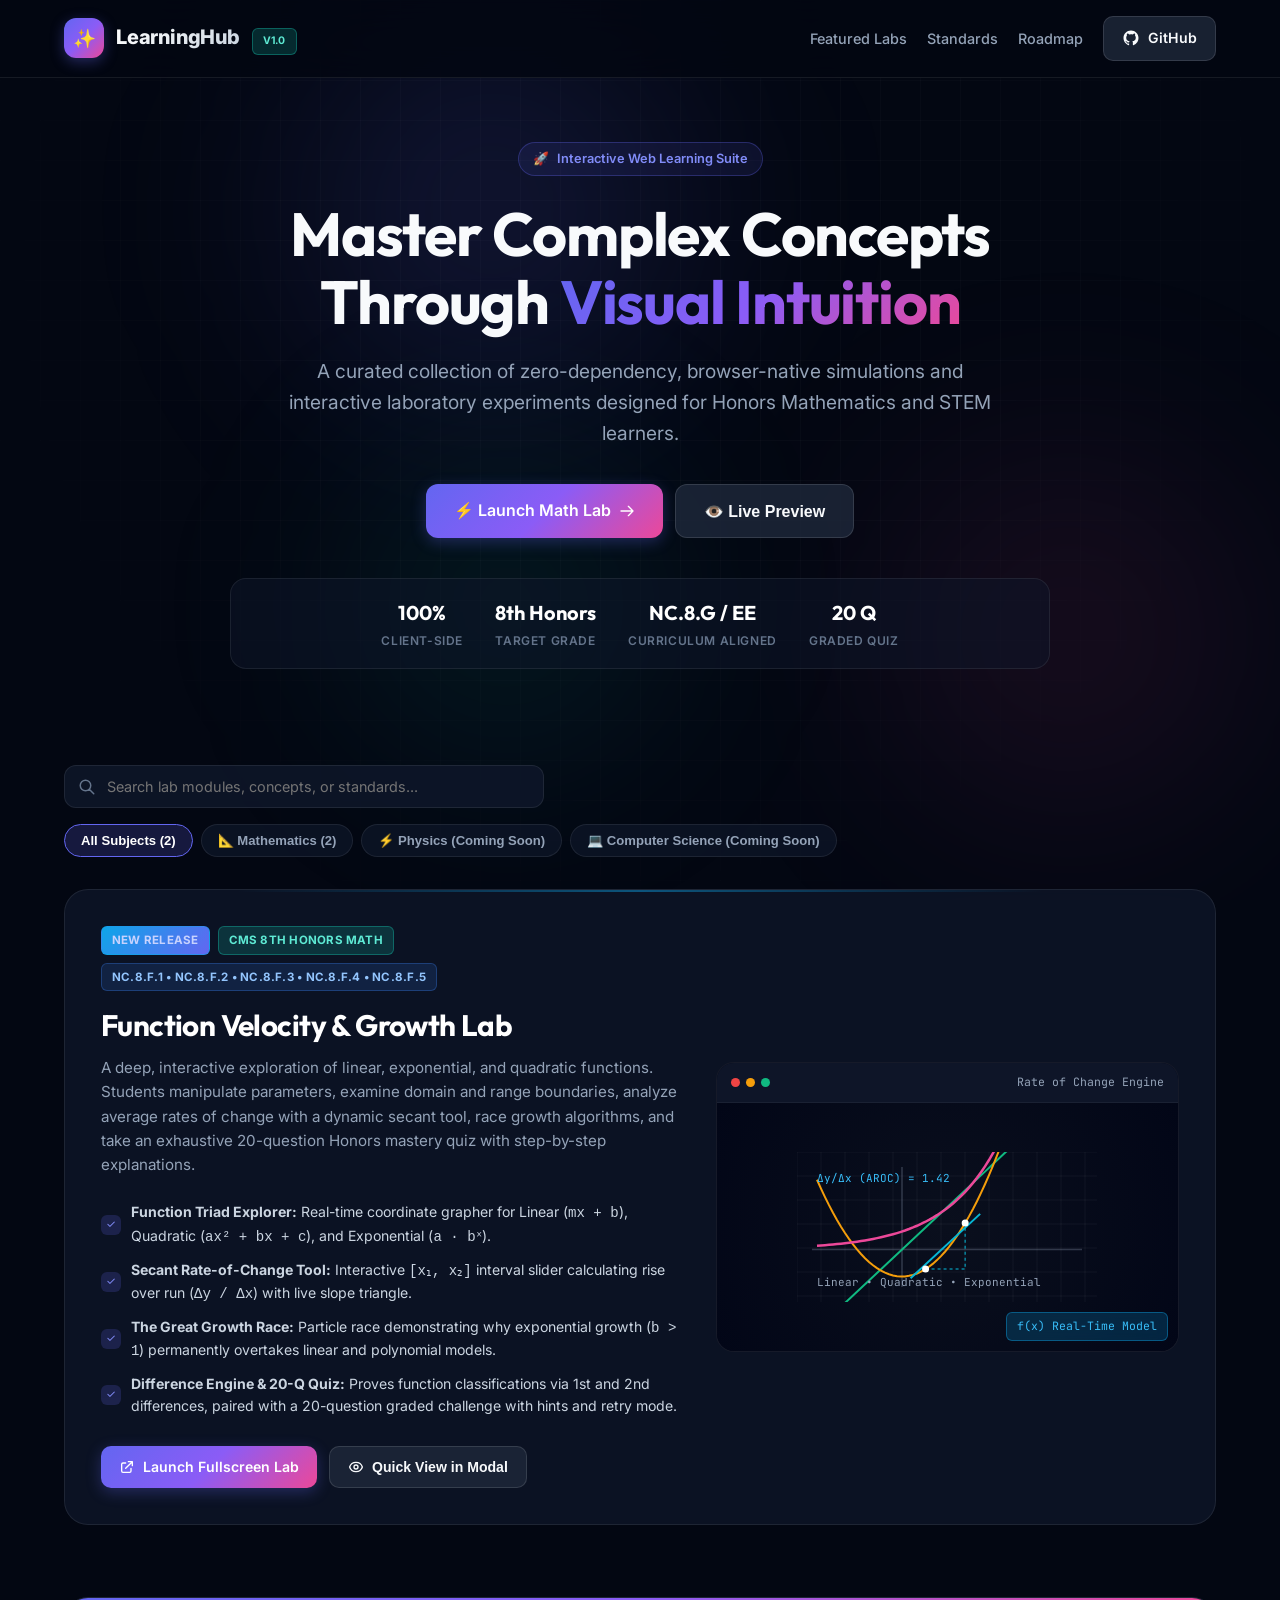
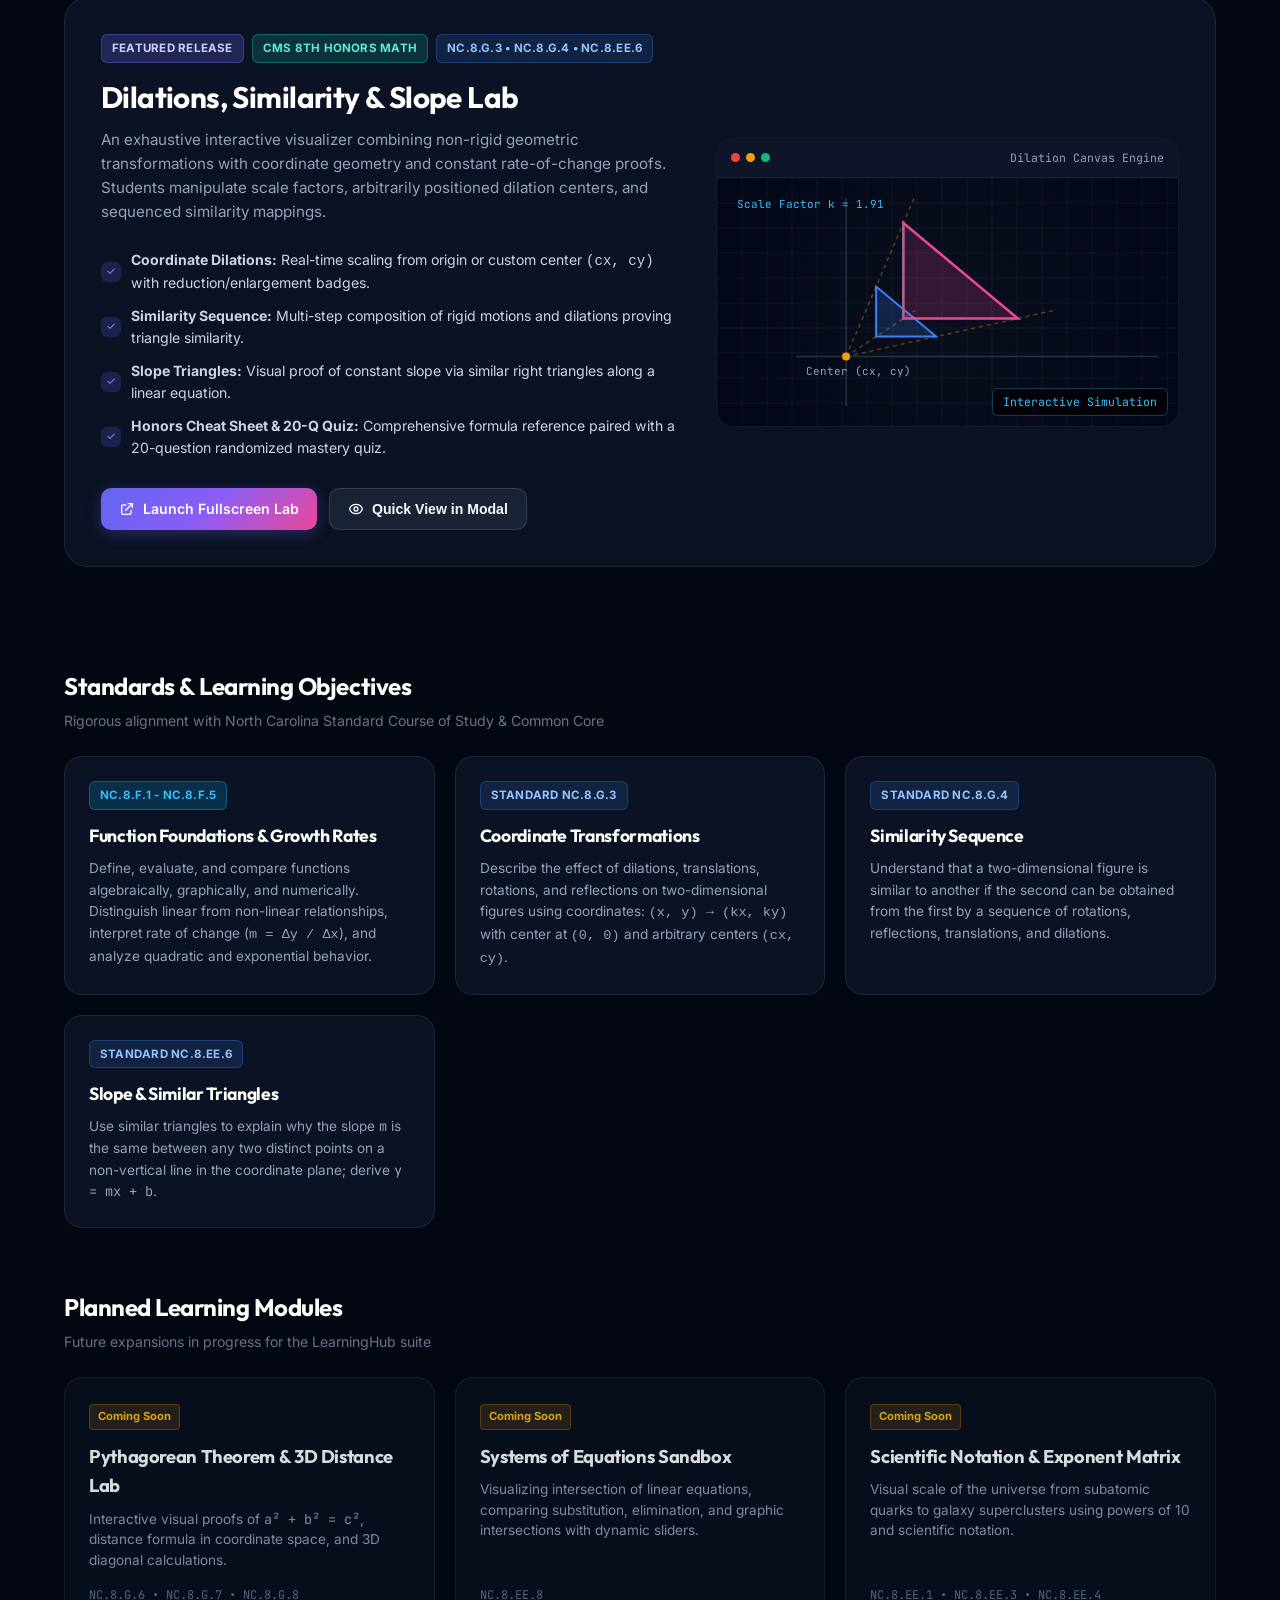
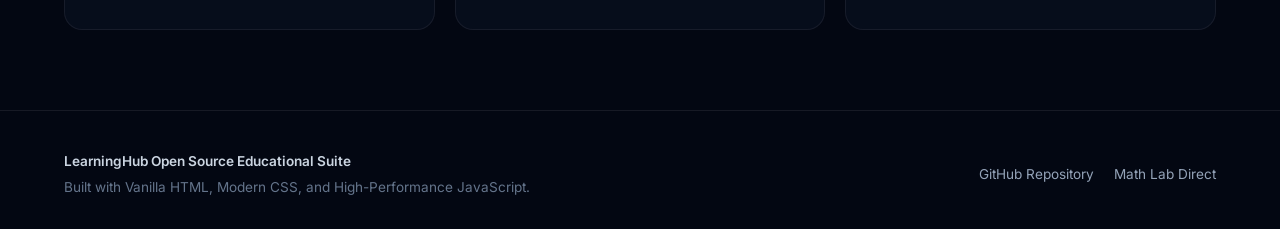
==== index.html @ 646b7a22 "fix: clean math expression formatting using native HTML and Unicode typography" ====
<!DOCTYPE html>
<html lang="en">
<head>
  <meta charset="UTF-8" />
  <meta name="viewport" content="width=device-width, initial-scale=1.0" />
  <title>Interactive Learning Hub | Visual Labs & Educational Explorations</title>
  <meta name="description" content="Explore interactive mathematical visualizers, lab simulations, and mastery challenges for Honors and STEM students. Aligned with NC Standards and Common Core." />
  
  <!-- Modern Typography from Google Fonts -->
  <link rel="preconnect" href="https://fonts.googleapis.com">
  <link rel="preconnect" href="https://fonts.gstatic.com" crossorigin>
  <link href="https://fonts.googleapis.com/css2?family=Inter:wght@400;500;600;700&family=JetBrains+Mono:wght@500;700&family=Outfit:wght@600;700;800&display=swap" rel="stylesheet">
  
  <!-- Stylesheet -->
  <link rel="stylesheet" href="assets/css/portal.css" />
</head>
<body>

  <!-- Ambient Glow Effects -->
  <div class="bg-mesh-glow" aria-hidden="true">
    <div class="glow-orb-1"></div>
    <div class="glow-orb-2"></div>
    <div class="glow-orb-3"></div>
    <div class="grid-overlay"></div>
  </div>

  <!-- Navigation Bar -->
  <header class="navbar glass-nav">
    <div class="container nav-content">
      <a href="index.html" class="logo-group" id="navLogo">
        <div class="logo-icon">✨</div>
        <div>
          <span class="logo-text">LearningHub</span>
          <span class="badge badge-grade" style="margin-left: 8px; font-size: 0.65rem;">v1.0</span>
        </div>
      </a>

      <nav class="nav-links">
        <a href="#featured-section" class="nav-link" id="navFeaturedLink">Featured Labs</a>
        <a href="#standards-section" class="nav-link" id="navStandardsLink">Standards</a>
        <a href="#roadmap-section" class="nav-link" id="navRoadmapLink">Roadmap</a>
        <a href="https://github.com/jimmymj/learning" target="_blank" rel="noopener noreferrer" class="btn btn-secondary" id="githubRepoBtn">
          <svg width="18" height="18" fill="currentColor" viewBox="0 0 24 24" aria-hidden="true">
            <path fill-rule="evenodd" clip-rule="evenodd" d="M12 2C6.477 2 2 6.484 2 12.017c0 4.425 2.865 8.18 6.839 9.504.5.092.682-.217.682-.483 0-.237-.008-.868-.013-1.703-2.782.605-3.369-1.343-3.369-1.343-.454-1.158-1.11-1.466-1.11-1.466-.908-.62.069-.608.069-.608 1.003.07 1.53 1.032 1.53 1.032.892 1.53 2.341 1.088 2.91.832.092-.647.35-1.088.636-1.338-2.22-.253-4.555-1.113-4.555-4.951 0-1.093.39-1.988 1.029-2.688-.103-.253-.446-1.272.098-2.65 0 0 .84-.27 2.75 1.026A9.564 9.564 0 0112 6.844c.85.004 1.705.115 2.504.337 1.909-1.296 2.747-1.027 2.747-1.027.546 1.379.202 2.398.1 2.651.64.7 1.028 1.595 1.028 2.688 0 3.848-2.339 4.695-4.566 4.943.359.309.678.92.678 1.855 0 1.338-.012 2.419-.012 2.747 0 .268.18.58.688.482A10.019 10.019 0 0022 12.017C22 6.484 17.522 2 12 2z"></path>
          </svg>
          <span>GitHub</span>
        </a>
      </nav>
    </div>
  </header>

  <!-- Main Content -->
  <main class="container">

    <!-- Hero Section -->
    <section class="hero-section" id="hero-section">
      <div class="hero-pill">
        <span>🚀</span>
        <span>Interactive Web Learning Suite</span>
      </div>
      <h1 class="hero-title">
        Master Complex Concepts Through <span class="gradient-text">Visual Intuition</span>
      </h1>
      <p class="hero-subtitle">
        A curated collection of zero-dependency, browser-native simulations and interactive laboratory experiments designed for Honors Mathematics and STEM learners.
      </p>

      <div class="card-actions" style="justify-content: center; margin-bottom: 24px;">
        <a href="apps/math/8th_grade_honors_math_visualizer_dilations_similarity_slope.html" class="btn btn-primary btn-lg" id="heroLaunchFeaturedBtn">
          <span>⚡ Launch Math Lab</span>
          <svg width="16" height="16" fill="none" stroke="currentColor" viewBox="0 0 24 24"><path stroke-linecap="round" stroke-linejoin="round" stroke-width="2" d="M14 5l7 7m0 0l-7 7m7-7H3"></path></svg>
        </a>
        <button type="button" class="btn btn-secondary btn-lg open-modal-btn" data-url="apps/math/8th_grade_honors_math_visualizer_dilations_similarity_slope.html" data-title="CMS 8th Honors Math: Dilations, Similarity & Slope Lab" id="heroPreviewBtn">
          <span>👁️ Live Preview</span>
        </button>
      </div>

      <!-- Quick Metrics Bar -->
      <div class="stats-bar">
        <div class="stat-item">
          <span class="stat-num mono">100%</span>
          <span class="stat-label">Client-Side</span>
        </div>
        <div class="stat-item">
          <span class="stat-num">8th Honors</span>
          <span class="stat-label">Target Grade</span>
        </div>
        <div class="stat-item">
          <span class="stat-num">NC.8.G / EE</span>
          <span class="stat-label">Curriculum Aligned</span>
        </div>
        <div class="stat-item">
          <span class="stat-num">20 Q</span>
          <span class="stat-label">Graded Quiz</span>
        </div>
      </div>
    </section>

    <!-- Filter and Search -->
    <section class="filter-container" id="filter-section">
      <div class="search-box-wrapper">
        <svg class="search-icon" fill="none" stroke="currentColor" viewBox="0 0 24 24">
          <path stroke-linecap="round" stroke-linejoin="round" stroke-width="2" d="M21 21l-6-6m2-5a7 7 0 11-14 0 7 7 0 0114 0z"></path>
        </svg>
        <input type="text" id="appSearchInput" class="search-input" placeholder="Search lab modules, concepts, or standards..." aria-label="Search apps" />
      </div>

      <div class="filter-pills" role="tablist">
        <button class="filter-pill active" data-category="all" id="pillAll">All Subjects (2)</button>
        <button class="filter-pill" data-category="math" id="pillMath">📐 Mathematics (2)</button>
        <button class="filter-pill" data-category="physics" id="pillPhysics">⚡ Physics (Coming Soon)</button>
        <button class="filter-pill" data-category="cs" id="pillCS">💻 Computer Science (Coming Soon)</button>
      </div>
    </section>

    <!-- Featured App Showcase Cards -->
    <section id="featured-section" style="display: flex; flex-direction: column; gap: 32px;">
      
      <!-- App Card 1: Functions Lab -->
      <article class="featured-card glass-panel app-item-card" data-category="math" id="cardFunctionsVisualizer">
        <div class="card-top-glow" style="background: radial-gradient(circle, rgba(14, 165, 233, 0.45) 0%, transparent 70%);"></div>
        <div class="featured-grid">
          
          <!-- Content Left -->
          <div>
            <div class="featured-badge-group">
              <span class="badge badge-featured" style="background: linear-gradient(135deg, #0ea5e9, #6366f1); border-color: rgba(14, 165, 233, 0.5);">New Release</span>
              <span class="badge badge-grade">CMS 8th Honors Math</span>
              <span class="badge badge-standard">NC.8.F.1 • NC.8.F.2 • NC.8.F.3 • NC.8.F.4 • NC.8.F.5</span>
            </div>

            <h2 class="card-heading searchable-title">Function Velocity & Growth Lab</h2>
            <p class="card-desc searchable-desc">
              A deep, interactive exploration of linear, exponential, and quadratic functions. Students manipulate parameters, examine domain and range boundaries, analyze average rates of change with a dynamic secant tool, race growth algorithms, and take an exhaustive 20-question Honors mastery quiz with step-by-step explanations.
            </p>

            <ul class="feature-list">
              <li class="feature-item">
                <span class="feature-bullet">✓</span>
                <span><strong>Function Triad Explorer:</strong> Real-time coordinate grapher for Linear (<code>mx + b</code>), Quadratic (<code>ax² + bx + c</code>), and Exponential (<code>a · bˣ</code>).</span>
              </li>
              <li class="feature-item">
                <span class="feature-bullet">✓</span>
                <span><strong>Secant Rate-of-Change Tool:</strong> Interactive <code>[x₁, x₂]</code> interval slider calculating rise over run (<code>Δy / Δx</code>) with live slope triangle.</span>
              </li>
              <li class="feature-item">
                <span class="feature-bullet">✓</span>
                <span><strong>The Great Growth Race:</strong> Particle race demonstrating why exponential growth (<code>b &gt; 1</code>) permanently overtakes linear and polynomial models.</span>
              </li>
              <li class="feature-item">
                <span class="feature-bullet">✓</span>
                <span><strong>Difference Engine & 20-Q Quiz:</strong> Proves function classifications via 1st and 2nd differences, paired with a 20-question graded challenge with hints and retry mode.</span>
              </li>
            </ul>

            <div class="card-actions">
              <a href="apps/math/8th_grade_honors_math_functions_linear_quadratic_exponential.html" class="btn btn-primary" id="launchFunctionsLabBtn">
                <svg width="16" height="16" fill="none" stroke="currentColor" viewBox="0 0 24 24"><path stroke-linecap="round" stroke-linejoin="round" stroke-width="2" d="M10 6H6a2 2 0 00-2 2v10a2 2 0 002 2h10a2 2 0 002-2v-4M14 4h6m0 0v6m0-6L10 14"></path></svg>
                <span>Launch Fullscreen Lab</span>
              </a>
              <button type="button" class="btn btn-secondary open-modal-btn" data-url="apps/math/8th_grade_honors_math_functions_linear_quadratic_exponential.html" data-title="Function Velocity & Growth Lab" id="previewFunctionsLabBtn">
                <svg width="16" height="16" fill="none" stroke="currentColor" viewBox="0 0 24 24"><path stroke-linecap="round" stroke-linejoin="round" stroke-width="2" d="M15 12a3 3 0 11-6 0 3 3 0 016 0z"></path><path stroke-linecap="round" stroke-linejoin="round" stroke-width="2" d="M2.458 12C3.732 7.943 7.523 5 12 5c4.478 0 8.268 2.943 9.542 7-1.274 4.057-5.064 7-9.542 7-4.477 0-8.268-2.943-9.542-7z"></path></svg>
                <span>Quick View in Modal</span>
              </button>
            </div>
          </div>

          <!-- Dynamic Mini-Visualizer Canvas Right -->
          <div class="visual-preview-box">
            <div class="preview-header">
              <div class="window-dots">
                <div class="dot dot-red"></div>
                <div class="dot dot-yellow"></div>
                <div class="dot dot-green"></div>
              </div>
              <span class="mono" style="font-size: 0.72rem; color: #94a3b8;">Rate of Change Engine</span>
            </div>
            <div class="preview-canvas-container">
              <canvas id="previewCanvasFunctions"></canvas>
              <span class="canvas-overlay-tag mono" style="background: rgba(14, 165, 233, 0.2); color: #38bdf8; border-color: rgba(14, 165, 233, 0.4);">f(x) Real-Time Model</span>
            </div>
          </div>

        </div>
      </article>

      <!-- App Card 2: Dilations, Similarity & Slope Lab -->
      <article class="featured-card glass-panel app-item-card" data-category="math" id="cardMathVisualizer">
        <div class="card-top-glow"></div>
        <div class="featured-grid">
          
          <!-- Content Left -->
          <div>
            <div class="featured-badge-group">
              <span class="badge badge-featured">Featured Release</span>
              <span class="badge badge-grade">CMS 8th Honors Math</span>
              <span class="badge badge-standard">NC.8.G.3 • NC.8.G.4 • NC.8.EE.6</span>
            </div>

            <h2 class="card-heading searchable-title">Dilations, Similarity & Slope Lab</h2>
            <p class="card-desc searchable-desc">
              An exhaustive interactive visualizer combining non-rigid geometric transformations with coordinate geometry and constant rate-of-change proofs. Students manipulate scale factors, arbitrarily positioned dilation centers, and sequenced similarity mappings.
            </p>

            <ul class="feature-list">
              <li class="feature-item">
                <span class="feature-bullet">✓</span>
                <span><strong>Coordinate Dilations:</strong> Real-time scaling from origin or custom center <code>(cx, cy)</code> with reduction/enlargement badges.</span>
              </li>
              <li class="feature-item">
                <span class="feature-bullet">✓</span>
                <span><strong>Similarity Sequence:</strong> Multi-step composition of rigid motions and dilations proving triangle similarity.</span>
              </li>
              <li class="feature-item">
                <span class="feature-bullet">✓</span>
                <span><strong>Slope Triangles:</strong> Visual proof of constant slope via similar right triangles along a linear equation.</span>
              </li>
              <li class="feature-item">
                <span class="feature-bullet">✓</span>
                <span><strong>Honors Cheat Sheet & 20-Q Quiz:</strong> Comprehensive formula reference paired with a 20-question randomized mastery quiz.</span>
              </li>
            </ul>

            <div class="card-actions">
              <a href="apps/math/8th_grade_honors_math_visualizer_dilations_similarity_slope.html" class="btn btn-primary" id="launchLabBtn">
                <svg width="16" height="16" fill="none" stroke="currentColor" viewBox="0 0 24 24"><path stroke-linecap="round" stroke-linejoin="round" stroke-width="2" d="M10 6H6a2 2 0 00-2 2v10a2 2 0 002 2h10a2 2 0 002-2v-4M14 4h6m0 0v6m0-6L10 14"></path></svg>
                <span>Launch Fullscreen Lab</span>
              </a>
              <button type="button" class="btn btn-secondary open-modal-btn" data-url="apps/math/8th_grade_honors_math_visualizer_dilations_similarity_slope.html" data-title="Dilations, Similarity & Slope Lab" id="previewLabBtn">
                <svg width="16" height="16" fill="none" stroke="currentColor" viewBox="0 0 24 24"><path stroke-linecap="round" stroke-linejoin="round" stroke-width="2" d="M15 12a3 3 0 11-6 0 3 3 0 016 0z"></path><path stroke-linecap="round" stroke-linejoin="round" stroke-width="2" d="M2.458 12C3.732 7.943 7.523 5 12 5c4.478 0 8.268 2.943 9.542 7-1.274 4.057-5.064 7-9.542 7-4.477 0-8.268-2.943-9.542-7z"></path></svg>
                <span>Quick View in Modal</span>
              </button>
            </div>
          </div>

          <!-- Dynamic Mini-Visualizer Canvas Right -->
          <div class="visual-preview-box">
            <div class="preview-header">
              <div class="window-dots">
                <div class="dot dot-red"></div>
                <div class="dot dot-yellow"></div>
                <div class="dot dot-green"></div>
              </div>
              <span class="mono" style="font-size: 0.72rem; color: #94a3b8;">Dilation Canvas Engine</span>
            </div>
            <div class="preview-canvas-container">
              <canvas id="previewCanvas"></canvas>
              <span class="canvas-overlay-tag mono">Interactive Simulation</span>
            </div>
          </div>

        </div>
      </article>

    </section>

    <!-- Standards & Curriculum Alignment Section -->
    <section id="standards-section" style="margin-top: 40px;">
      <div class="section-header">
        <div>
          <h2 class="section-title">Standards & Learning Objectives</h2>
          <p class="section-subtitle">Rigorous alignment with North Carolina Standard Course of Study & Common Core</p>
        </div>
      </div>

      <div class="roadmap-grid">
        <div class="glass-panel" style="padding: 24px; border-radius: var(--radius-lg);">
          <span class="badge badge-standard" style="margin-bottom: 12px; background: rgba(14, 165, 233, 0.2); color: #38bdf8; border-color: rgba(14, 165, 233, 0.4);">NC.8.F.1 - NC.8.F.5</span>
          <h3 style="font-size: 1.1rem; color: #fff; margin-bottom: 8px;">Function Foundations & Growth Rates</h3>
          <p style="font-size: 0.85rem; color: var(--text-secondary); line-height: 1.6;">
            Define, evaluate, and compare functions algebraically, graphically, and numerically. Distinguish linear from non-linear relationships, interpret rate of change (<code>m = Δy / Δx</code>), and analyze quadratic and exponential behavior.
          </p>
        </div>
        <div class="glass-panel" style="padding: 24px; border-radius: var(--radius-lg);">
          <span class="badge badge-standard" style="margin-bottom: 12px;">Standard NC.8.G.3</span>
          <h3 style="font-size: 1.1rem; color: #fff; margin-bottom: 8px;">Coordinate Transformations</h3>
          <p style="font-size: 0.85rem; color: var(--text-secondary); line-height: 1.6;">
            Describe the effect of dilations, translations, rotations, and reflections on two-dimensional figures using coordinates: <code>(x, y) → (kx, ky)</code> with center at <code>(0, 0)</code> and arbitrary centers <code>(cx, cy)</code>.
          </p>
        </div>

        <div class="glass-panel" style="padding: 24px; border-radius: var(--radius-lg);">
          <span class="badge badge-standard" style="margin-bottom: 12px;">Standard NC.8.G.4</span>
          <h3 style="font-size: 1.1rem; color: #fff; margin-bottom: 8px;">Similarity Sequence</h3>
          <p style="font-size: 0.85rem; color: var(--text-secondary); line-height: 1.6;">
            Understand that a two-dimensional figure is similar to another if the second can be obtained from the first by a sequence of rotations, reflections, translations, and dilations.
          </p>
        </div>

        <div class="glass-panel" style="padding: 24px; border-radius: var(--radius-lg);">
          <span class="badge badge-standard" style="margin-bottom: 12px;">Standard NC.8.EE.6</span>
          <h3 style="font-size: 1.1rem; color: #fff; margin-bottom: 8px;">Slope & Similar Triangles</h3>
          <p style="font-size: 0.85rem; color: var(--text-secondary); line-height: 1.6;">
            Use similar triangles to explain why the slope <span class="mono">m</span> is the same between any two distinct points on a non-vertical line in the coordinate plane; derive <span class="mono">y = mx + b</span>.
          </p>
        </div>
      </div>
    </section>

    <!-- Upcoming Roadmap Section -->
    <section id="roadmap-section">
      <div class="section-header">
        <div>
          <h2 class="section-title">Planned Learning Modules</h2>
          <p class="section-subtitle">Future expansions in progress for the LearningHub suite</p>
        </div>
      </div>

      <div class="roadmap-grid">
        <div class="roadmap-card">
          <div class="roadmap-top">
            <span class="roadmap-status">Coming Soon</span>
            <h3 class="roadmap-title">Pythagorean Theorem & 3D Distance Lab</h3>
            <p class="roadmap-desc">Interactive visual proofs of <span class="mono">a² + b² = c²</span>, distance formula in coordinate space, and 3D diagonal calculations.</p>
          </div>
          <span class="mono" style="font-size: 0.75rem; color: var(--text-muted);">NC.8.G.6 • NC.8.G.7 • NC.8.G.8</span>
        </div>

        <div class="roadmap-card">
          <div class="roadmap-top">
            <span class="roadmap-status">Coming Soon</span>
            <h3 class="roadmap-title">Systems of Equations Sandbox</h3>
            <p class="roadmap-desc">Visualizing intersection of linear equations, comparing substitution, elimination, and graphic intersections with dynamic sliders.</p>
          </div>
          <span class="mono" style="font-size: 0.75rem; color: var(--text-muted);">NC.8.EE.8</span>
        </div>

        <div class="roadmap-card">
          <div class="roadmap-top">
            <span class="roadmap-status">Coming Soon</span>
            <h3 class="roadmap-title">Scientific Notation & Exponent Matrix</h3>
            <p class="roadmap-desc">Visual scale of the universe from subatomic quarks to galaxy superclusters using powers of 10 and scientific notation.</p>
          </div>
          <span class="mono" style="font-size: 0.75rem; color: var(--text-muted);">NC.8.EE.1 • NC.8.EE.3 • NC.8.EE.4</span>
        </div>
      </div>
    </section>

  </main>

  <!-- Embedded Modal Runner -->
  <div class="modal-overlay" id="labModal" role="dialog" aria-modal="true" aria-labelledby="modalLabTitle">
    <div class="modal-window">
      <div class="modal-bar">
        <div class="modal-actions">
          <span class="badge badge-featured">Embedded Runner</span>
          <span id="modalLabTitle" style="font-weight: 700; color: #fff; font-size: 0.95rem;">Lab Title</span>
        </div>
        <div class="modal-actions">
          <button id="reloadModalBtn" class="btn btn-outline" style="padding: 6px 12px; font-size: 0.8rem;" title="Reload Lab">↻ Reload</button>
          <a id="newTabModalBtn" href="#" target="_blank" rel="noopener noreferrer" class="btn btn-secondary" style="padding: 6px 12px; font-size: 0.8rem;">↗ Open in Tab</a>
          <button id="closeModalBtn" class="btn btn-outline" style="padding: 6px 12px; font-size: 0.8rem;" title="Close Modal">✕ Close</button>
        </div>
      </div>
      <iframe id="labIframe" class="modal-iframe" title="Interactive Lab Preview" src="about:blank"></iframe>
    </div>
  </div>

  <!-- Footer -->
  <footer class="footer">
    <div class="container footer-content">
      <div>
        <p style="color: #cbd5e1; font-weight: 600; margin-bottom: 4px;">LearningHub Open Source Educational Suite</p>
        <p>Built with Vanilla HTML, Modern CSS, and High-Performance JavaScript.</p>
      </div>
      <div class="footer-links">
        <a href="https://github.com/jimmymj/learning" target="_blank" rel="noopener noreferrer" class="footer-link">GitHub Repository</a>
        <a href="apps/math/8th_grade_honors_math_visualizer_dilations_similarity_slope.html" class="footer-link">Math Lab Direct</a>
      </div>
    </div>
  </footer>

  <!-- Scripts -->
  <script src="assets/js/portal.js"></script>
</body>
</html>
---- assets/css/portal.css ----
:root {
  --bg-dark: #030712;
  --bg-card: rgba(15, 23, 42, 0.75);
  --bg-card-hover: rgba(30, 41, 59, 0.85);
  --border-glass: rgba(255, 255, 255, 0.08);
  --border-highlight: rgba(99, 102, 241, 0.4);
  --text-primary: #f8fafc;
  --text-secondary: #94a3b8;
  --text-muted: #64748b;
  --indigo-500: #6366f1;
  --indigo-400: #818cf8;
  --teal-400: #2dd4bf;
  --cyan-400: #22d3ee;
  --emerald-400: #34d399;
  --gradient-brand: linear-gradient(135deg, #6366f1 0%, #8b5cf6 50%, #ec4899 100%);
  --gradient-cyan: linear-gradient(135deg, #06b6d4 0%, #3b82f6 100%);
  --shadow-glow: 0 0 35px -5px rgba(99, 102, 241, 0.25);
  --radius-lg: 18px;
  --radius-xl: 24px;
}

* {
  margin: 0;
  padding: 0;
  box-sizing: border-box;
}

body {
  background-color: var(--bg-dark);
  color: var(--text-primary);
  font-family: 'Inter', -apple-system, BlinkMacSystemFont, 'Segoe UI', Roboto, sans-serif;
  line-height: 1.6;
  min-height: 100vh;
  position: relative;
  overflow-x: hidden;
}

h1, h2, h3, h4, .brand-title {
  font-family: 'Outfit', sans-serif;
  font-weight: 700;
  letter-spacing: -0.02em;
}

.mono {
  font-family: 'JetBrains Mono', monospace;
}

/* Background Ambient Lighting Effects */
.bg-mesh-glow {
  position: fixed;
  inset: 0;
  pointer-events: none;
  z-index: 0;
  overflow: hidden;
}

.glow-orb-1 {
  position: absolute;
  top: -10%;
  left: 15%;
  width: 600px;
  height: 600px;
  border-radius: 50%;
  background: radial-gradient(circle, rgba(99, 102, 241, 0.18) 0%, rgba(99, 102, 241, 0) 70%);
  filter: blur(80px);
}

.glow-orb-2 {
  position: absolute;
  top: 40%;
  right: -5%;
  width: 550px;
  height: 550px;
  border-radius: 50%;
  background: radial-gradient(circle, rgba(236, 72, 153, 0.12) 0%, rgba(236, 72, 153, 0) 70%);
  filter: blur(90px);
}

.glow-orb-3 {
  position: absolute;
  bottom: 5%;
  left: 20%;
  width: 500px;
  height: 500px;
  border-radius: 50%;
  background: radial-gradient(circle, rgba(20, 184, 166, 0.12) 0%, rgba(20, 184, 166, 0) 70%);
  filter: blur(80px);
}

.grid-overlay {
  position: absolute;
  inset: 0;
  background-image: 
    linear-gradient(rgba(255, 255, 255, 0.02) 1px, transparent 1px),
    linear-gradient(90deg, rgba(255, 255, 255, 0.02) 1px, transparent 1px);
  background-size: 40px 40px;
  mask-image: radial-gradient(ellipse at 50% 30%, black 40%, transparent 80%);
}

/* Glassmorphism Styles */
.glass-panel {
  background: var(--bg-card);
  backdrop-filter: blur(16px);
  -webkit-backdrop-filter: blur(16px);
  border: 1px solid var(--border-glass);
}

.glass-nav {
  background: rgba(3, 7, 18, 0.82);
  backdrop-filter: blur(20px);
  -webkit-backdrop-filter: blur(20px);
  border-bottom: 1px solid var(--border-glass);
}

/* Layout Containers */
.container {
  max-width: 1200px;
  margin: 0 auto;
  padding: 0 24px;
  position: relative;
  z-index: 10;
}

/* Navigation */
.navbar {
  position: sticky;
  top: 0;
  z-index: 100;
  padding: 16px 0;
}

.nav-content {
  display: flex;
  justify-content: space-between;
  align-items: center;
}

.logo-group {
  display: flex;
  align-items: center;
  gap: 12px;
  text-decoration: none;
  color: var(--text-primary);
}

.logo-icon {
  width: 40px;
  height: 40px;
  background: var(--gradient-brand);
  border-radius: 12px;
  display: flex;
  align-items: center;
  justify-content: center;
  font-weight: 800;
  font-size: 1.15rem;
  box-shadow: 0 4px 14px rgba(99, 102, 241, 0.35);
}

.logo-text {
  font-size: 1.25rem;
  font-weight: 800;
  letter-spacing: -0.01em;
  background: linear-gradient(135deg, #ffffff 0%, #cbd5e1 100%);
  -webkit-background-clip: text;
  -webkit-text-fill-color: transparent;
}

.nav-links {
  display: flex;
  align-items: center;
  gap: 20px;
}

.nav-link {
  color: var(--text-secondary);
  text-decoration: none;
  font-size: 0.9rem;
  font-weight: 500;
  transition: color 0.2s ease;
}

.nav-link:hover {
  color: #fff;
}

/* Buttons */
.btn {
  display: inline-flex;
  align-items: center;
  justify-content: center;
  gap: 8px;
  font-weight: 600;
  font-size: 0.88rem;
  padding: 10px 18px;
  border-radius: 10px;
  text-decoration: none;
  transition: all 0.25s cubic-bezier(0.16, 1, 0.3, 1);
  cursor: pointer;
  border: none;
}

.btn-primary {
  background: var(--gradient-brand);
  color: #fff;
  box-shadow: 0 4px 15px rgba(99, 102, 241, 0.3);
}

.btn-primary:hover {
  transform: translateY(-2px);
  box-shadow: 0 8px 25px rgba(99, 102, 241, 0.45);
}

.btn-secondary {
  background: rgba(30, 41, 59, 0.8);
  color: var(--text-primary);
  border: 1px solid rgba(255, 255, 255, 0.12);
}

.btn-secondary:hover {
  background: rgba(51, 65, 85, 0.9);
  border-color: rgba(255, 255, 255, 0.25);
  transform: translateY(-2px);
}

.btn-outline {
  background: transparent;
  color: var(--text-secondary);
  border: 1px solid var(--border-glass);
}

.btn-outline:hover {
  background: rgba(255, 255, 255, 0.05);
  color: #fff;
}

.btn-lg {
  padding: 14px 28px;
  font-size: 1rem;
  border-radius: 12px;
}

/* Hero Section */
.hero-section {
  padding: 64px 0 48px;
  text-align: center;
}

.hero-pill {
  display: inline-flex;
  align-items: center;
  gap: 8px;
  padding: 6px 14px;
  border-radius: 100px;
  background: rgba(99, 102, 241, 0.1);
  border: 1px solid rgba(99, 102, 241, 0.3);
  color: var(--indigo-400);
  font-size: 0.8rem;
  font-weight: 600;
  margin-bottom: 24px;
}

.hero-title {
  font-size: clamp(2.2rem, 5vw, 3.8rem);
  line-height: 1.12;
  margin-bottom: 20px;
  max-width: 900px;
  margin-left: auto;
  margin-right: auto;
}

.gradient-text {
  background: var(--gradient-brand);
  -webkit-background-clip: text;
  -webkit-text-fill-color: transparent;
}

.hero-subtitle {
  color: var(--text-secondary);
  font-size: clamp(1rem, 2vw, 1.2rem);
  max-width: 720px;
  margin: 0 auto 36px;
  line-height: 1.6;
}

.stats-bar {
  display: flex;
  justify-content: center;
  gap: 32px;
  flex-wrap: wrap;
  margin-top: 40px;
  padding: 18px 24px;
  background: rgba(15, 23, 42, 0.5);
  border: 1px solid var(--border-glass);
  border-radius: 16px;
  max-width: 820px;
  margin-left: auto;
  margin-right: auto;
}

.stat-item {
  display: flex;
  flex-direction: column;
  align-items: center;
  gap: 2px;
}

.stat-num {
  font-size: 1.25rem;
  font-weight: 700;
  color: #fff;
  font-family: 'Outfit', sans-serif;
}

.stat-label {
  font-size: 0.75rem;
  color: var(--text-muted);
  text-transform: uppercase;
  letter-spacing: 0.05em;
  font-weight: 600;
}

/* Filter and Search Bar */
.filter-container {
  margin: 48px 0 32px;
  display: flex;
  flex-direction: column;
  gap: 16px;
}

.search-box-wrapper {
  position: relative;
  max-width: 480px;
  width: 100%;
}

.search-icon {
  position: absolute;
  left: 14px;
  top: 50%;
  transform: translateY(-50%);
  color: var(--text-muted);
  width: 18px;
  height: 18px;
  pointer-events: none;
}

.search-input {
  width: 100%;
  padding: 12px 14px 12px 42px;
  background: rgba(15, 23, 42, 0.85);
  border: 1px solid var(--border-glass);
  border-radius: 12px;
  color: #fff;
  font-size: 0.9rem;
  transition: all 0.2s ease;
  font-family: inherit;
}

.search-input:focus {
  outline: none;
  border-color: var(--indigo-500);
  box-shadow: 0 0 0 3px rgba(99, 102, 241, 0.2);
}

.filter-pills {
  display: flex;
  flex-wrap: wrap;
  gap: 8px;
}

.filter-pill {
  padding: 8px 16px;
  border-radius: 100px;
  font-size: 0.82rem;
  font-weight: 600;
  background: rgba(15, 23, 42, 0.7);
  border: 1px solid var(--border-glass);
  color: var(--text-secondary);
  cursor: pointer;
  transition: all 0.2s ease;
}

.filter-pill:hover {
  background: rgba(30, 41, 59, 0.8);
  color: #fff;
}

.filter-pill.active {
  background: rgba(99, 102, 241, 0.2);
  border-color: var(--indigo-500);
  color: #fff;
}

/* App Showcase Card */
.featured-card {
  border-radius: var(--radius-xl);
  padding: 36px;
  position: relative;
  overflow: hidden;
  transition: transform 0.3s ease, border-color 0.3s ease, box-shadow 0.3s ease;
  margin-bottom: 40px;
}

.featured-card:hover {
  border-color: var(--border-highlight);
  box-shadow: var(--shadow-glow);
}

.card-top-glow {
  position: absolute;
  top: 0;
  left: 0;
  right: 0;
  height: 2px;
  background: var(--gradient-brand);
}

.featured-grid {
  display: grid;
  grid-template-columns: 1.25fr 1fr;
  gap: 36px;
  align-items: center;
}

.featured-badge-group {
  display: flex;
  flex-wrap: wrap;
  gap: 8px;
  margin-bottom: 16px;
}

.badge {
  display: inline-flex;
  align-items: center;
  gap: 6px;
  padding: 4px 10px;
  border-radius: 6px;
  font-size: 0.72rem;
  font-weight: 700;
  letter-spacing: 0.02em;
  text-transform: uppercase;
}

.badge-featured {
  background: rgba(99, 102, 241, 0.25);
  color: #c7d2fe;
  border: 1px solid rgba(99, 102, 241, 0.4);
}

.badge-grade {
  background: rgba(20, 184, 166, 0.2);
  color: #5eead4;
  border: 1px solid rgba(20, 184, 166, 0.4);
}

.badge-standard {
  background: rgba(59, 130, 246, 0.15);
  color: #93c5fd;
  border: 1px solid rgba(59, 130, 246, 0.3);
}

.card-heading {
  font-size: 1.85rem;
  color: #fff;
  margin-bottom: 12px;
  line-height: 1.25;
}

.card-desc {
  color: var(--text-secondary);
  font-size: 0.95rem;
  line-height: 1.6;
  margin-bottom: 24px;
}

.feature-list {
  list-style: none;
  display: grid;
  grid-template-columns: 1fr;
  gap: 10px;
  margin-bottom: 28px;
}

.feature-item {
  display: flex;
  align-items: center;
  gap: 10px;
  font-size: 0.88rem;
  color: #cbd5e1;
}

.feature-bullet {
  width: 20px;
  height: 20px;
  border-radius: 6px;
  background: rgba(99, 102, 241, 0.2);
  color: var(--indigo-400);
  display: flex;
  align-items: center;
  justify-content: center;
  font-size: 0.7rem;
  flex-shrink: 0;
}

.card-actions {
  display: flex;
  flex-wrap: wrap;
  gap: 12px;
}

/* Interactive Visualizer Preview Canvas/Graphic */
.visual-preview-box {
  background: #020617;
  border: 1px solid rgba(255, 255, 255, 0.08);
  border-radius: var(--radius-lg);
  overflow: hidden;
  position: relative;
  aspect-ratio: 16 / 10;
  display: flex;
  flex-direction: column;
}

.preview-header {
  padding: 10px 14px;
  background: rgba(15, 23, 42, 0.95);
  border-bottom: 1px solid rgba(255, 255, 255, 0.05);
  display: flex;
  justify-content: space-between;
  align-items: center;
}

.window-dots {
  display: flex;
  gap: 6px;
}

.dot {
  width: 9px;
  height: 9px;
  border-radius: 50%;
}
.dot-red { background: #ef4444; }
.dot-yellow { background: #f59e0b; }
.dot-green { background: #10b981; }

.preview-canvas-container {
  flex: 1;
  position: relative;
  display: flex;
  align-items: center;
  justify-content: center;
  background: radial-gradient(circle at center, #0a0f1d 0%, #020617 100%);
}

#previewCanvas {
  width: 100%;
  height: 100%;
}

.canvas-overlay-tag {
  position: absolute;
  bottom: 10px;
  right: 10px;
  background: rgba(0, 0, 0, 0.65);
  backdrop-filter: blur(8px);
  padding: 4px 10px;
  border-radius: 6px;
  font-size: 0.72rem;
  color: #38bdf8;
  border: 1px solid rgba(56, 189, 248, 0.3);
}

/* Section Titles */
.section-header {
  margin: 60px 0 24px;
  display: flex;
  justify-content: space-between;
  align-items: flex-end;
}

.section-title {
  font-size: 1.5rem;
  color: #fff;
}

.section-subtitle {
  color: var(--text-muted);
  font-size: 0.88rem;
  margin-top: 4px;
}

/* Upcoming Cards Grid */
.roadmap-grid {
  display: grid;
  grid-template-columns: repeat(auto-fill, minmax(320px, 1fr));
  gap: 20px;
  margin-bottom: 60px;
}

.roadmap-card {
  border-radius: var(--radius-lg);
  padding: 24px;
  display: flex;
  flex-direction: column;
  justify-content: space-between;
  background: rgba(15, 23, 42, 0.5);
  border: 1px solid var(--border-glass);
  opacity: 0.85;
  transition: all 0.25s ease;
}

.roadmap-card:hover {
  opacity: 1;
  border-color: rgba(255, 255, 255, 0.15);
  transform: translateY(-2px);
}

.roadmap-top {
  margin-bottom: 16px;
}

.roadmap-status {
  display: inline-block;
  padding: 3px 8px;
  border-radius: 4px;
  font-size: 0.7rem;
  font-weight: 700;
  background: rgba(245, 158, 11, 0.15);
  color: #fbbf24;
  border: 1px solid rgba(245, 158, 11, 0.3);
  margin-bottom: 12px;
}

.roadmap-title {
  font-size: 1.15rem;
  color: #fff;
  margin-bottom: 8px;
}

.roadmap-desc {
  font-size: 0.85rem;
  color: var(--text-secondary);
  line-height: 1.5;
}

/* Modal Runner */
.modal-overlay {
  position: fixed;
  inset: 0;
  background: rgba(3, 7, 18, 0.85);
  backdrop-filter: blur(16px);
  -webkit-backdrop-filter: blur(16px);
  z-index: 1000;
  display: none;
  align-items: center;
  justify-content: center;
  padding: 24px;
  animation: fadeIn 0.2s ease;
}

.modal-overlay.active {
  display: flex;
}

.modal-window {
  background: #0f172a;
  border: 1px solid var(--border-highlight);
  border-radius: 20px;
  width: 100%;
  max-width: 1280px;
  height: 90vh;
  display: flex;
  flex-direction: column;
  overflow: hidden;
  box-shadow: 0 25px 60px -15px rgba(0, 0, 0, 0.8);
}

.modal-bar {
  padding: 12px 20px;
  background: #090d16;
  border-bottom: 1px solid rgba(255, 255, 255, 0.08);
  display: flex;
  justify-content: space-between;
  align-items: center;
}

.modal-actions {
  display: flex;
  align-items: center;
  gap: 10px;
}

.modal-iframe {
  width: 100%;
  height: 100%;
  border: none;
  background: #020617;
}

/* Footer */
.footer {
  margin-top: 80px;
  border-top: 1px solid var(--border-glass);
  padding: 40px 0;
  color: var(--text-muted);
  font-size: 0.85rem;
}

.footer-content {
  display: flex;
  justify-content: space-between;
  align-items: center;
  flex-wrap: wrap;
  gap: 20px;
}

.footer-links {
  display: flex;
  gap: 20px;
}

.footer-link {
  color: var(--text-secondary);
  text-decoration: none;
  transition: color 0.2s;
}

.footer-link:hover {
  color: #fff;
}

/* Responsive */
@media (max-width: 900px) {
  .featured-grid {
    grid-template-columns: 1fr;
  }
  .modal-window {
    height: 95vh;
    padding: 0;
  }
}

@keyframes fadeIn {
  from { opacity: 0; }
  to { opacity: 1; }
}
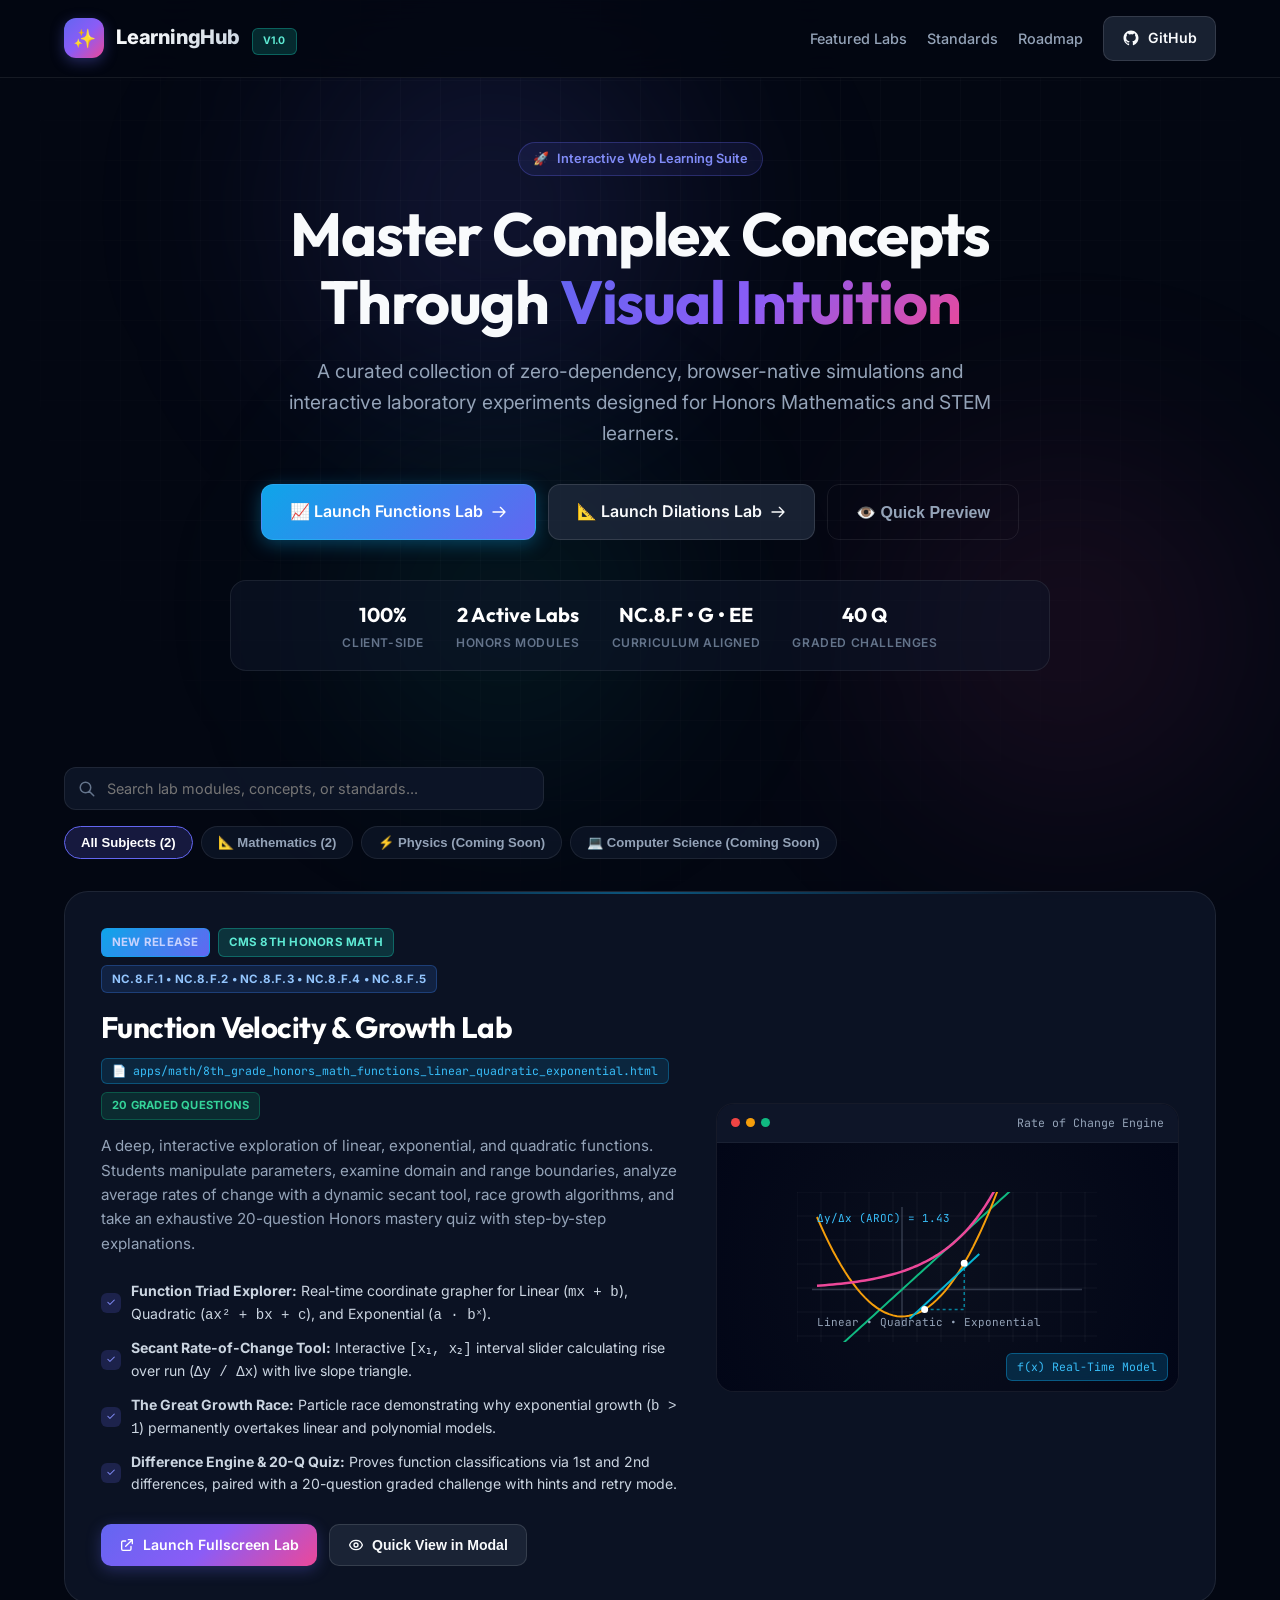
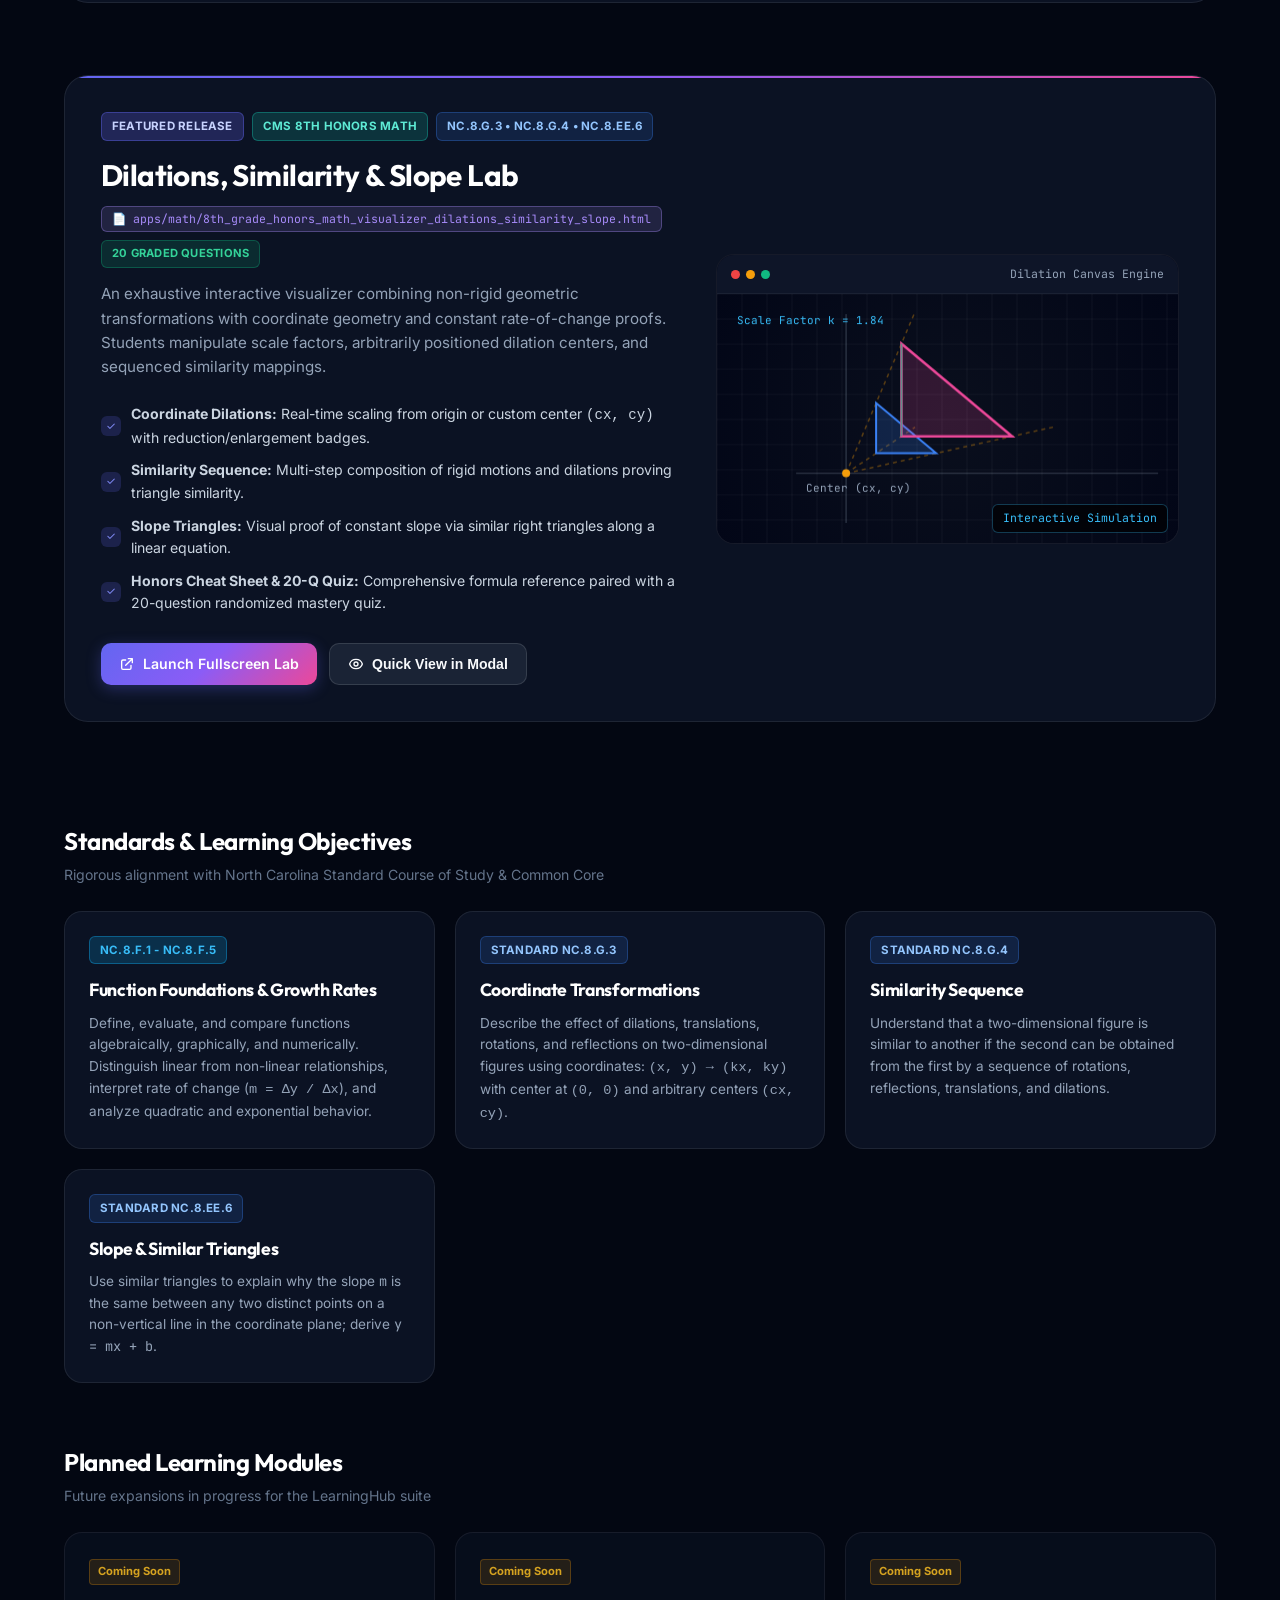
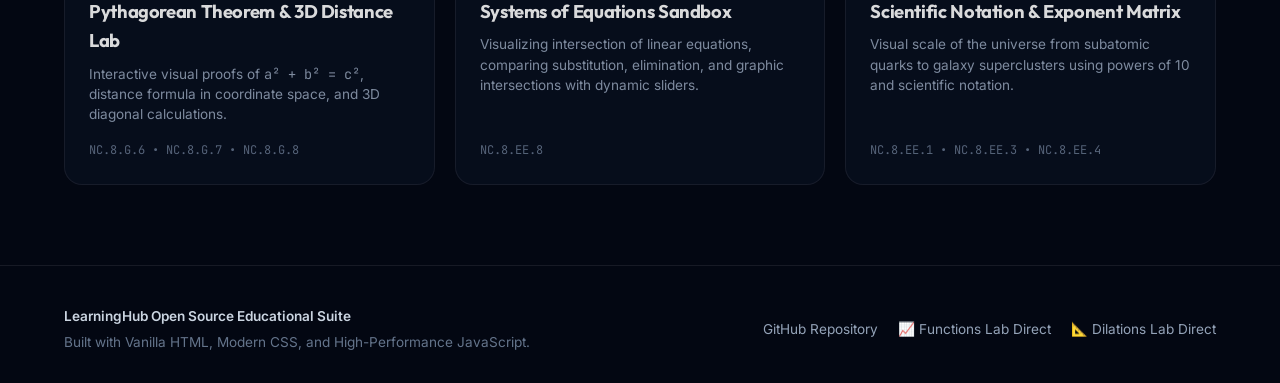
==== commit 945acb66: "feat: add direct Hero launchers, filename badges, and enhanced search indexing for Functions Lab on " ====
--- a/index.html
+++ b/index.html
@@ -65,13 +65,17 @@
         A curated collection of zero-dependency, browser-native simulations and interactive laboratory experiments designed for Honors Mathematics and STEM learners.
       </p>
 
-      <div class="card-actions" style="justify-content: center; margin-bottom: 24px;">
-        <a href="apps/math/8th_grade_honors_math_visualizer_dilations_similarity_slope.html" class="btn btn-primary btn-lg" id="heroLaunchFeaturedBtn">
-          <span>⚡ Launch Math Lab</span>
+      <div class="card-actions" style="justify-content: center; margin-bottom: 24px; flex-wrap: wrap; gap: 12px;">
+        <a href="apps/math/8th_grade_honors_math_functions_linear_quadratic_exponential.html" class="btn btn-primary btn-lg" id="heroLaunchFunctionsBtn" style="background: linear-gradient(135deg, #0ea5e9, #6366f1); border: 1px solid rgba(56, 189, 248, 0.4); box-shadow: 0 4px 18px rgba(14, 165, 233, 0.35);">
+          <span>📈 Launch Functions Lab</span>
           <svg width="16" height="16" fill="none" stroke="currentColor" viewBox="0 0 24 24"><path stroke-linecap="round" stroke-linejoin="round" stroke-width="2" d="M14 5l7 7m0 0l-7 7m7-7H3"></path></svg>
         </a>
-        <button type="button" class="btn btn-secondary btn-lg open-modal-btn" data-url="apps/math/8th_grade_honors_math_visualizer_dilations_similarity_slope.html" data-title="CMS 8th Honors Math: Dilations, Similarity & Slope Lab" id="heroPreviewBtn">
-          <span>👁️ Live Preview</span>
+        <a href="apps/math/8th_grade_honors_math_visualizer_dilations_similarity_slope.html" class="btn btn-secondary btn-lg" id="heroLaunchDilationsBtn">
+          <span>📐 Launch Dilations Lab</span>
+          <svg width="16" height="16" fill="none" stroke="currentColor" viewBox="0 0 24 24"><path stroke-linecap="round" stroke-linejoin="round" stroke-width="2" d="M14 5l7 7m0 0l-7 7m7-7H3"></path></svg>
+        </a>
+        <button type="button" class="btn btn-outline btn-lg open-modal-btn" data-url="apps/math/8th_grade_honors_math_functions_linear_quadratic_exponential.html" data-title="CMS 8th Honors Math: Function Velocity & Growth Lab" id="heroPreviewFunctionsBtn">
+          <span>👁️ Quick Preview</span>
         </button>
       </div>
 
@@ -82,16 +86,16 @@
           <span class="stat-label">Client-Side</span>
         </div>
         <div class="stat-item">
-          <span class="stat-num">8th Honors</span>
-          <span class="stat-label">Target Grade</span>
+          <span class="stat-num">2 Active Labs</span>
+          <span class="stat-label">Honors Modules</span>
         </div>
         <div class="stat-item">
-          <span class="stat-num">NC.8.G / EE</span>
+          <span class="stat-num">NC.8.F • G • EE</span>
           <span class="stat-label">Curriculum Aligned</span>
         </div>
         <div class="stat-item">
-          <span class="stat-num">20 Q</span>
-          <span class="stat-label">Graded Quiz</span>
+          <span class="stat-num">40 Q</span>
+          <span class="stat-label">Graded Challenges</span>
         </div>
       </div>
     </section>
@@ -117,7 +121,7 @@
     <section id="featured-section" style="display: flex; flex-direction: column; gap: 32px;">
       
       <!-- App Card 1: Functions Lab -->
-      <article class="featured-card glass-panel app-item-card" data-category="math" id="cardFunctionsVisualizer">
+      <article class="featured-card glass-panel app-item-card" data-category="math" data-filename="8th_grade_honors_math_functions_linear_quadratic_exponential.html" data-keywords="8th_grade_honors_math_functions_linear_quadratic_exponential functions linear quadratic exponential rate of change secant domain range nc.8.f" id="cardFunctionsVisualizer">
         <div class="card-top-glow" style="background: radial-gradient(circle, rgba(14, 165, 233, 0.45) 0%, transparent 70%);"></div>
         <div class="featured-grid">
           
@@ -130,6 +134,10 @@
             </div>
 
             <h2 class="card-heading searchable-title">Function Velocity & Growth Lab</h2>
+            <div style="margin: 8px 0 14px; display: flex; align-items: center; gap: 8px; flex-wrap: wrap;">
+              <span class="mono" style="font-size: 0.72rem; color: #38bdf8; background: rgba(14, 165, 233, 0.14); padding: 3px 10px; border-radius: 6px; border: 1px solid rgba(14, 165, 233, 0.35);">📄 apps/math/8th_grade_honors_math_functions_linear_quadratic_exponential.html</span>
+              <span class="badge" style="font-size: 0.7rem; background: rgba(16, 185, 129, 0.15); color: #34d399; border: 1px solid rgba(16, 185, 129, 0.3);">20 Graded Questions</span>
+            </div>
             <p class="card-desc searchable-desc">
               A deep, interactive exploration of linear, exponential, and quadratic functions. Students manipulate parameters, examine domain and range boundaries, analyze average rates of change with a dynamic secant tool, race growth algorithms, and take an exhaustive 20-question Honors mastery quiz with step-by-step explanations.
             </p>
@@ -185,7 +193,7 @@
       </article>
 
       <!-- App Card 2: Dilations, Similarity & Slope Lab -->
-      <article class="featured-card glass-panel app-item-card" data-category="math" id="cardMathVisualizer">
+      <article class="featured-card glass-panel app-item-card" data-category="math" data-filename="8th_grade_honors_math_visualizer_dilations_similarity_slope.html" data-keywords="8th_grade_honors_math_visualizer_dilations_similarity_slope dilations similarity slope coordinate transformations triangles nc.8.g nc.8.ee" id="cardMathVisualizer">
         <div class="card-top-glow"></div>
         <div class="featured-grid">
           
@@ -198,6 +206,10 @@
             </div>
 
             <h2 class="card-heading searchable-title">Dilations, Similarity & Slope Lab</h2>
+            <div style="margin: 8px 0 14px; display: flex; align-items: center; gap: 8px; flex-wrap: wrap;">
+              <span class="mono" style="font-size: 0.72rem; color: #a78bfa; background: rgba(167, 139, 250, 0.14); padding: 3px 10px; border-radius: 6px; border: 1px solid rgba(167, 139, 250, 0.35);">📄 apps/math/8th_grade_honors_math_visualizer_dilations_similarity_slope.html</span>
+              <span class="badge" style="font-size: 0.7rem; background: rgba(16, 185, 129, 0.15); color: #34d399; border: 1px solid rgba(16, 185, 129, 0.3);">20 Graded Questions</span>
+            </div>
             <p class="card-desc searchable-desc">
               An exhaustive interactive visualizer combining non-rigid geometric transformations with coordinate geometry and constant rate-of-change proofs. Students manipulate scale factors, arbitrarily positioned dilation centers, and sequenced similarity mappings.
             </p>
@@ -365,7 +377,8 @@
       </div>
       <div class="footer-links">
         <a href="https://github.com/jimmymj/learning" target="_blank" rel="noopener noreferrer" class="footer-link">GitHub Repository</a>
-        <a href="apps/math/8th_grade_honors_math_visualizer_dilations_similarity_slope.html" class="footer-link">Math Lab Direct</a>
+        <a href="apps/math/8th_grade_honors_math_functions_linear_quadratic_exponential.html" class="footer-link">📈 Functions Lab Direct</a>
+        <a href="apps/math/8th_grade_honors_math_visualizer_dilations_similarity_slope.html" class="footer-link">📐 Dilations Lab Direct</a>
       </div>
     </div>
   </footer>
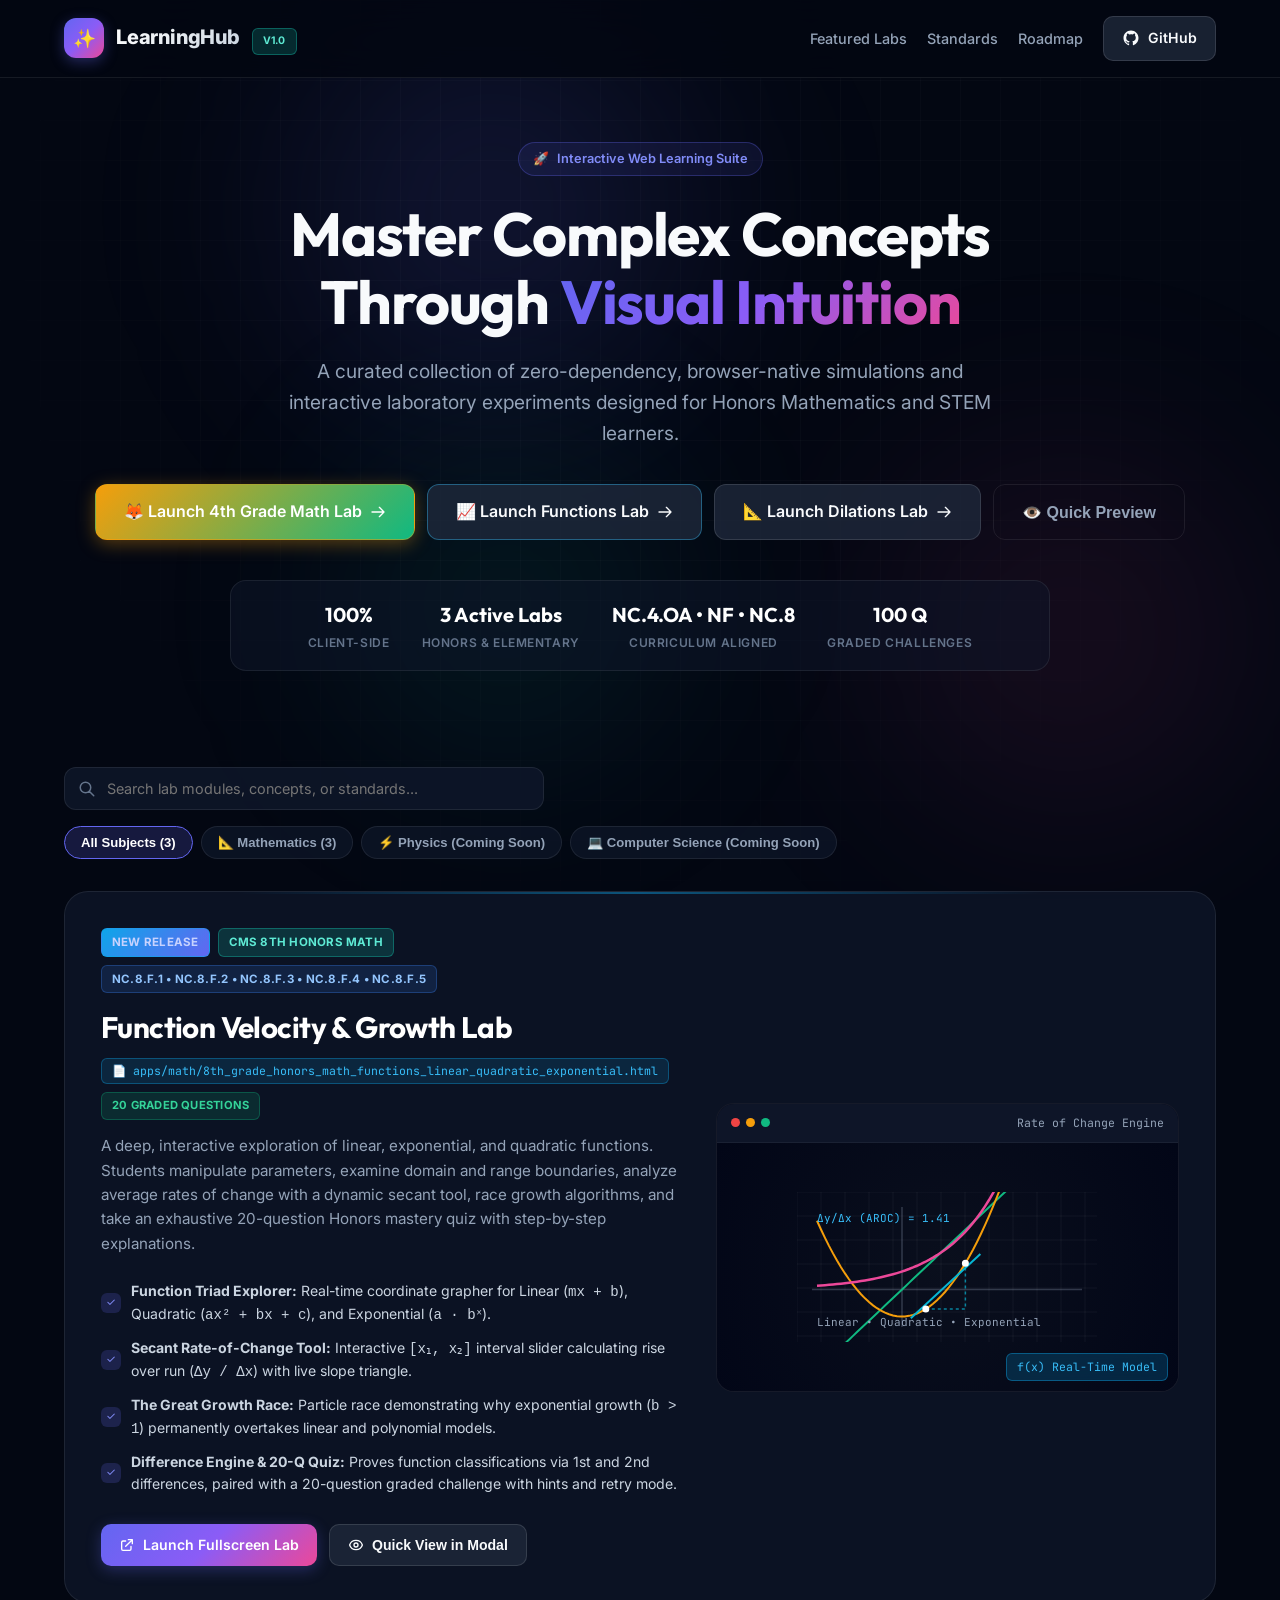
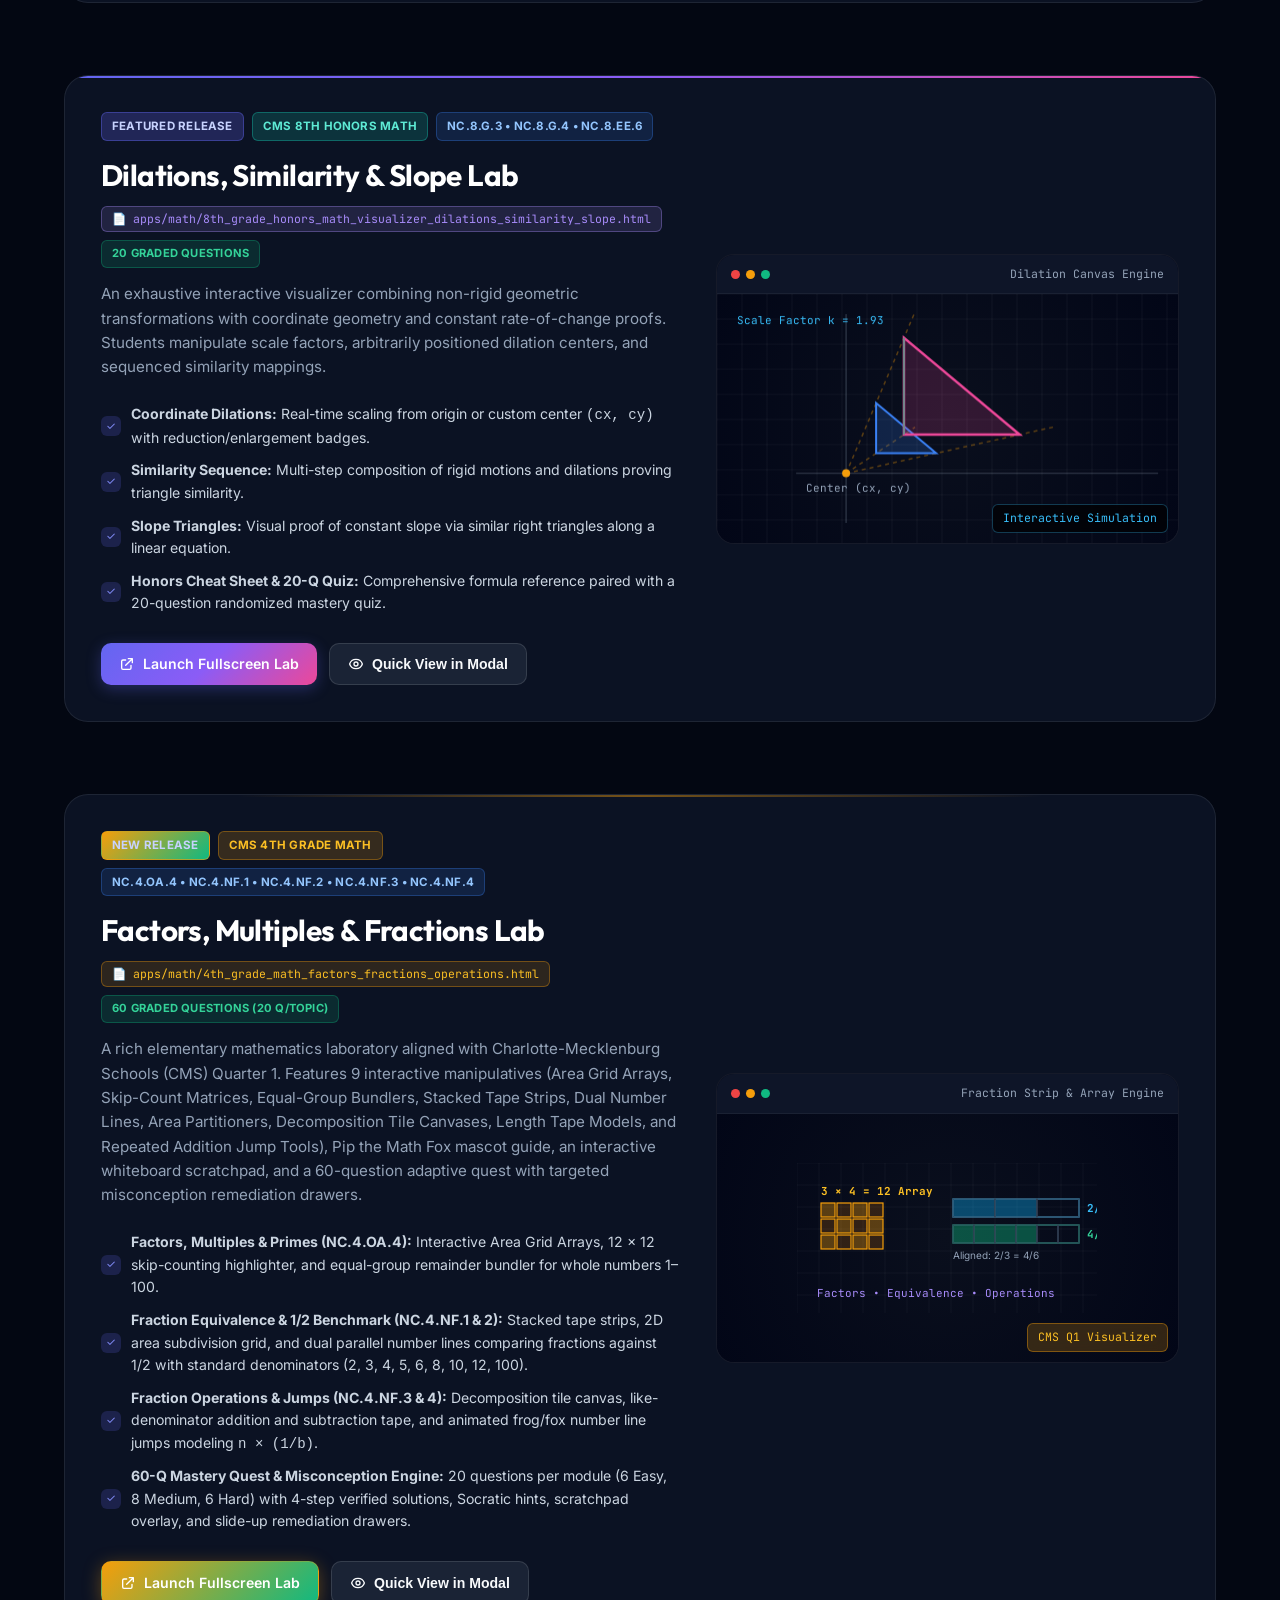
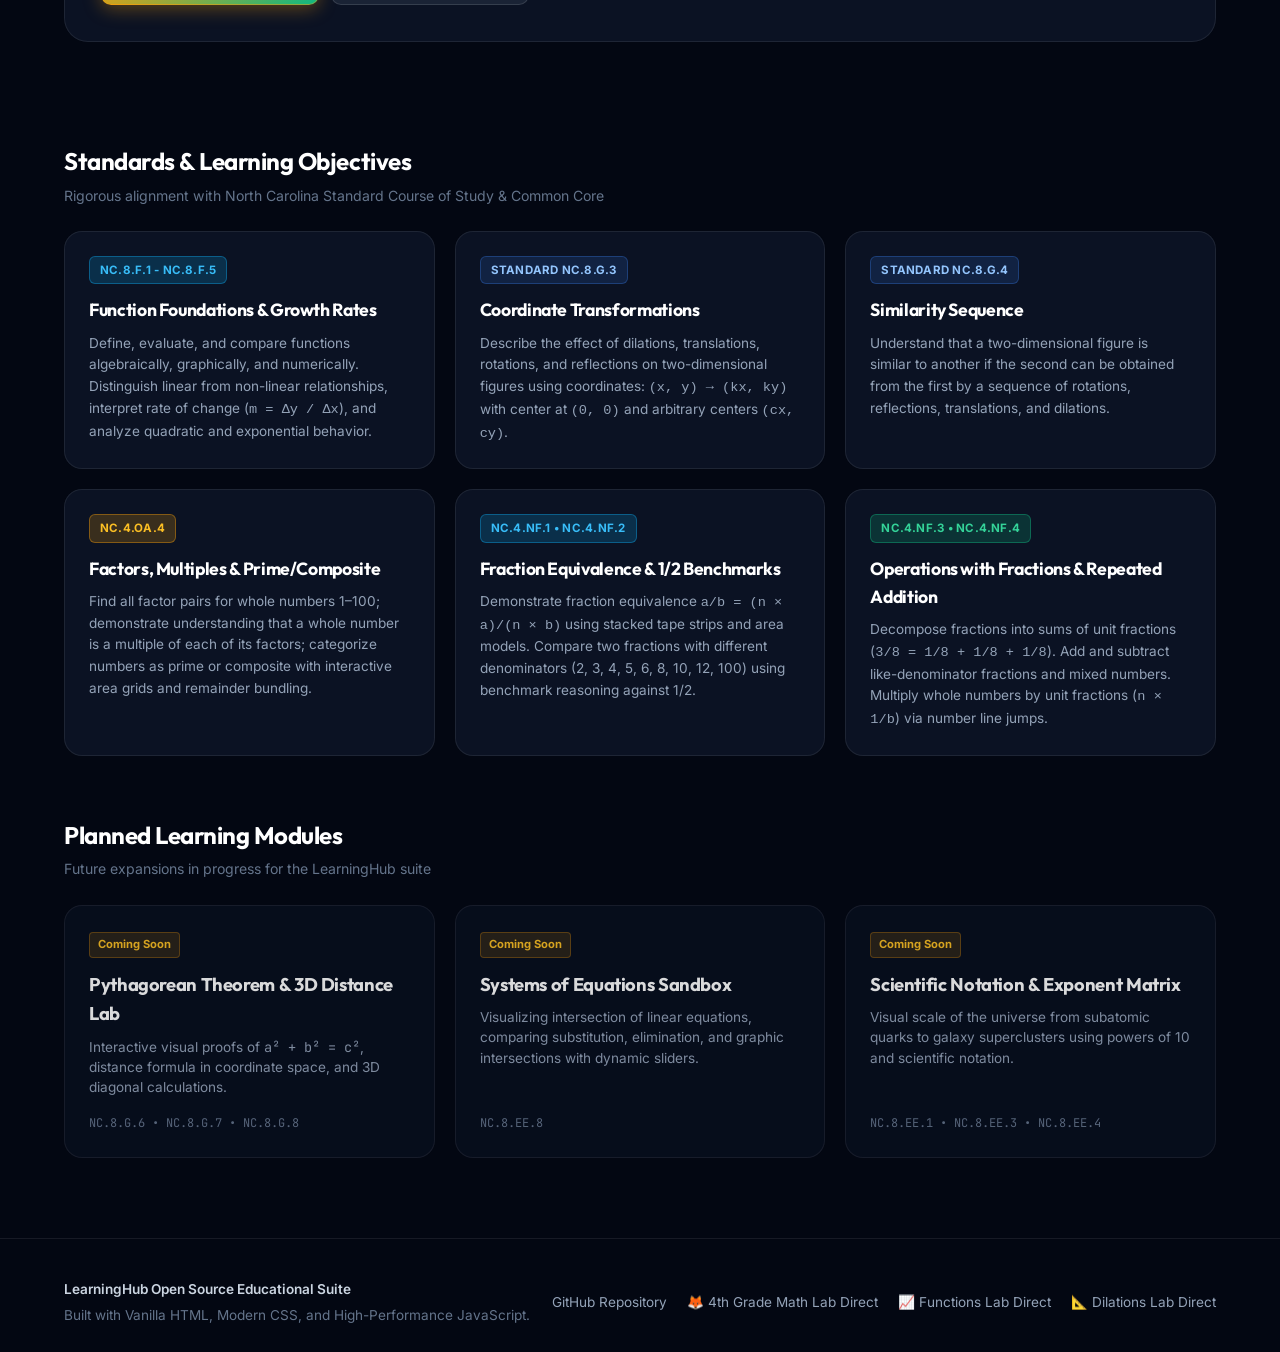
==== commit ddd30359: "feat: add CMS 4th Grade Math Factors, Multiples & Fractions Lab with interactive manipulatives and 6" ====
--- a/index.html
+++ b/index.html
@@ -66,7 +66,11 @@
       </p>
 
       <div class="card-actions" style="justify-content: center; margin-bottom: 24px; flex-wrap: wrap; gap: 12px;">
-        <a href="apps/math/8th_grade_honors_math_functions_linear_quadratic_exponential.html" class="btn btn-primary btn-lg" id="heroLaunchFunctionsBtn" style="background: linear-gradient(135deg, #0ea5e9, #6366f1); border: 1px solid rgba(56, 189, 248, 0.4); box-shadow: 0 4px 18px rgba(14, 165, 233, 0.35);">
+        <a href="apps/math/4th_grade_math_factors_fractions_operations.html" class="btn btn-primary btn-lg" id="heroLaunchGrade4Btn" style="background: linear-gradient(135deg, #f59e0b, #10b981); border: 1px solid rgba(245, 158, 11, 0.4); box-shadow: 0 4px 18px rgba(245, 158, 11, 0.35);">
+          <span>🦊 Launch 4th Grade Math Lab</span>
+          <svg width="16" height="16" fill="none" stroke="currentColor" viewBox="0 0 24 24"><path stroke-linecap="round" stroke-linejoin="round" stroke-width="2" d="M14 5l7 7m0 0l-7 7m7-7H3"></path></svg>
+        </a>
+        <a href="apps/math/8th_grade_honors_math_functions_linear_quadratic_exponential.html" class="btn btn-secondary btn-lg" id="heroLaunchFunctionsBtn" style="border: 1px solid rgba(56, 189, 248, 0.4);">
           <span>📈 Launch Functions Lab</span>
           <svg width="16" height="16" fill="none" stroke="currentColor" viewBox="0 0 24 24"><path stroke-linecap="round" stroke-linejoin="round" stroke-width="2" d="M14 5l7 7m0 0l-7 7m7-7H3"></path></svg>
         </a>
@@ -74,7 +78,7 @@
           <span>📐 Launch Dilations Lab</span>
           <svg width="16" height="16" fill="none" stroke="currentColor" viewBox="0 0 24 24"><path stroke-linecap="round" stroke-linejoin="round" stroke-width="2" d="M14 5l7 7m0 0l-7 7m7-7H3"></path></svg>
         </a>
-        <button type="button" class="btn btn-outline btn-lg open-modal-btn" data-url="apps/math/8th_grade_honors_math_functions_linear_quadratic_exponential.html" data-title="CMS 8th Honors Math: Function Velocity & Growth Lab" id="heroPreviewFunctionsBtn">
+        <button type="button" class="btn btn-outline btn-lg open-modal-btn" data-url="apps/math/4th_grade_math_factors_fractions_operations.html" data-title="CMS 4th Grade Math: Factors, Multiples & Fractions Lab" id="heroPreviewGrade4Btn">
           <span>👁️ Quick Preview</span>
         </button>
       </div>
@@ -86,15 +90,15 @@
           <span class="stat-label">Client-Side</span>
         </div>
         <div class="stat-item">
-          <span class="stat-num">2 Active Labs</span>
-          <span class="stat-label">Honors Modules</span>
+          <span class="stat-num">3 Active Labs</span>
+          <span class="stat-label">Honors & Elementary</span>
         </div>
         <div class="stat-item">
-          <span class="stat-num">NC.8.F • G • EE</span>
+          <span class="stat-num">NC.4.OA • NF • NC.8</span>
           <span class="stat-label">Curriculum Aligned</span>
         </div>
         <div class="stat-item">
-          <span class="stat-num">40 Q</span>
+          <span class="stat-num">100 Q</span>
           <span class="stat-label">Graded Challenges</span>
         </div>
       </div>
@@ -110,8 +114,8 @@
       </div>
 
       <div class="filter-pills" role="tablist">
-        <button class="filter-pill active" data-category="all" id="pillAll">All Subjects (2)</button>
-        <button class="filter-pill" data-category="math" id="pillMath">📐 Mathematics (2)</button>
+        <button class="filter-pill active" data-category="all" id="pillAll">All Subjects (3)</button>
+        <button class="filter-pill" data-category="math" id="pillMath">📐 Mathematics (3)</button>
         <button class="filter-pill" data-category="physics" id="pillPhysics">⚡ Physics (Coming Soon)</button>
         <button class="filter-pill" data-category="cs" id="pillCS">💻 Computer Science (Coming Soon)</button>
       </div>
@@ -264,6 +268,78 @@
         </div>
       </article>
 
+      <!-- App Card 3: 4th Grade Math: Factors, Fractions & Operations Lab -->
+      <article class="featured-card glass-panel app-item-card" data-category="math" data-filename="4th_grade_math_factors_fractions_operations.html" data-keywords="4th_grade_math_factors_fractions_operations 4th grade math factors multiples prime composite fraction equivalence benchmark like denominators operations unit fractions repeated addition nc.4.oa nc.4.nf" id="cardGrade4Math">
+        <div class="card-top-glow" style="background: radial-gradient(circle, rgba(245, 158, 11, 0.45) 0%, transparent 70%);"></div>
+        <div class="featured-grid">
+          
+          <!-- Content Left -->
+          <div>
+            <div class="featured-badge-group">
+              <span class="badge badge-featured" style="background: linear-gradient(135deg, #f59e0b, #10b981); border-color: rgba(245, 158, 11, 0.5);">New Release</span>
+              <span class="badge badge-grade" style="background: rgba(245, 158, 11, 0.18); color: #fbbf24; border: 1px solid rgba(245, 158, 11, 0.35);">CMS 4th Grade Math</span>
+              <span class="badge badge-standard">NC.4.OA.4 • NC.4.NF.1 • NC.4.NF.2 • NC.4.NF.3 • NC.4.NF.4</span>
+            </div>
+
+            <h2 class="card-heading searchable-title">Factors, Multiples & Fractions Lab</h2>
+            <div style="margin: 8px 0 14px; display: flex; align-items: center; gap: 8px; flex-wrap: wrap;">
+              <span class="mono" style="font-size: 0.72rem; color: #fbbf24; background: rgba(245, 158, 11, 0.14); padding: 3px 10px; border-radius: 6px; border: 1px solid rgba(245, 158, 11, 0.35);">📄 apps/math/4th_grade_math_factors_fractions_operations.html</span>
+              <span class="badge" style="font-size: 0.7rem; background: rgba(16, 185, 129, 0.15); color: #34d399; border: 1px solid rgba(16, 185, 129, 0.3);">60 Graded Questions (20 Q/Topic)</span>
+            </div>
+            <p class="card-desc searchable-desc">
+              A rich elementary mathematics laboratory aligned with Charlotte-Mecklenburg Schools (CMS) Quarter 1. Features 9 interactive manipulatives (Area Grid Arrays, Skip-Count Matrices, Equal-Group Bundlers, Stacked Tape Strips, Dual Number Lines, Area Partitioners, Decomposition Tile Canvases, Length Tape Models, and Repeated Addition Jump Tools), Pip the Math Fox mascot guide, an interactive whiteboard scratchpad, and a 60-question adaptive quest with targeted misconception remediation drawers.
+            </p>
+
+            <ul class="feature-list">
+              <li class="feature-item">
+                <span class="feature-bullet">✓</span>
+                <span><strong>Factors, Multiples & Primes (NC.4.OA.4):</strong> Interactive Area Grid Arrays, 12 × 12 skip-counting highlighter, and equal-group remainder bundler for whole numbers 1–100.</span>
+              </li>
+              <li class="feature-item">
+                <span class="feature-bullet">✓</span>
+                <span><strong>Fraction Equivalence & 1/2 Benchmark (NC.4.NF.1 & 2):</strong> Stacked tape strips, 2D area subdivision grid, and dual parallel number lines comparing fractions against 1/2 with standard denominators (2, 3, 4, 5, 6, 8, 10, 12, 100).</span>
+              </li>
+              <li class="feature-item">
+                <span class="feature-bullet">✓</span>
+                <span><strong>Fraction Operations & Jumps (NC.4.NF.3 & 4):</strong> Decomposition tile canvas, like-denominator addition and subtraction tape, and animated frog/fox number line jumps modeling <code>n × (1/b)</code>.</span>
+              </li>
+              <li class="feature-item">
+                <span class="feature-bullet">✓</span>
+                <span><strong>60-Q Mastery Quest & Misconception Engine:</strong> 20 questions per module (6 Easy, 8 Medium, 6 Hard) with 4-step verified solutions, Socratic hints, scratchpad overlay, and slide-up remediation drawers.</span>
+              </li>
+            </ul>
+
+            <div class="card-actions">
+              <a href="apps/math/4th_grade_math_factors_fractions_operations.html" class="btn btn-primary" id="launchGrade4LabBtn" style="background: linear-gradient(135deg, #f59e0b, #10b981); border: 1px solid rgba(245, 158, 11, 0.4); box-shadow: 0 4px 18px rgba(245, 158, 11, 0.35);">
+                <svg width="16" height="16" fill="none" stroke="currentColor" viewBox="0 0 24 24"><path stroke-linecap="round" stroke-linejoin="round" stroke-width="2" d="M10 6H6a2 2 0 00-2 2v10a2 2 0 002 2h10a2 2 0 002-2v-4M14 4h6m0 0v6m0-6L10 14"></path></svg>
+                <span>Launch Fullscreen Lab</span>
+              </a>
+              <button type="button" class="btn btn-secondary open-modal-btn" data-url="apps/math/4th_grade_math_factors_fractions_operations.html" data-title="CMS 4th Grade Math: Factors, Multiples & Fractions Lab" id="previewGrade4LabBtn">
+                <svg width="16" height="16" fill="none" stroke="currentColor" viewBox="0 0 24 24"><path stroke-linecap="round" stroke-linejoin="round" stroke-width="2" d="M15 12a3 3 0 11-6 0 3 3 0 016 0z"></path><path stroke-linecap="round" stroke-linejoin="round" stroke-width="2" d="M2.458 12C3.732 7.943 7.523 5 12 5c4.478 0 8.268 2.943 9.542 7-1.274 4.057-5.064 7-9.542 7-4.477 0-8.268-2.943-9.542-7z"></path></svg>
+                <span>Quick View in Modal</span>
+              </button>
+            </div>
+          </div>
+
+          <!-- Dynamic Mini-Visualizer Canvas Right -->
+          <div class="visual-preview-box">
+            <div class="preview-header">
+              <div class="window-dots">
+                <div class="dot dot-red"></div>
+                <div class="dot dot-yellow"></div>
+                <div class="dot dot-green"></div>
+              </div>
+              <span class="mono" style="font-size: 0.72rem; color: #94a3b8;">Fraction Strip & Array Engine</span>
+            </div>
+            <div class="preview-canvas-container">
+              <canvas id="previewCanvasGrade4"></canvas>
+              <span class="canvas-overlay-tag mono" style="background: rgba(245, 158, 11, 0.2); color: #fbbf24; border-color: rgba(245, 158, 11, 0.4);">CMS Q1 Visualizer</span>
+            </div>
+          </div>
+
+        </div>
+      </article>
+
     </section>
 
     <!-- Standards & Curriculum Alignment Section -->
@@ -300,10 +376,26 @@
         </div>
 
         <div class="glass-panel" style="padding: 24px; border-radius: var(--radius-lg);">
-          <span class="badge badge-standard" style="margin-bottom: 12px;">Standard NC.8.EE.6</span>
-          <h3 style="font-size: 1.1rem; color: #fff; margin-bottom: 8px;">Slope & Similar Triangles</h3>
-          <p style="font-size: 0.85rem; color: var(--text-secondary); line-height: 1.6;">
-            Use similar triangles to explain why the slope <span class="mono">m</span> is the same between any two distinct points on a non-vertical line in the coordinate plane; derive <span class="mono">y = mx + b</span>.
+          <span class="badge badge-standard" style="margin-bottom: 12px; background: rgba(245, 158, 11, 0.2); color: #fbbf24; border-color: rgba(245, 158, 11, 0.4);">NC.4.OA.4</span>
+          <h3 style="font-size: 1.1rem; color: #fff; margin-bottom: 8px;">Factors, Multiples & Prime/Composite</h3>
+          <p style="font-size: 0.85rem; color: var(--text-secondary); line-height: 1.6;">
+            Find all factor pairs for whole numbers 1–100; demonstrate understanding that a whole number is a multiple of each of its factors; categorize numbers as prime or composite with interactive area grids and remainder bundling.
+          </p>
+        </div>
+
+        <div class="glass-panel" style="padding: 24px; border-radius: var(--radius-lg);">
+          <span class="badge badge-standard" style="margin-bottom: 12px; background: rgba(14, 165, 233, 0.2); color: #38bdf8; border-color: rgba(14, 165, 233, 0.4);">NC.4.NF.1 • NC.4.NF.2</span>
+          <h3 style="font-size: 1.1rem; color: #fff; margin-bottom: 8px;">Fraction Equivalence & 1/2 Benchmarks</h3>
+          <p style="font-size: 0.85rem; color: var(--text-secondary); line-height: 1.6;">
+            Demonstrate fraction equivalence <code>a/b = (n × a)/(n × b)</code> using stacked tape strips and area models. Compare two fractions with different denominators (2, 3, 4, 5, 6, 8, 10, 12, 100) using benchmark reasoning against 1/2.
+          </p>
+        </div>
+
+        <div class="glass-panel" style="padding: 24px; border-radius: var(--radius-lg);">
+          <span class="badge badge-standard" style="margin-bottom: 12px; background: rgba(16, 185, 129, 0.2); color: #34d399; border-color: rgba(16, 185, 129, 0.4);">NC.4.NF.3 • NC.4.NF.4</span>
+          <h3 style="font-size: 1.1rem; color: #fff; margin-bottom: 8px;">Operations with Fractions & Repeated Addition</h3>
+          <p style="font-size: 0.85rem; color: var(--text-secondary); line-height: 1.6;">
+            Decompose fractions into sums of unit fractions (<code>3/8 = 1/8 + 1/8 + 1/8</code>). Add and subtract like-denominator fractions and mixed numbers. Multiply whole numbers by unit fractions (<code>n × 1/b</code>) via number line jumps.
           </p>
         </div>
       </div>
@@ -377,6 +469,7 @@
       </div>
       <div class="footer-links">
         <a href="https://github.com/jimmymj/learning" target="_blank" rel="noopener noreferrer" class="footer-link">GitHub Repository</a>
+        <a href="apps/math/4th_grade_math_factors_fractions_operations.html" class="footer-link">🦊 4th Grade Math Lab Direct</a>
         <a href="apps/math/8th_grade_honors_math_functions_linear_quadratic_exponential.html" class="footer-link">📈 Functions Lab Direct</a>
         <a href="apps/math/8th_grade_honors_math_visualizer_dilations_similarity_slope.html" class="footer-link">📐 Dilations Lab Direct</a>
       </div>
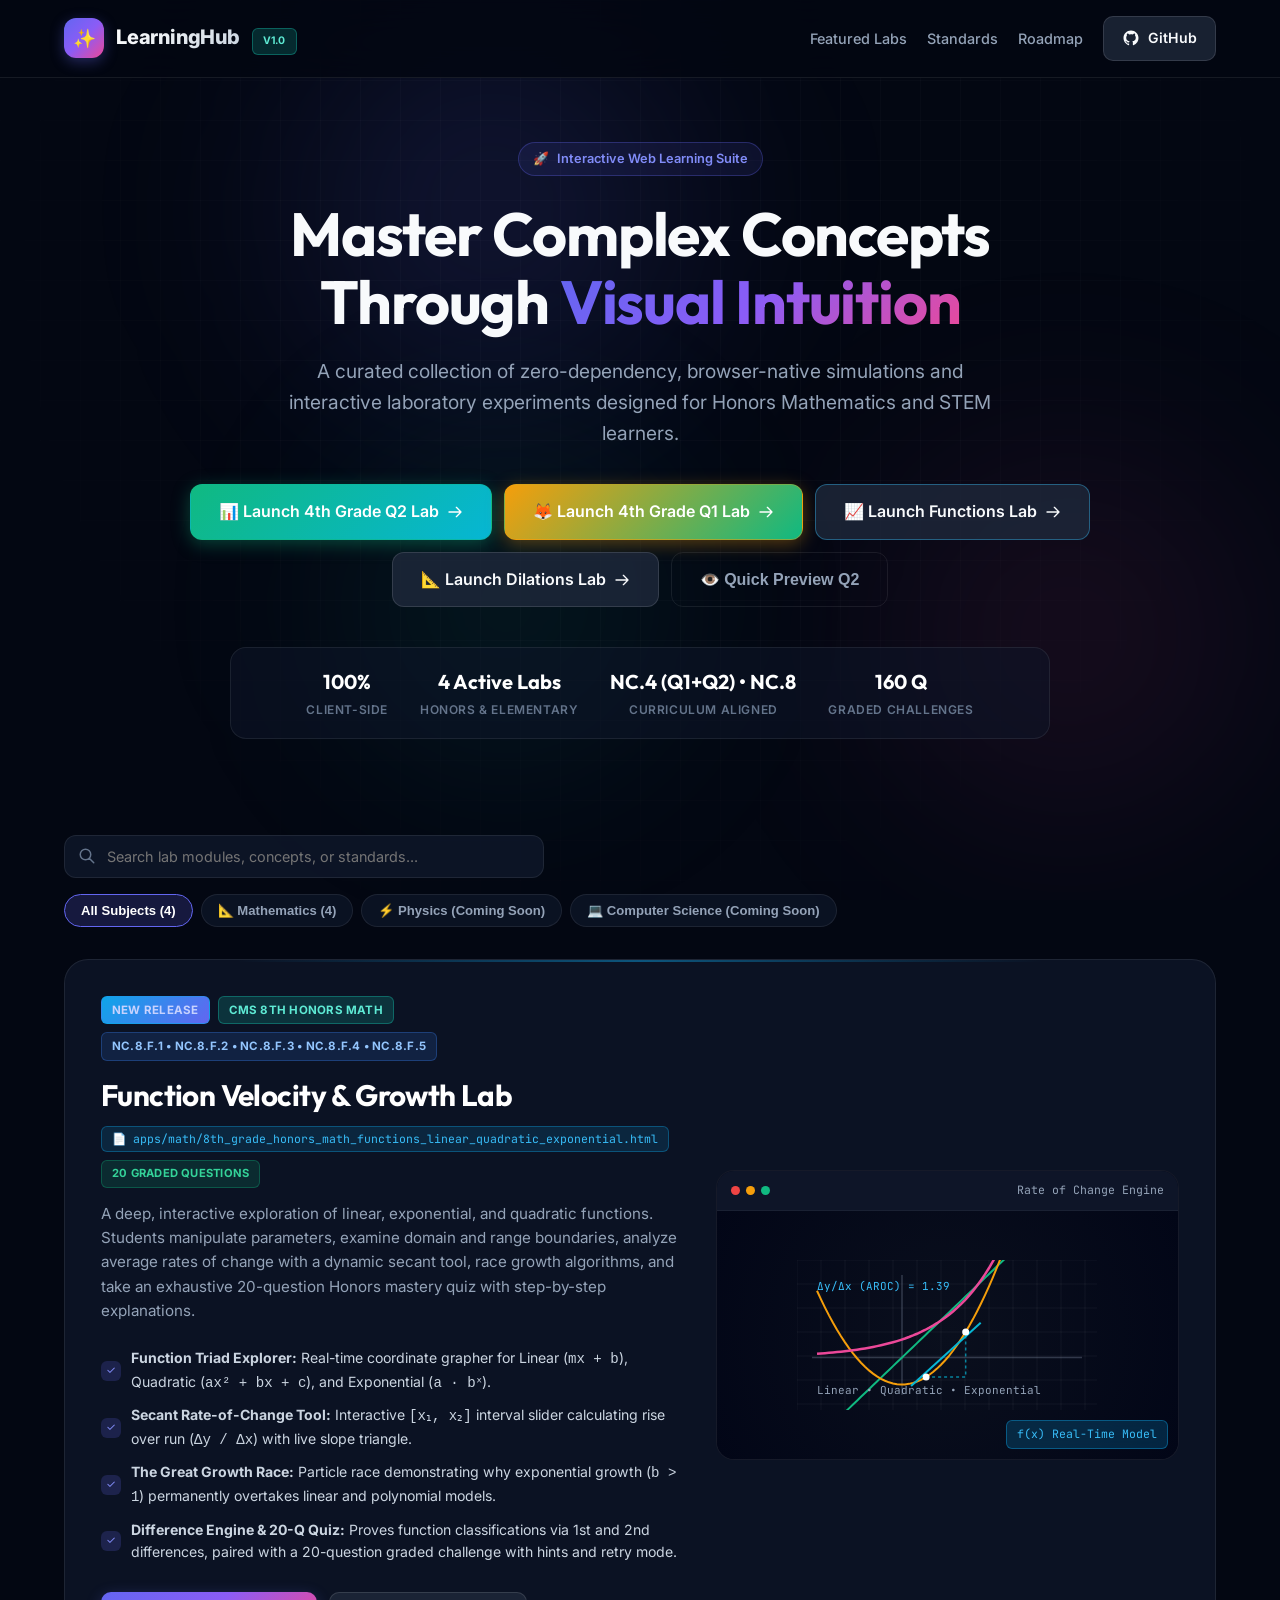
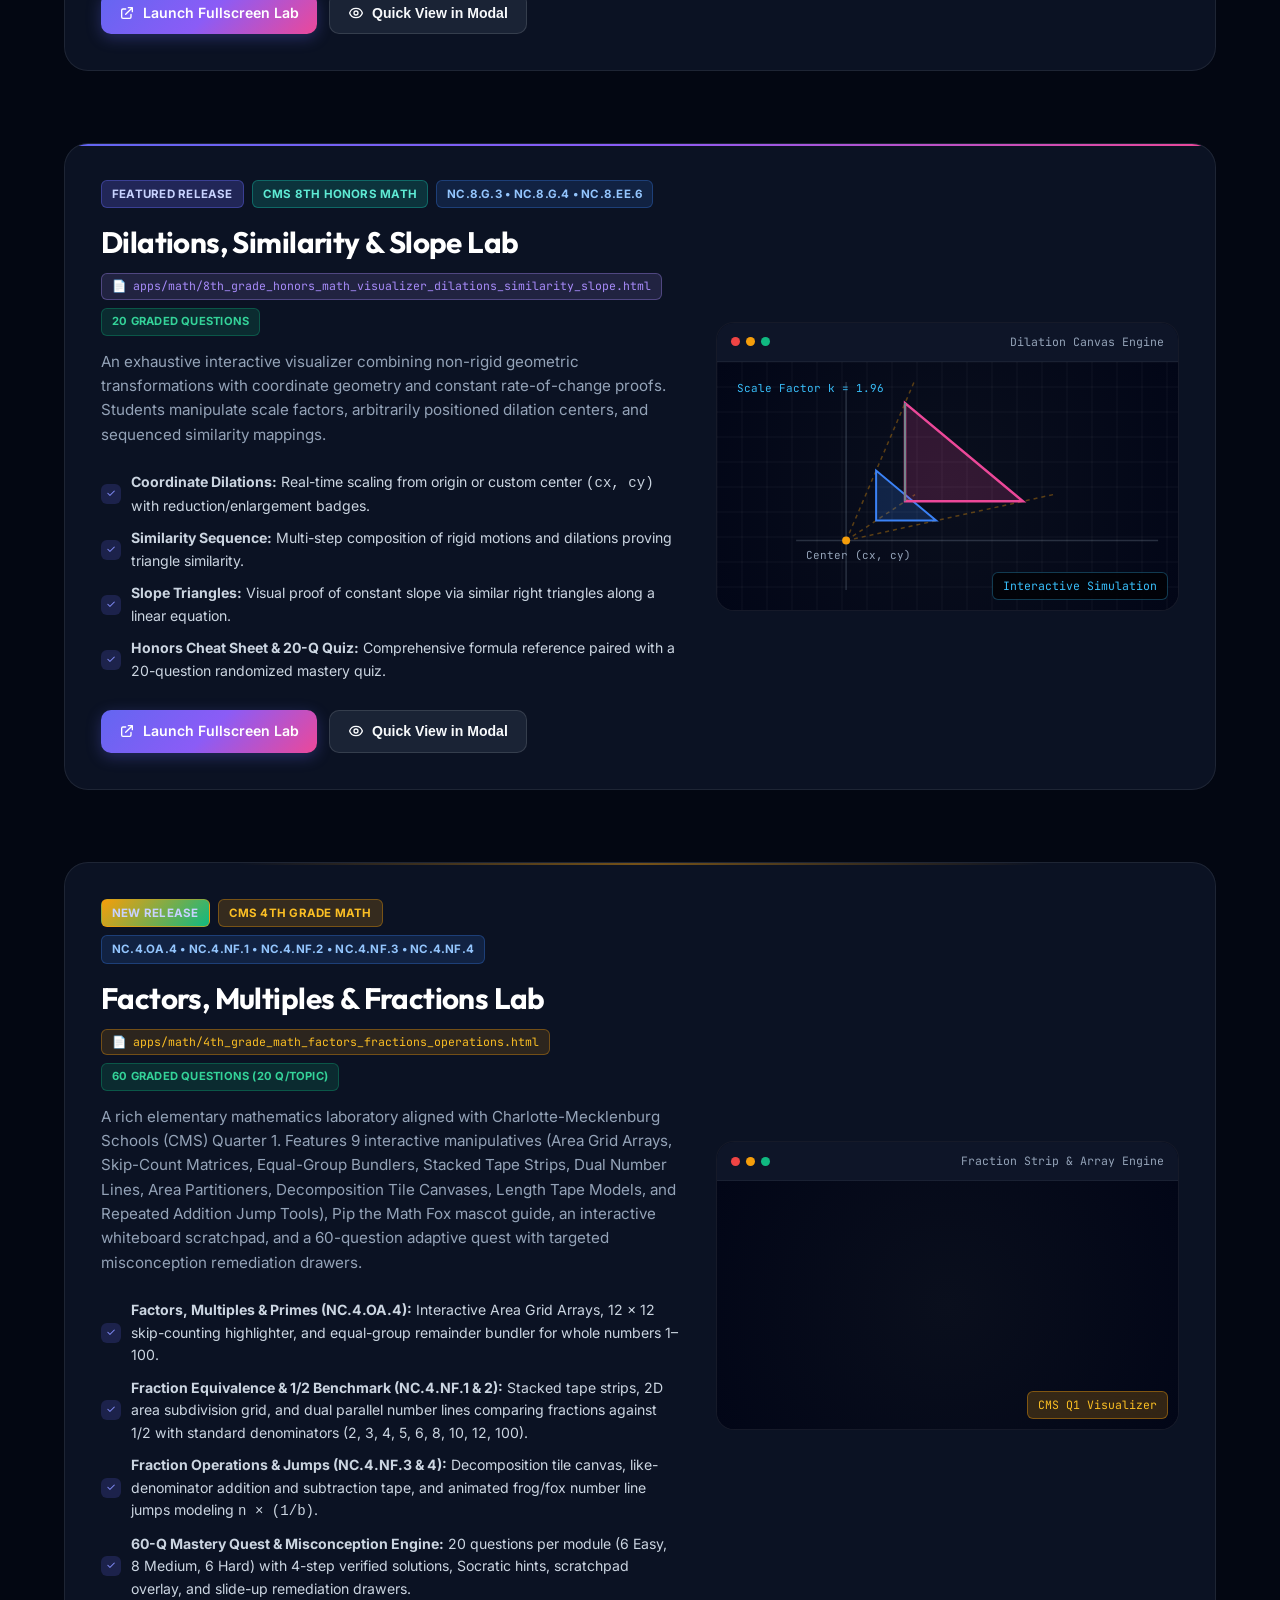
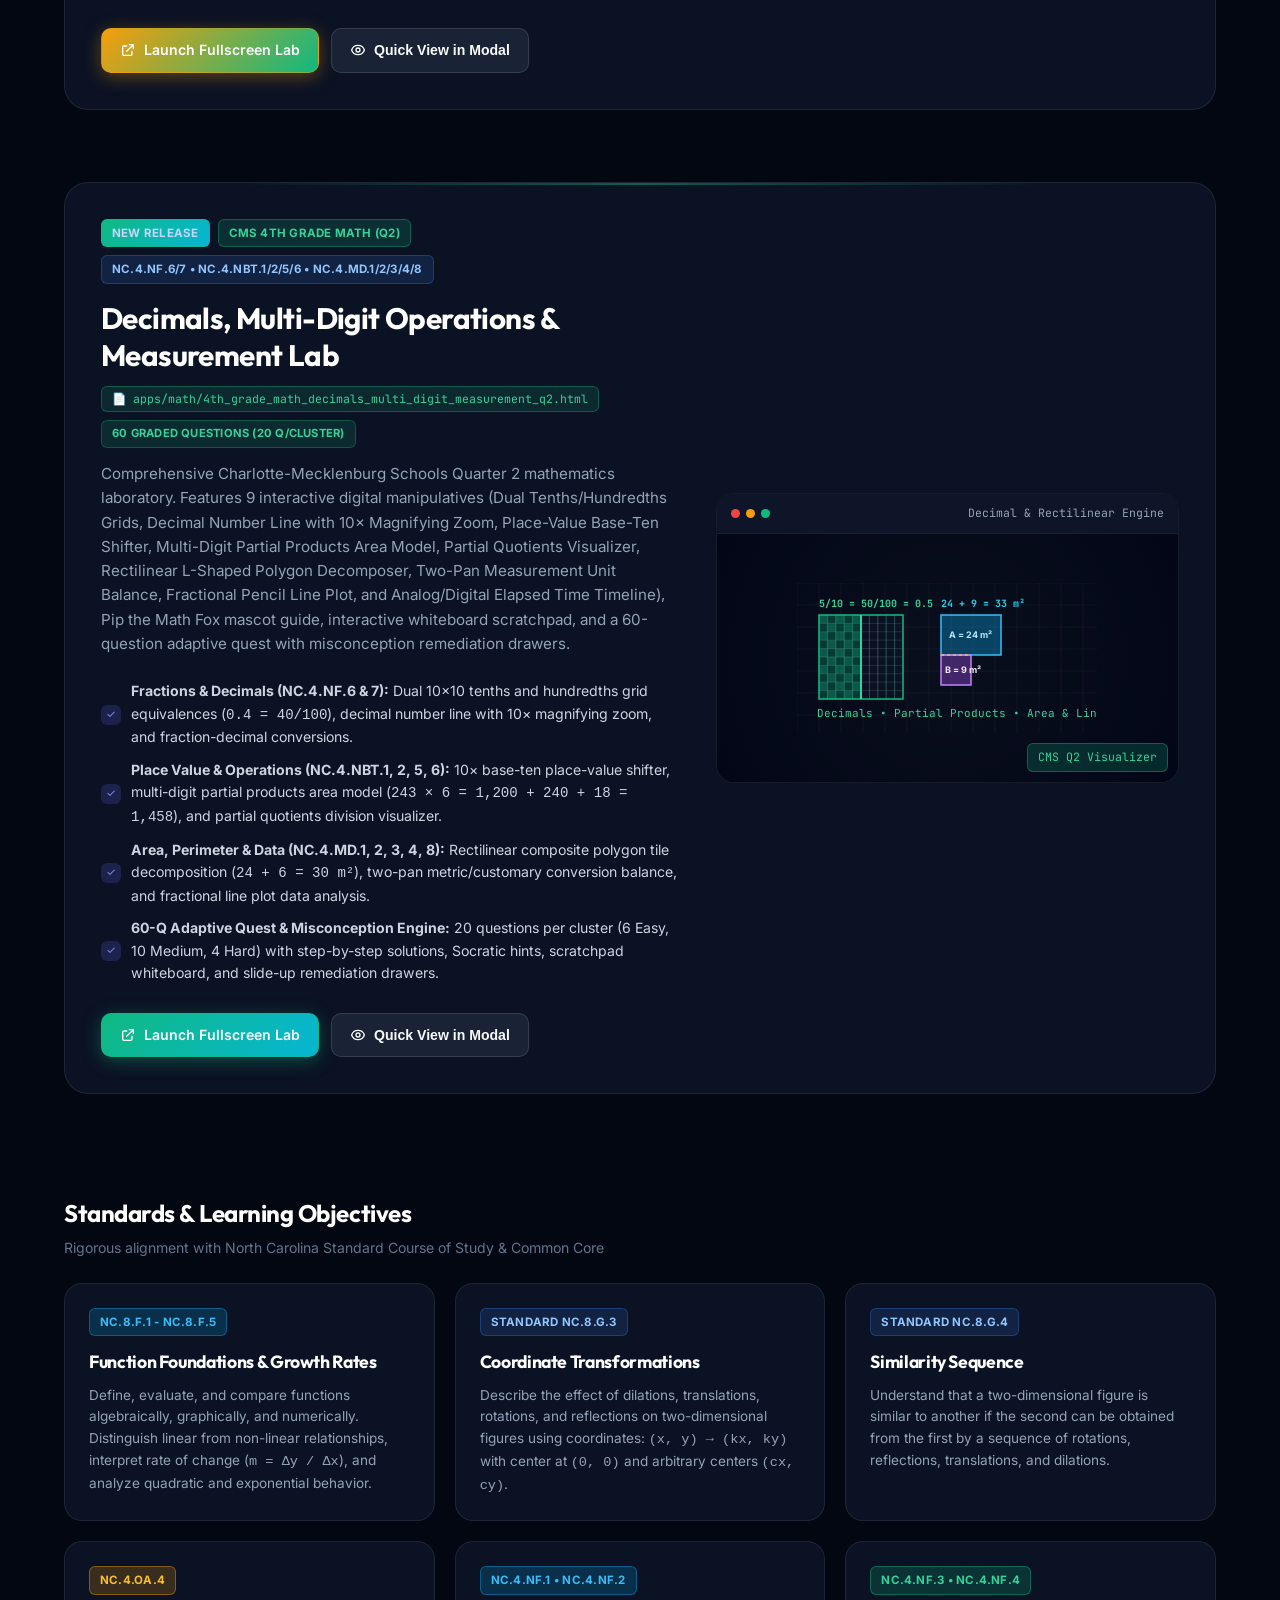
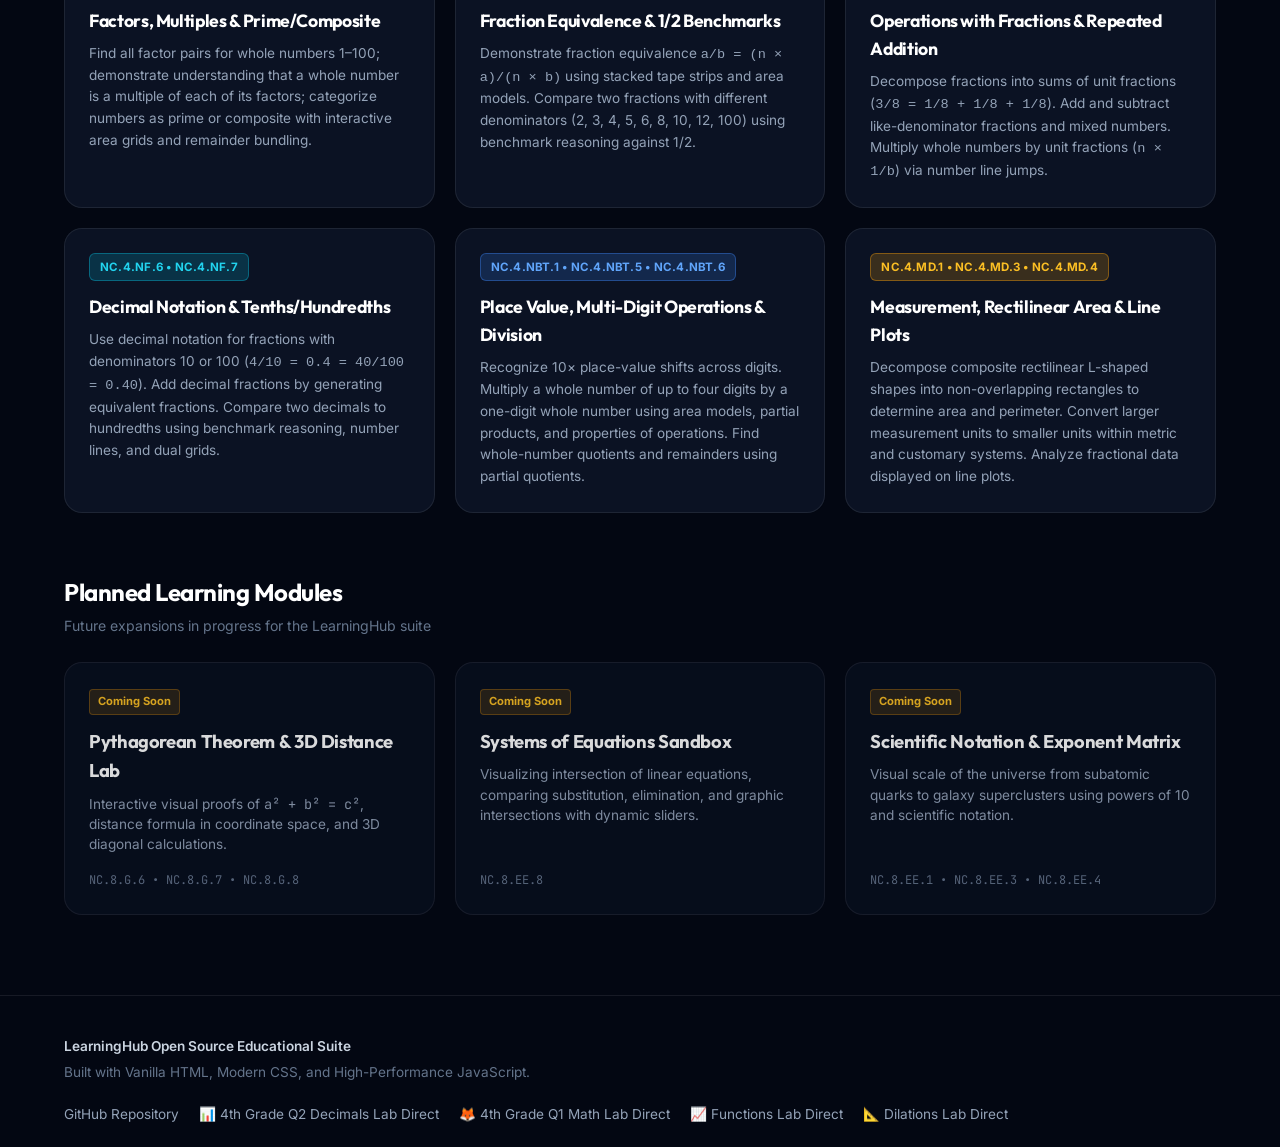
==== commit 2fbcb472: "feat: add CMS 4th Grade Math Q2 Decimals, Operations & Measurement Lab with 9 manipulatives and 60-Q" ====
--- a/index.html
+++ b/index.html
@@ -66,8 +66,12 @@
       </p>
 
       <div class="card-actions" style="justify-content: center; margin-bottom: 24px; flex-wrap: wrap; gap: 12px;">
+        <a href="apps/math/4th_grade_math_decimals_multi_digit_measurement_q2.html" class="btn btn-primary btn-lg" id="heroLaunchGrade4Q2Btn" style="background: linear-gradient(135deg, #10b981, #06b6d4); border: 1px solid rgba(16, 185, 129, 0.4); box-shadow: 0 4px 18px rgba(16, 185, 129, 0.35);">
+          <span>📊 Launch 4th Grade Q2 Lab</span>
+          <svg width="16" height="16" fill="none" stroke="currentColor" viewBox="0 0 24 24"><path stroke-linecap="round" stroke-linejoin="round" stroke-width="2" d="M14 5l7 7m0 0l-7 7m7-7H3"></path></svg>
+        </a>
         <a href="apps/math/4th_grade_math_factors_fractions_operations.html" class="btn btn-primary btn-lg" id="heroLaunchGrade4Btn" style="background: linear-gradient(135deg, #f59e0b, #10b981); border: 1px solid rgba(245, 158, 11, 0.4); box-shadow: 0 4px 18px rgba(245, 158, 11, 0.35);">
-          <span>🦊 Launch 4th Grade Math Lab</span>
+          <span>🦊 Launch 4th Grade Q1 Lab</span>
           <svg width="16" height="16" fill="none" stroke="currentColor" viewBox="0 0 24 24"><path stroke-linecap="round" stroke-linejoin="round" stroke-width="2" d="M14 5l7 7m0 0l-7 7m7-7H3"></path></svg>
         </a>
         <a href="apps/math/8th_grade_honors_math_functions_linear_quadratic_exponential.html" class="btn btn-secondary btn-lg" id="heroLaunchFunctionsBtn" style="border: 1px solid rgba(56, 189, 248, 0.4);">
@@ -78,8 +82,8 @@
           <span>📐 Launch Dilations Lab</span>
           <svg width="16" height="16" fill="none" stroke="currentColor" viewBox="0 0 24 24"><path stroke-linecap="round" stroke-linejoin="round" stroke-width="2" d="M14 5l7 7m0 0l-7 7m7-7H3"></path></svg>
         </a>
-        <button type="button" class="btn btn-outline btn-lg open-modal-btn" data-url="apps/math/4th_grade_math_factors_fractions_operations.html" data-title="CMS 4th Grade Math: Factors, Multiples & Fractions Lab" id="heroPreviewGrade4Btn">
-          <span>👁️ Quick Preview</span>
+        <button type="button" class="btn btn-outline btn-lg open-modal-btn" data-url="apps/math/4th_grade_math_decimals_multi_digit_measurement_q2.html" data-title="CMS 4th Grade Math: Decimals, Operations & Measurement Lab (Q2)" id="heroPreviewGrade4Q2Btn">
+          <span>👁️ Quick Preview Q2</span>
         </button>
       </div>
 
@@ -90,15 +94,15 @@
           <span class="stat-label">Client-Side</span>
         </div>
         <div class="stat-item">
-          <span class="stat-num">3 Active Labs</span>
+          <span class="stat-num">4 Active Labs</span>
           <span class="stat-label">Honors & Elementary</span>
         </div>
         <div class="stat-item">
-          <span class="stat-num">NC.4.OA • NF • NC.8</span>
+          <span class="stat-num">NC.4 (Q1+Q2) • NC.8</span>
           <span class="stat-label">Curriculum Aligned</span>
         </div>
         <div class="stat-item">
-          <span class="stat-num">100 Q</span>
+          <span class="stat-num">160 Q</span>
           <span class="stat-label">Graded Challenges</span>
         </div>
       </div>
@@ -114,8 +118,8 @@
       </div>
 
       <div class="filter-pills" role="tablist">
-        <button class="filter-pill active" data-category="all" id="pillAll">All Subjects (3)</button>
-        <button class="filter-pill" data-category="math" id="pillMath">📐 Mathematics (3)</button>
+        <button class="filter-pill active" data-category="all" id="pillAll">All Subjects (4)</button>
+        <button class="filter-pill" data-category="math" id="pillMath">📐 Mathematics (4)</button>
         <button class="filter-pill" data-category="physics" id="pillPhysics">⚡ Physics (Coming Soon)</button>
         <button class="filter-pill" data-category="cs" id="pillCS">💻 Computer Science (Coming Soon)</button>
       </div>
@@ -340,6 +344,78 @@
         </div>
       </article>
 
+      <!-- App Card 4: 4th Grade Math Q2: Decimals, Operations & Measurement Lab -->
+      <article class="featured-card glass-panel app-item-card" data-category="math" data-filename="4th_grade_math_decimals_multi_digit_measurement_q2.html" data-keywords="4th_grade_math_decimals_multi_digit_measurement_q2 4th grade math decimals tenths hundredths place value multi-digit multiplication partial products division partial quotients rectilinear area perimeter metric customary conversion fractional line plot elapsed time nc.4.nf nc.4.nbt nc.4.md nc.4.oa" id="cardGrade4Q2Math">
+        <div class="card-top-glow" style="background: radial-gradient(circle, rgba(16, 185, 129, 0.45) 0%, transparent 70%);"></div>
+        <div class="featured-grid">
+          
+          <!-- Content Left -->
+          <div>
+            <div class="featured-badge-group">
+              <span class="badge badge-featured" style="background: linear-gradient(135deg, #10b981, #06b6d4); border-color: rgba(16, 185, 129, 0.5);">New Release</span>
+              <span class="badge badge-grade" style="background: rgba(16, 185, 129, 0.18); color: #34d399; border: 1px solid rgba(16, 185, 129, 0.35);">CMS 4th Grade Math (Q2)</span>
+              <span class="badge badge-standard">NC.4.NF.6/7 • NC.4.NBT.1/2/5/6 • NC.4.MD.1/2/3/4/8</span>
+            </div>
+
+            <h2 class="card-heading searchable-title">Decimals, Multi-Digit Operations & Measurement Lab</h2>
+            <div style="margin: 8px 0 14px; display: flex; align-items: center; gap: 8px; flex-wrap: wrap;">
+              <span class="mono" style="font-size: 0.72rem; color: #34d399; background: rgba(16, 185, 129, 0.14); padding: 3px 10px; border-radius: 6px; border: 1px solid rgba(16, 185, 129, 0.35);">📄 apps/math/4th_grade_math_decimals_multi_digit_measurement_q2.html</span>
+              <span class="badge" style="font-size: 0.7rem; background: rgba(16, 185, 129, 0.15); color: #34d399; border: 1px solid rgba(16, 185, 129, 0.3);">60 Graded Questions (20 Q/Cluster)</span>
+            </div>
+            <p class="card-desc searchable-desc">
+              Comprehensive Charlotte-Mecklenburg Schools Quarter 2 mathematics laboratory. Features 9 interactive digital manipulatives (Dual Tenths/Hundredths Grids, Decimal Number Line with 10× Magnifying Zoom, Place-Value Base-Ten Shifter, Multi-Digit Partial Products Area Model, Partial Quotients Visualizer, Rectilinear L-Shaped Polygon Decomposer, Two-Pan Measurement Unit Balance, Fractional Pencil Line Plot, and Analog/Digital Elapsed Time Timeline), Pip the Math Fox mascot guide, interactive whiteboard scratchpad, and a 60-question adaptive quest with misconception remediation drawers.
+            </p>
+
+            <ul class="feature-list">
+              <li class="feature-item">
+                <span class="feature-bullet">✓</span>
+                <span><strong>Fractions & Decimals (NC.4.NF.6 & 7):</strong> Dual 10×10 tenths and hundredths grid equivalences (<code>0.4 = 40/100</code>), decimal number line with 10× magnifying zoom, and fraction-decimal conversions.</span>
+              </li>
+              <li class="feature-item">
+                <span class="feature-bullet">✓</span>
+                <span><strong>Place Value & Operations (NC.4.NBT.1, 2, 5, 6):</strong> 10× base-ten place-value shifter, multi-digit partial products area model (<code>243 × 6 = 1,200 + 240 + 18 = 1,458</code>), and partial quotients division visualizer.</span>
+              </li>
+              <li class="feature-item">
+                <span class="feature-bullet">✓</span>
+                <span><strong>Area, Perimeter & Data (NC.4.MD.1, 2, 3, 4, 8):</strong> Rectilinear composite polygon tile decomposition (<code>24 + 6 = 30 m²</code>), two-pan metric/customary conversion balance, and fractional line plot data analysis.</span>
+              </li>
+              <li class="feature-item">
+                <span class="feature-bullet">✓</span>
+                <span><strong>60-Q Adaptive Quest & Misconception Engine:</strong> 20 questions per cluster (6 Easy, 10 Medium, 4 Hard) with step-by-step solutions, Socratic hints, scratchpad whiteboard, and slide-up remediation drawers.</span>
+              </li>
+            </ul>
+
+            <div class="card-actions">
+              <a href="apps/math/4th_grade_math_decimals_multi_digit_measurement_q2.html" class="btn btn-primary" id="launchGrade4Q2LabBtn" style="background: linear-gradient(135deg, #10b981, #06b6d4); border: 1px solid rgba(16, 185, 129, 0.4); box-shadow: 0 4px 18px rgba(16, 185, 129, 0.35);">
+                <svg width="16" height="16" fill="none" stroke="currentColor" viewBox="0 0 24 24"><path stroke-linecap="round" stroke-linejoin="round" stroke-width="2" d="M10 6H6a2 2 0 00-2 2v10a2 2 0 002 2h10a2 2 0 002-2v-4M14 4h6m0 0v6m0-6L10 14"></path></svg>
+                <span>Launch Fullscreen Lab</span>
+              </a>
+              <button type="button" class="btn btn-secondary open-modal-btn" data-url="apps/math/4th_grade_math_decimals_multi_digit_measurement_q2.html" data-title="CMS 4th Grade Math: Decimals, Operations & Measurement Lab (Q2)" id="previewGrade4Q2LabBtn">
+                <svg width="16" height="16" fill="none" stroke="currentColor" viewBox="0 0 24 24"><path stroke-linecap="round" stroke-linejoin="round" stroke-width="2" d="M15 12a3 3 0 11-6 0 3 3 0 016 0z"></path><path stroke-linecap="round" stroke-linejoin="round" stroke-width="2" d="M2.458 12C3.732 7.943 7.523 5 12 5c4.478 0 8.268 2.943 9.542 7-1.274 4.057-5.064 7-9.542 7-4.477 0-8.268-2.943-9.542-7z"></path></svg>
+                <span>Quick View in Modal</span>
+              </button>
+            </div>
+          </div>
+
+          <!-- Dynamic Mini-Visualizer Canvas Right -->
+          <div class="visual-preview-box">
+            <div class="preview-header">
+              <div class="window-dots">
+                <div class="dot dot-red"></div>
+                <div class="dot dot-yellow"></div>
+                <div class="dot dot-green"></div>
+              </div>
+              <span class="mono" style="font-size: 0.72rem; color: #94a3b8;">Decimal & Rectilinear Engine</span>
+            </div>
+            <div class="preview-canvas-container">
+              <canvas id="previewCanvasGrade4Q2"></canvas>
+              <span class="canvas-overlay-tag mono" style="background: rgba(16, 185, 129, 0.2); color: #34d399; border-color: rgba(16, 185, 129, 0.4);">CMS Q2 Visualizer</span>
+            </div>
+          </div>
+
+        </div>
+      </article>
+
     </section>
 
     <!-- Standards & Curriculum Alignment Section -->
@@ -396,6 +472,30 @@
           <h3 style="font-size: 1.1rem; color: #fff; margin-bottom: 8px;">Operations with Fractions & Repeated Addition</h3>
           <p style="font-size: 0.85rem; color: var(--text-secondary); line-height: 1.6;">
             Decompose fractions into sums of unit fractions (<code>3/8 = 1/8 + 1/8 + 1/8</code>). Add and subtract like-denominator fractions and mixed numbers. Multiply whole numbers by unit fractions (<code>n × 1/b</code>) via number line jumps.
+          </p>
+        </div>
+
+        <div class="glass-panel" style="padding: 24px; border-radius: var(--radius-lg);">
+          <span class="badge badge-standard" style="margin-bottom: 12px; background: rgba(6, 182, 212, 0.2); color: #22d3ee; border-color: rgba(6, 182, 212, 0.4);">NC.4.NF.6 • NC.4.NF.7</span>
+          <h3 style="font-size: 1.1rem; color: #fff; margin-bottom: 8px;">Decimal Notation & Tenths/Hundredths</h3>
+          <p style="font-size: 0.85rem; color: var(--text-secondary); line-height: 1.6;">
+            Use decimal notation for fractions with denominators 10 or 100 (<code>4/10 = 0.4 = 40/100 = 0.40</code>). Add decimal fractions by generating equivalent fractions. Compare two decimals to hundredths using benchmark reasoning, number lines, and dual grids.
+          </p>
+        </div>
+
+        <div class="glass-panel" style="padding: 24px; border-radius: var(--radius-lg);">
+          <span class="badge badge-standard" style="margin-bottom: 12px; background: rgba(59, 130, 246, 0.2); color: #60a5fa; border-color: rgba(59, 130, 246, 0.4);">NC.4.NBT.1 • NC.4.NBT.5 • NC.4.NBT.6</span>
+          <h3 style="font-size: 1.1rem; color: #fff; margin-bottom: 8px;">Place Value, Multi-Digit Operations & Division</h3>
+          <p style="font-size: 0.85rem; color: var(--text-secondary); line-height: 1.6;">
+            Recognize 10× place-value shifts across digits. Multiply a whole number of up to four digits by a one-digit whole number using area models, partial products, and properties of operations. Find whole-number quotients and remainders using partial quotients.
+          </p>
+        </div>
+
+        <div class="glass-panel" style="padding: 24px; border-radius: var(--radius-lg);">
+          <span class="badge badge-standard" style="margin-bottom: 12px; background: rgba(245, 158, 11, 0.2); color: #fbbf24; border-color: rgba(245, 158, 11, 0.4);">NC.4.MD.1 • NC.4.MD.3 • NC.4.MD.4</span>
+          <h3 style="font-size: 1.1rem; color: #fff; margin-bottom: 8px;">Measurement, Rectilinear Area & Line Plots</h3>
+          <p style="font-size: 0.85rem; color: var(--text-secondary); line-height: 1.6;">
+            Decompose composite rectilinear L-shaped shapes into non-overlapping rectangles to determine area and perimeter. Convert larger measurement units to smaller units within metric and customary systems. Analyze fractional data displayed on line plots.
           </p>
         </div>
       </div>
@@ -469,7 +569,8 @@
       </div>
       <div class="footer-links">
         <a href="https://github.com/jimmymj/learning" target="_blank" rel="noopener noreferrer" class="footer-link">GitHub Repository</a>
-        <a href="apps/math/4th_grade_math_factors_fractions_operations.html" class="footer-link">🦊 4th Grade Math Lab Direct</a>
+        <a href="apps/math/4th_grade_math_decimals_multi_digit_measurement_q2.html" class="footer-link">📊 4th Grade Q2 Decimals Lab Direct</a>
+        <a href="apps/math/4th_grade_math_factors_fractions_operations.html" class="footer-link">🦊 4th Grade Q1 Math Lab Direct</a>
         <a href="apps/math/8th_grade_honors_math_functions_linear_quadratic_exponential.html" class="footer-link">📈 Functions Lab Direct</a>
         <a href="apps/math/8th_grade_honors_math_visualizer_dilations_similarity_slope.html" class="footer-link">📐 Dilations Lab Direct</a>
       </div>
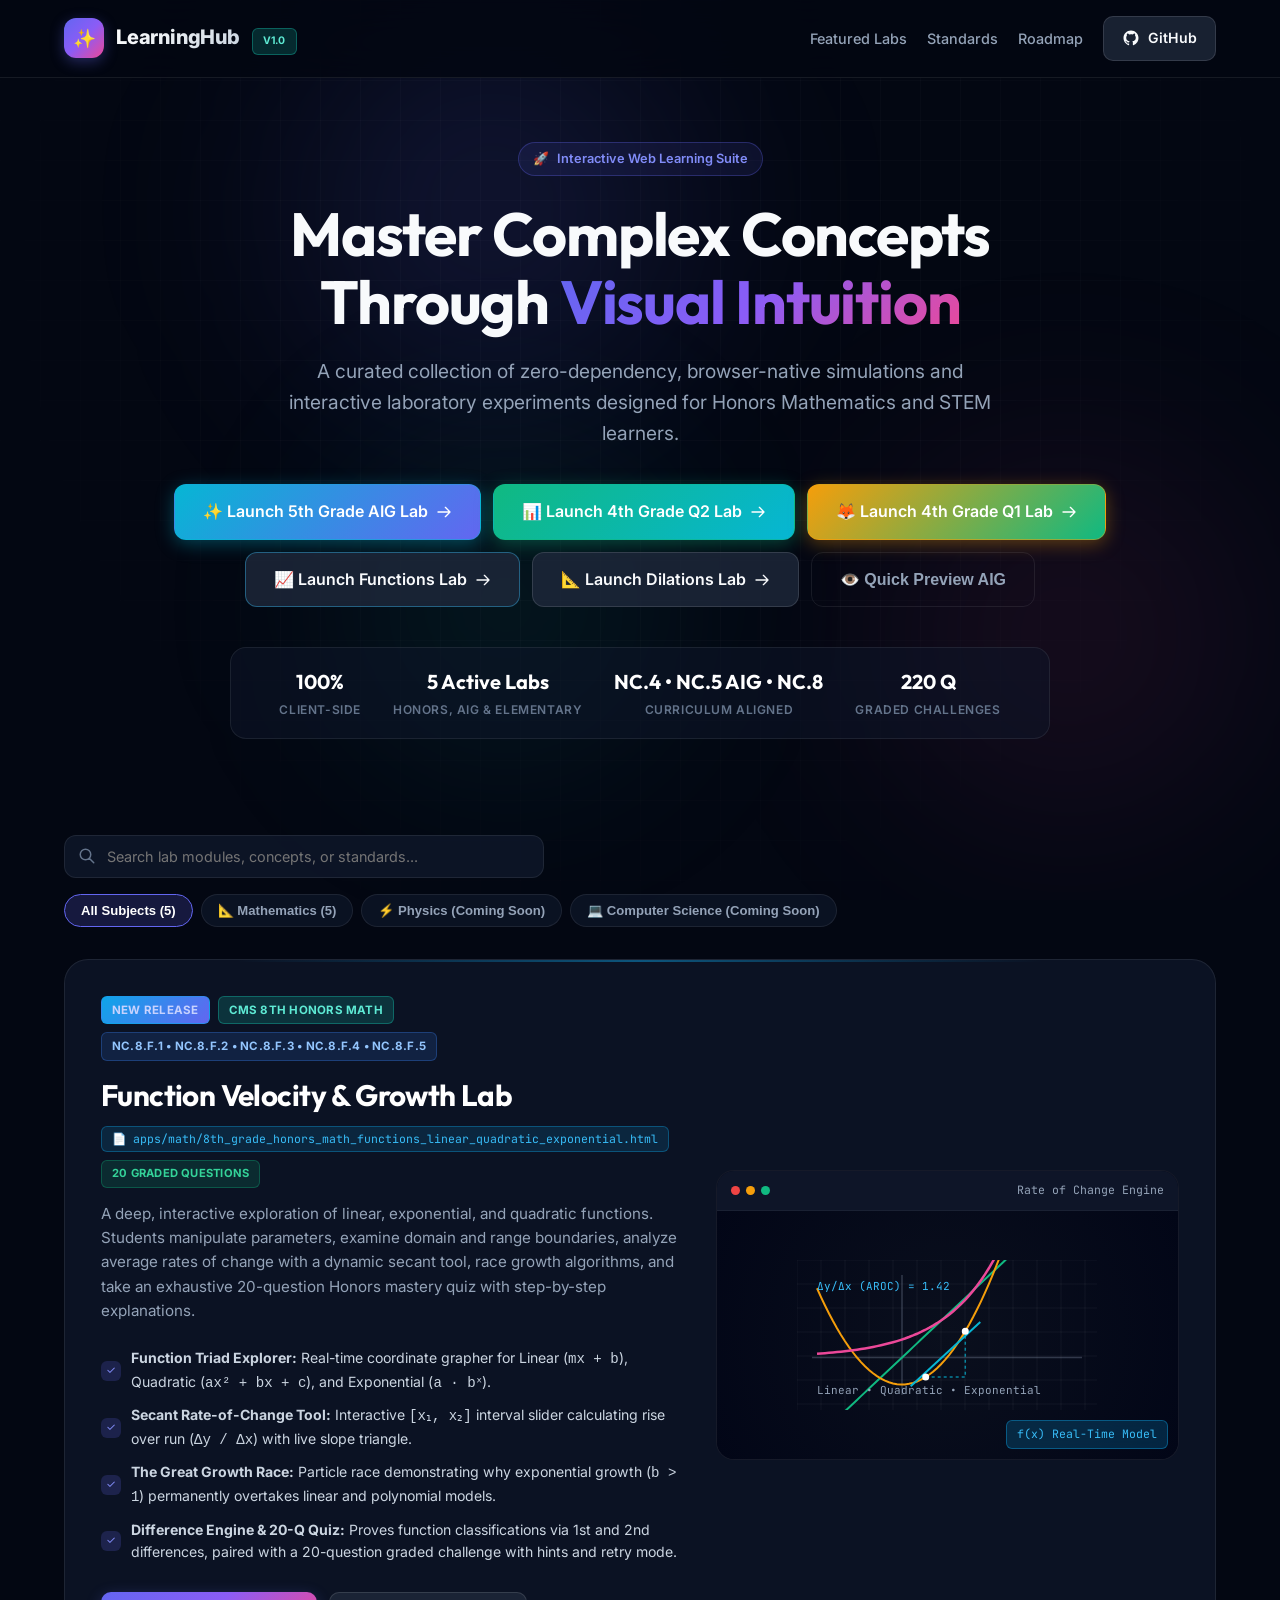
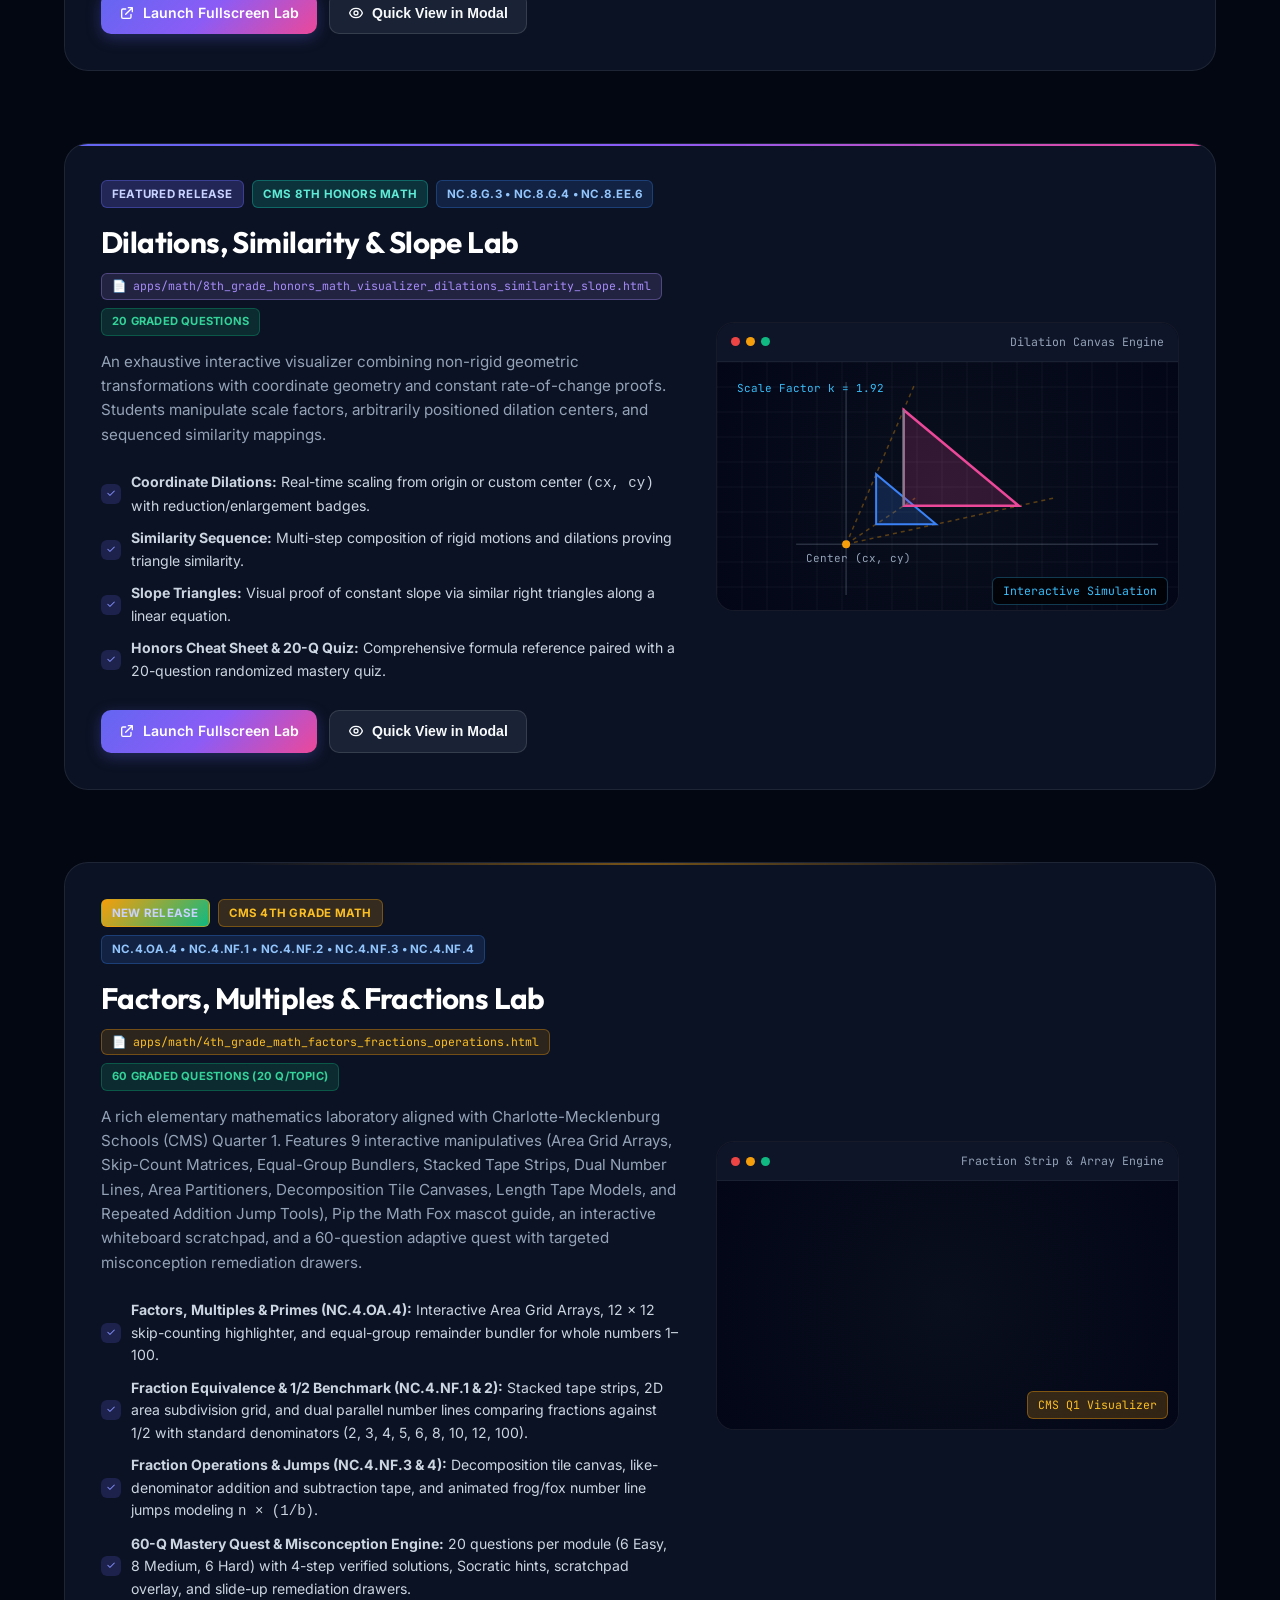
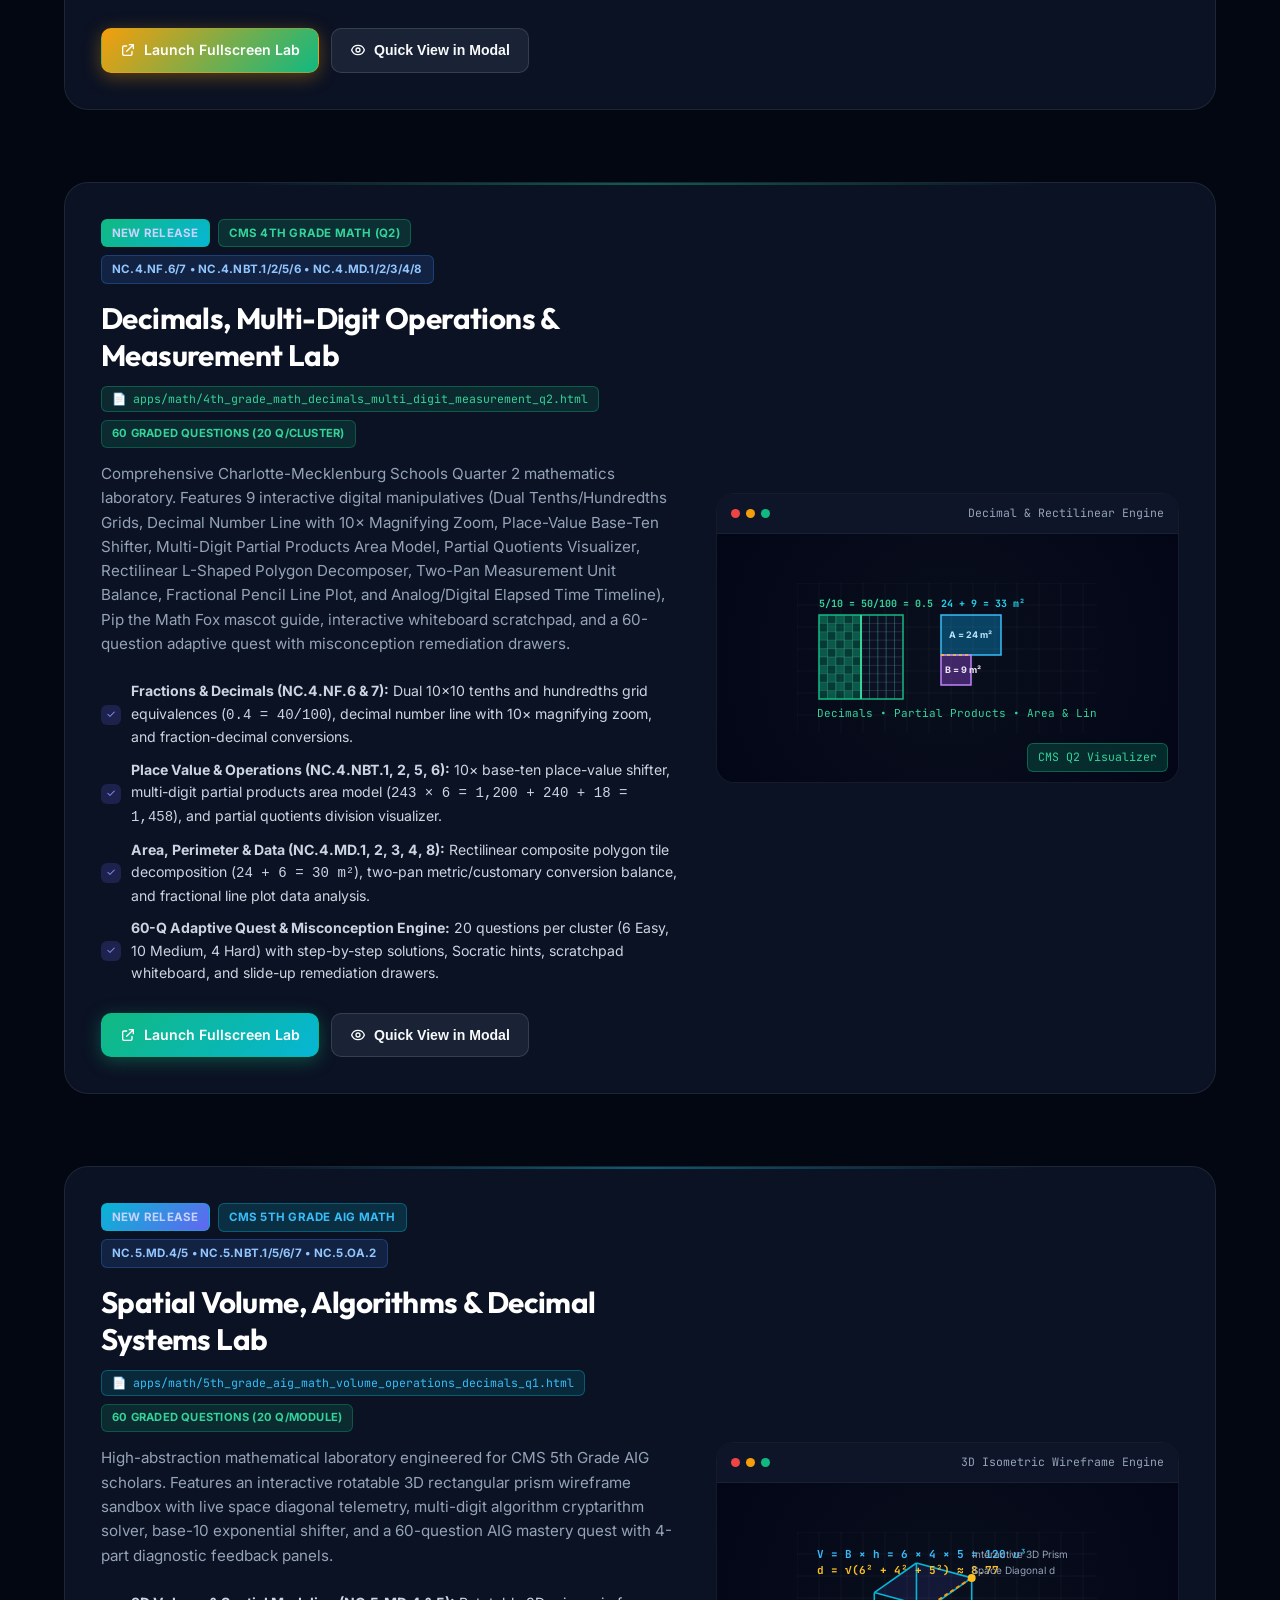
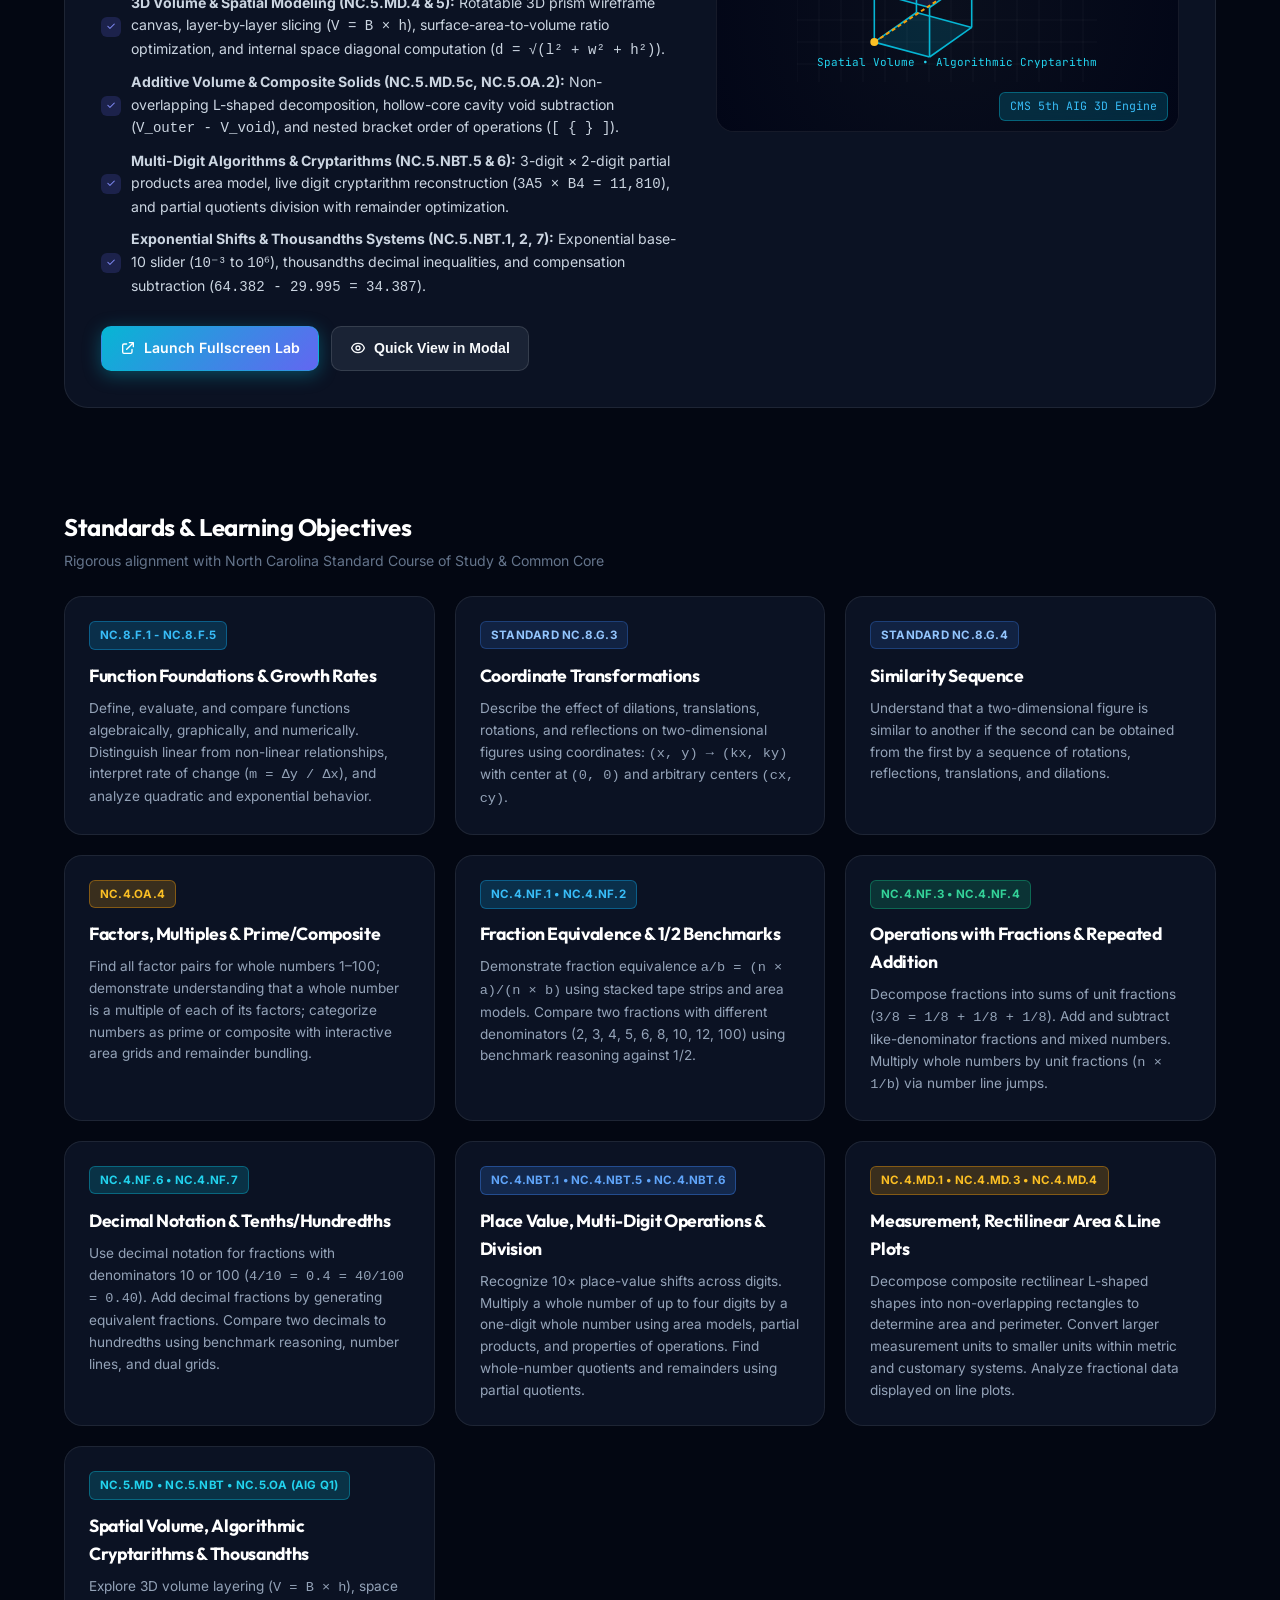
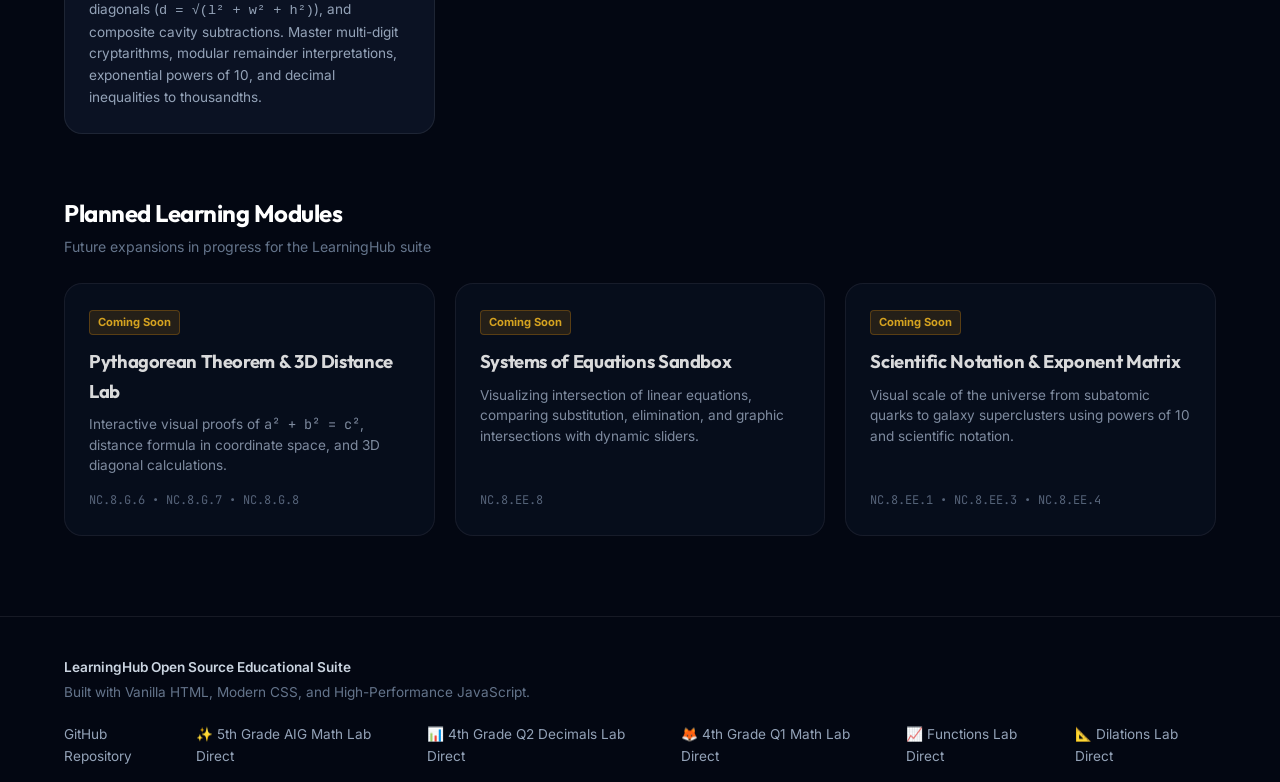
==== commit 94317138: "feat: add CMS 5th Grade AIG Math Q1 Spatial Volume, Algorithms & Decimal Systems Lab" ====
--- a/index.html
+++ b/index.html
@@ -66,6 +66,10 @@
       </p>
 
       <div class="card-actions" style="justify-content: center; margin-bottom: 24px; flex-wrap: wrap; gap: 12px;">
+        <a href="apps/math/5th_grade_aig_math_volume_operations_decimals_q1.html" class="btn btn-primary btn-lg" id="heroLaunchGrade5AigBtn" style="background: linear-gradient(135deg, #06b6d4, #6366f1); border: 1px solid rgba(6, 182, 212, 0.4); box-shadow: 0 4px 18px rgba(6, 182, 212, 0.35);">
+          <span>✨ Launch 5th Grade AIG Lab</span>
+          <svg width="16" height="16" fill="none" stroke="currentColor" viewBox="0 0 24 24"><path stroke-linecap="round" stroke-linejoin="round" stroke-width="2" d="M14 5l7 7m0 0l-7 7m7-7H3"></path></svg>
+        </a>
         <a href="apps/math/4th_grade_math_decimals_multi_digit_measurement_q2.html" class="btn btn-primary btn-lg" id="heroLaunchGrade4Q2Btn" style="background: linear-gradient(135deg, #10b981, #06b6d4); border: 1px solid rgba(16, 185, 129, 0.4); box-shadow: 0 4px 18px rgba(16, 185, 129, 0.35);">
           <span>📊 Launch 4th Grade Q2 Lab</span>
           <svg width="16" height="16" fill="none" stroke="currentColor" viewBox="0 0 24 24"><path stroke-linecap="round" stroke-linejoin="round" stroke-width="2" d="M14 5l7 7m0 0l-7 7m7-7H3"></path></svg>
@@ -82,8 +86,8 @@
           <span>📐 Launch Dilations Lab</span>
           <svg width="16" height="16" fill="none" stroke="currentColor" viewBox="0 0 24 24"><path stroke-linecap="round" stroke-linejoin="round" stroke-width="2" d="M14 5l7 7m0 0l-7 7m7-7H3"></path></svg>
         </a>
-        <button type="button" class="btn btn-outline btn-lg open-modal-btn" data-url="apps/math/4th_grade_math_decimals_multi_digit_measurement_q2.html" data-title="CMS 4th Grade Math: Decimals, Operations & Measurement Lab (Q2)" id="heroPreviewGrade4Q2Btn">
-          <span>👁️ Quick Preview Q2</span>
+        <button type="button" class="btn btn-outline btn-lg open-modal-btn" data-url="apps/math/5th_grade_aig_math_volume_operations_decimals_q1.html" data-title="CMS 5th Grade AIG Math: Spatial Volume, Algorithms & Decimal Systems Lab" id="heroPreviewGrade5AigBtn">
+          <span>👁️ Quick Preview AIG</span>
         </button>
       </div>
 
@@ -94,15 +98,15 @@
           <span class="stat-label">Client-Side</span>
         </div>
         <div class="stat-item">
-          <span class="stat-num">4 Active Labs</span>
-          <span class="stat-label">Honors & Elementary</span>
+          <span class="stat-num">5 Active Labs</span>
+          <span class="stat-label">Honors, AIG & Elementary</span>
         </div>
         <div class="stat-item">
-          <span class="stat-num">NC.4 (Q1+Q2) • NC.8</span>
+          <span class="stat-num">NC.4 • NC.5 AIG • NC.8</span>
           <span class="stat-label">Curriculum Aligned</span>
         </div>
         <div class="stat-item">
-          <span class="stat-num">160 Q</span>
+          <span class="stat-num">220 Q</span>
           <span class="stat-label">Graded Challenges</span>
         </div>
       </div>
@@ -118,8 +122,8 @@
       </div>
 
       <div class="filter-pills" role="tablist">
-        <button class="filter-pill active" data-category="all" id="pillAll">All Subjects (4)</button>
-        <button class="filter-pill" data-category="math" id="pillMath">📐 Mathematics (4)</button>
+        <button class="filter-pill active" data-category="all" id="pillAll">All Subjects (5)</button>
+        <button class="filter-pill" data-category="math" id="pillMath">📐 Mathematics (5)</button>
         <button class="filter-pill" data-category="physics" id="pillPhysics">⚡ Physics (Coming Soon)</button>
         <button class="filter-pill" data-category="cs" id="pillCS">💻 Computer Science (Coming Soon)</button>
       </div>
@@ -416,6 +420,78 @@
         </div>
       </article>
 
+      <!-- App Card 5: 5th Grade AIG Math: Spatial Volume, Algorithms & Decimal Systems Lab -->
+      <article class="featured-card glass-panel app-item-card" data-category="math" data-filename="5th_grade_aig_math_volume_operations_decimals_q1.html" data-keywords="5th_grade_aig_math_volume_operations_decimals_q1 5th grade aig math volume 3d rectangular prism unit cube packing composite solid space diagonal order of operations brackets multi-digit multiplication algorithm cryptarithm partial quotients remainder base ten powers of 10 scientific notation decimal expanded form inequalities thousandths mental math nc.5.md nc.5.nbt nc.5.oa" id="cardGrade5AigMath">
+        <div class="card-top-glow" style="background: radial-gradient(circle, rgba(6, 182, 212, 0.45) 0%, transparent 70%);"></div>
+        <div class="featured-grid">
+          
+          <!-- Content Left -->
+          <div>
+            <div class="featured-badge-group">
+              <span class="badge badge-featured" style="background: linear-gradient(135deg, #06b6d4, #6366f1); border-color: rgba(6, 182, 212, 0.5);">New Release</span>
+              <span class="badge badge-grade" style="background: rgba(6, 182, 212, 0.18); color: #38bdf8; border: 1px solid rgba(6, 182, 212, 0.35);">CMS 5th Grade AIG Math</span>
+              <span class="badge badge-standard">NC.5.MD.4/5 • NC.5.NBT.1/5/6/7 • NC.5.OA.2</span>
+            </div>
+
+            <h2 class="card-heading searchable-title">Spatial Volume, Algorithms & Decimal Systems Lab</h2>
+            <div style="margin: 8px 0 14px; display: flex; align-items: center; gap: 8px; flex-wrap: wrap;">
+              <span class="mono" style="font-size: 0.72rem; color: #38bdf8; background: rgba(6, 182, 212, 0.14); padding: 3px 10px; border-radius: 6px; border: 1px solid rgba(6, 182, 212, 0.35);">📄 apps/math/5th_grade_aig_math_volume_operations_decimals_q1.html</span>
+              <span class="badge" style="font-size: 0.7rem; background: rgba(16, 185, 129, 0.15); color: #34d399; border: 1px solid rgba(16, 185, 129, 0.3);">60 Graded Questions (20 Q/Module)</span>
+            </div>
+            <p class="card-desc searchable-desc">
+              High-abstraction mathematical laboratory engineered for CMS 5th Grade AIG scholars. Features an interactive rotatable 3D rectangular prism wireframe sandbox with live space diagonal telemetry, multi-digit algorithm cryptarithm solver, base-10 exponential shifter, and a 60-question AIG mastery quest with 4-part diagnostic feedback panels.
+            </p>
+
+            <ul class="feature-list">
+              <li class="feature-item">
+                <span class="feature-bullet">✓</span>
+                <span><strong>3D Volume & Spatial Modeling (NC.5.MD.4 & 5):</strong> Rotatable 3D prism wireframe canvas, layer-by-layer slicing (<code>V = B × h</code>), surface-area-to-volume ratio optimization, and internal space diagonal computation (<code>d = √(l² + w² + h²)</code>).</span>
+              </li>
+              <li class="feature-item">
+                <span class="feature-bullet">✓</span>
+                <span><strong>Additive Volume & Composite Solids (NC.5.MD.5c, NC.5.OA.2):</strong> Non-overlapping L-shaped decomposition, hollow-core cavity void subtraction (<code>V_outer - V_void</code>), and nested bracket order of operations (<code>[ { } ]</code>).</span>
+              </li>
+              <li class="feature-item">
+                <span class="feature-bullet">✓</span>
+                <span><strong>Multi-Digit Algorithms & Cryptarithms (NC.5.NBT.5 & 6):</strong> 3-digit × 2-digit partial products area model, live digit cryptarithm reconstruction (<code>3A5 × B4 = 11,810</code>), and partial quotients division with remainder optimization.</span>
+              </li>
+              <li class="feature-item">
+                <span class="feature-bullet">✓</span>
+                <span><strong>Exponential Shifts & Thousandths Systems (NC.5.NBT.1, 2, 7):</strong> Exponential base-10 slider (<code>10⁻³</code> to <code>10⁶</code>), thousandths decimal inequalities, and compensation subtraction (<code>64.382 - 29.995 = 34.387</code>).</span>
+              </li>
+            </ul>
+
+            <div class="card-actions">
+              <a href="apps/math/5th_grade_aig_math_volume_operations_decimals_q1.html" class="btn btn-primary" id="launchGrade5AigLabBtn" style="background: linear-gradient(135deg, #06b6d4, #6366f1); border: 1px solid rgba(6, 182, 212, 0.4); box-shadow: 0 4px 18px rgba(6, 182, 212, 0.35);">
+                <svg width="16" height="16" fill="none" stroke="currentColor" viewBox="0 0 24 24"><path stroke-linecap="round" stroke-linejoin="round" stroke-width="2" d="M10 6H6a2 2 0 00-2 2v10a2 2 0 002 2h10a2 2 0 002-2v-4M14 4h6m0 0v6m0-6L10 14"></path></svg>
+                <span>Launch Fullscreen Lab</span>
+              </a>
+              <button type="button" class="btn btn-secondary open-modal-btn" data-url="apps/math/5th_grade_aig_math_volume_operations_decimals_q1.html" data-title="CMS 5th Grade AIG Math: Spatial Volume, Algorithms & Decimal Systems Lab" id="previewGrade5AigLabBtn">
+                <svg width="16" height="16" fill="none" stroke="currentColor" viewBox="0 0 24 24"><path stroke-linecap="round" stroke-linejoin="round" stroke-width="2" d="M15 12a3 3 0 11-6 0 3 3 0 016 0z"></path><path stroke-linecap="round" stroke-linejoin="round" stroke-width="2" d="M2.458 12C3.732 7.943 7.523 5 12 5c4.478 0 8.268 2.943 9.542 7-1.274 4.057-5.064 7-9.542 7-4.477 0-8.268-2.943-9.542-7z"></path></svg>
+                <span>Quick View in Modal</span>
+              </button>
+            </div>
+          </div>
+
+          <!-- Dynamic Mini-Visualizer Canvas Right -->
+          <div class="visual-preview-box">
+            <div class="preview-header">
+              <div class="window-dots">
+                <div class="dot dot-red"></div>
+                <div class="dot dot-yellow"></div>
+                <div class="dot dot-green"></div>
+              </div>
+              <span class="mono" style="font-size: 0.72rem; color: #94a3b8;">3D Isometric Wireframe Engine</span>
+            </div>
+            <div class="preview-canvas-container">
+              <canvas id="previewCanvasGrade5Aig"></canvas>
+              <span class="canvas-overlay-tag mono" style="background: rgba(6, 182, 212, 0.2); color: #38bdf8; border-color: rgba(6, 182, 212, 0.4);">CMS 5th AIG 3D Engine</span>
+            </div>
+          </div>
+
+        </div>
+      </article>
+
     </section>
 
     <!-- Standards & Curriculum Alignment Section -->
@@ -496,6 +572,14 @@
           <h3 style="font-size: 1.1rem; color: #fff; margin-bottom: 8px;">Measurement, Rectilinear Area & Line Plots</h3>
           <p style="font-size: 0.85rem; color: var(--text-secondary); line-height: 1.6;">
             Decompose composite rectilinear L-shaped shapes into non-overlapping rectangles to determine area and perimeter. Convert larger measurement units to smaller units within metric and customary systems. Analyze fractional data displayed on line plots.
+          </p>
+        </div>
+
+        <div class="glass-panel" style="padding: 24px; border-radius: var(--radius-lg);">
+          <span class="badge badge-standard" style="margin-bottom: 12px; background: rgba(6, 182, 212, 0.2); color: #22d3ee; border-color: rgba(6, 182, 212, 0.4);">NC.5.MD • NC.5.NBT • NC.5.OA (AIG Q1)</span>
+          <h3 style="font-size: 1.1rem; color: #fff; margin-bottom: 8px;">Spatial Volume, Algorithmic Cryptarithms & Thousandths</h3>
+          <p style="font-size: 0.85rem; color: var(--text-secondary); line-height: 1.6;">
+            Explore 3D volume layering (<code>V = B × h</code>), space diagonals (<code>d = √(l² + w² + h²)</code>), and composite cavity subtractions. Master multi-digit cryptarithms, modular remainder interpretations, exponential powers of 10, and decimal inequalities to thousandths.
           </p>
         </div>
       </div>
@@ -569,6 +653,7 @@
       </div>
       <div class="footer-links">
         <a href="https://github.com/jimmymj/learning" target="_blank" rel="noopener noreferrer" class="footer-link">GitHub Repository</a>
+        <a href="apps/math/5th_grade_aig_math_volume_operations_decimals_q1.html" class="footer-link">✨ 5th Grade AIG Math Lab Direct</a>
         <a href="apps/math/4th_grade_math_decimals_multi_digit_measurement_q2.html" class="footer-link">📊 4th Grade Q2 Decimals Lab Direct</a>
         <a href="apps/math/4th_grade_math_factors_fractions_operations.html" class="footer-link">🦊 4th Grade Q1 Math Lab Direct</a>
         <a href="apps/math/8th_grade_honors_math_functions_linear_quadratic_exponential.html" class="footer-link">📈 Functions Lab Direct</a>
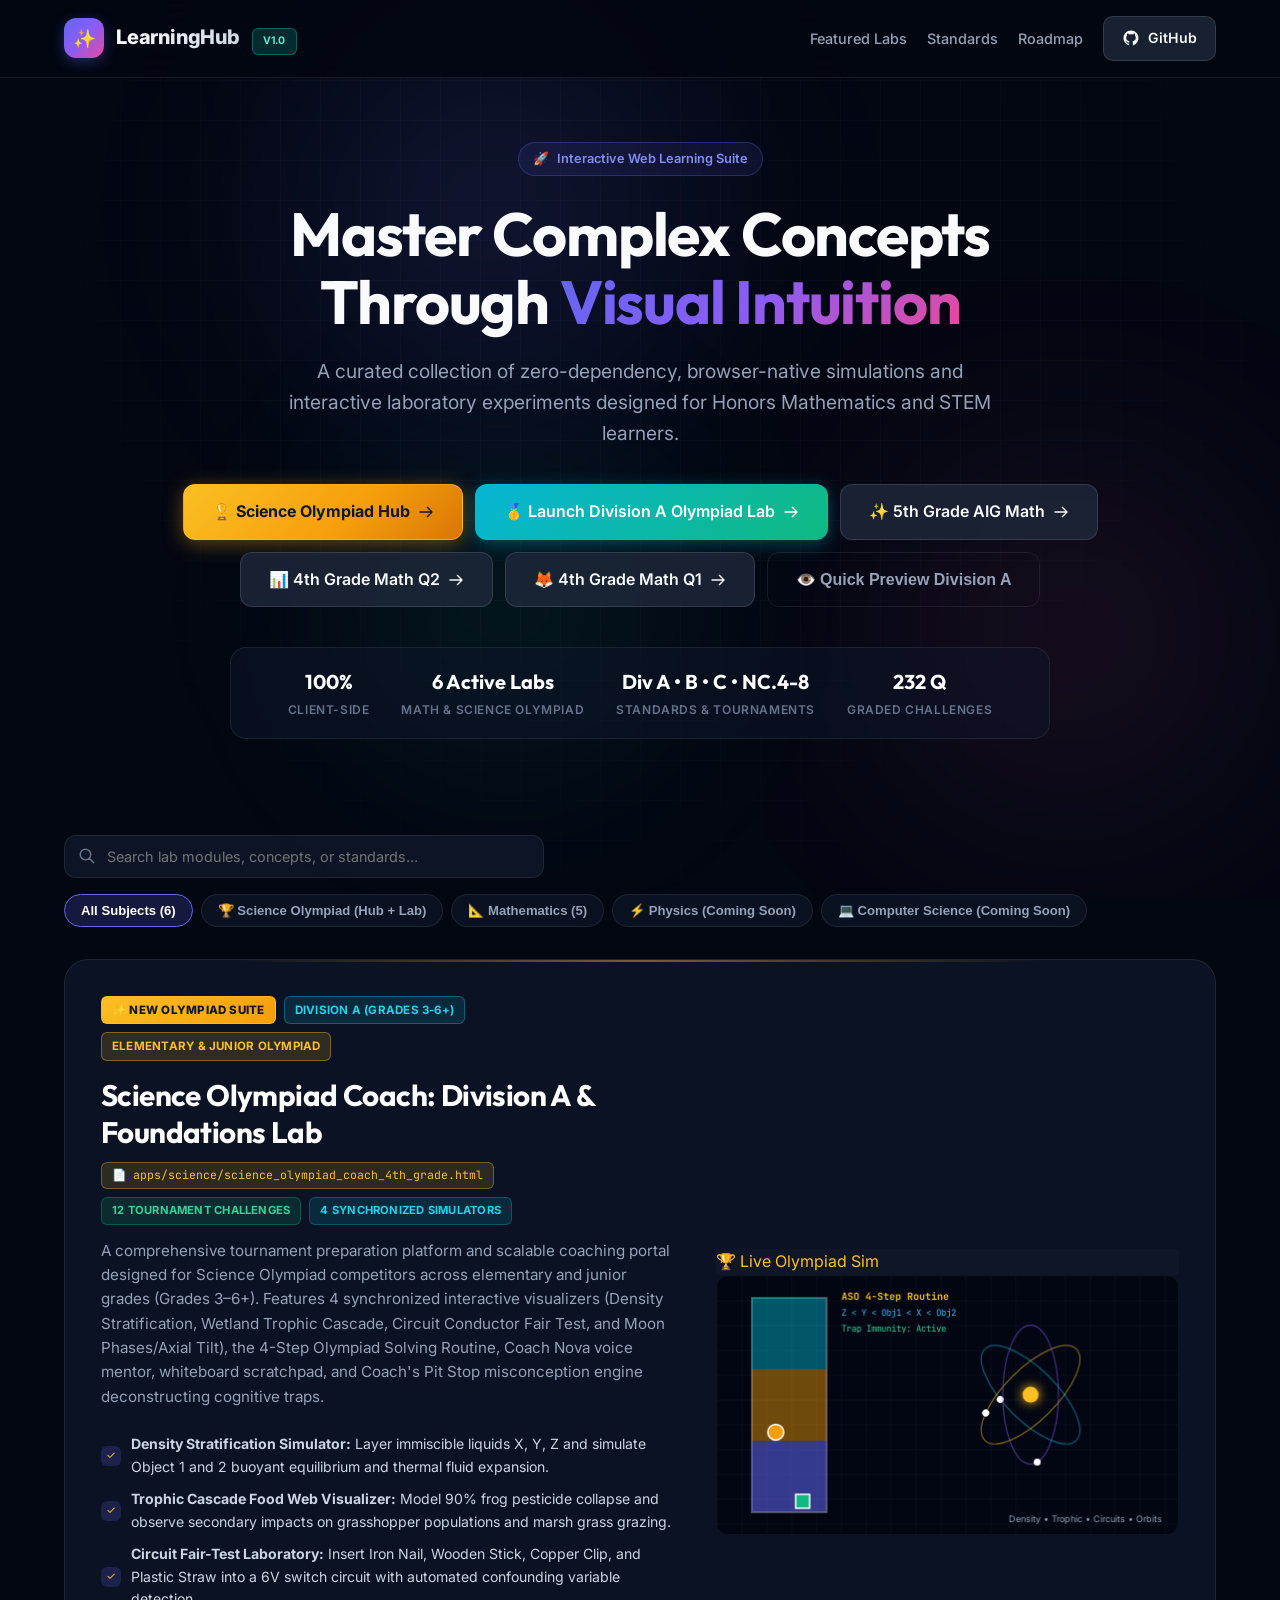
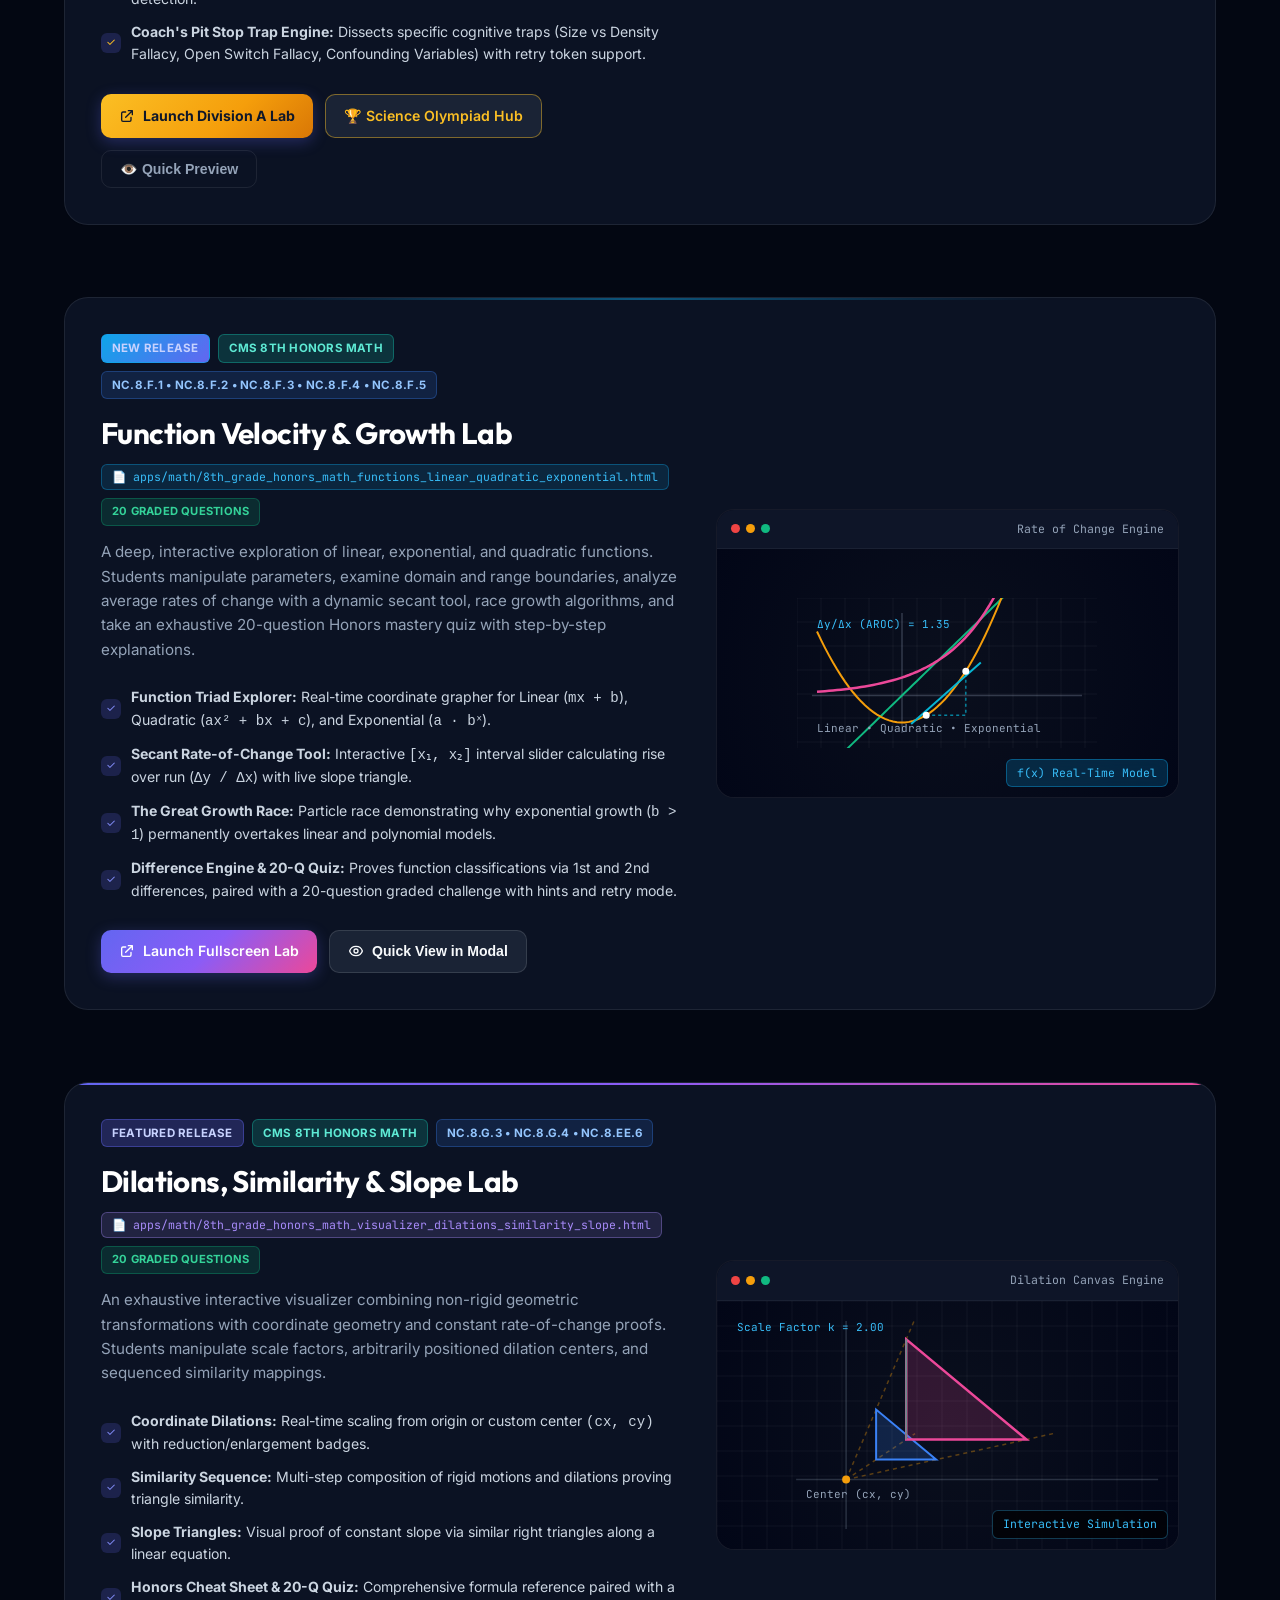
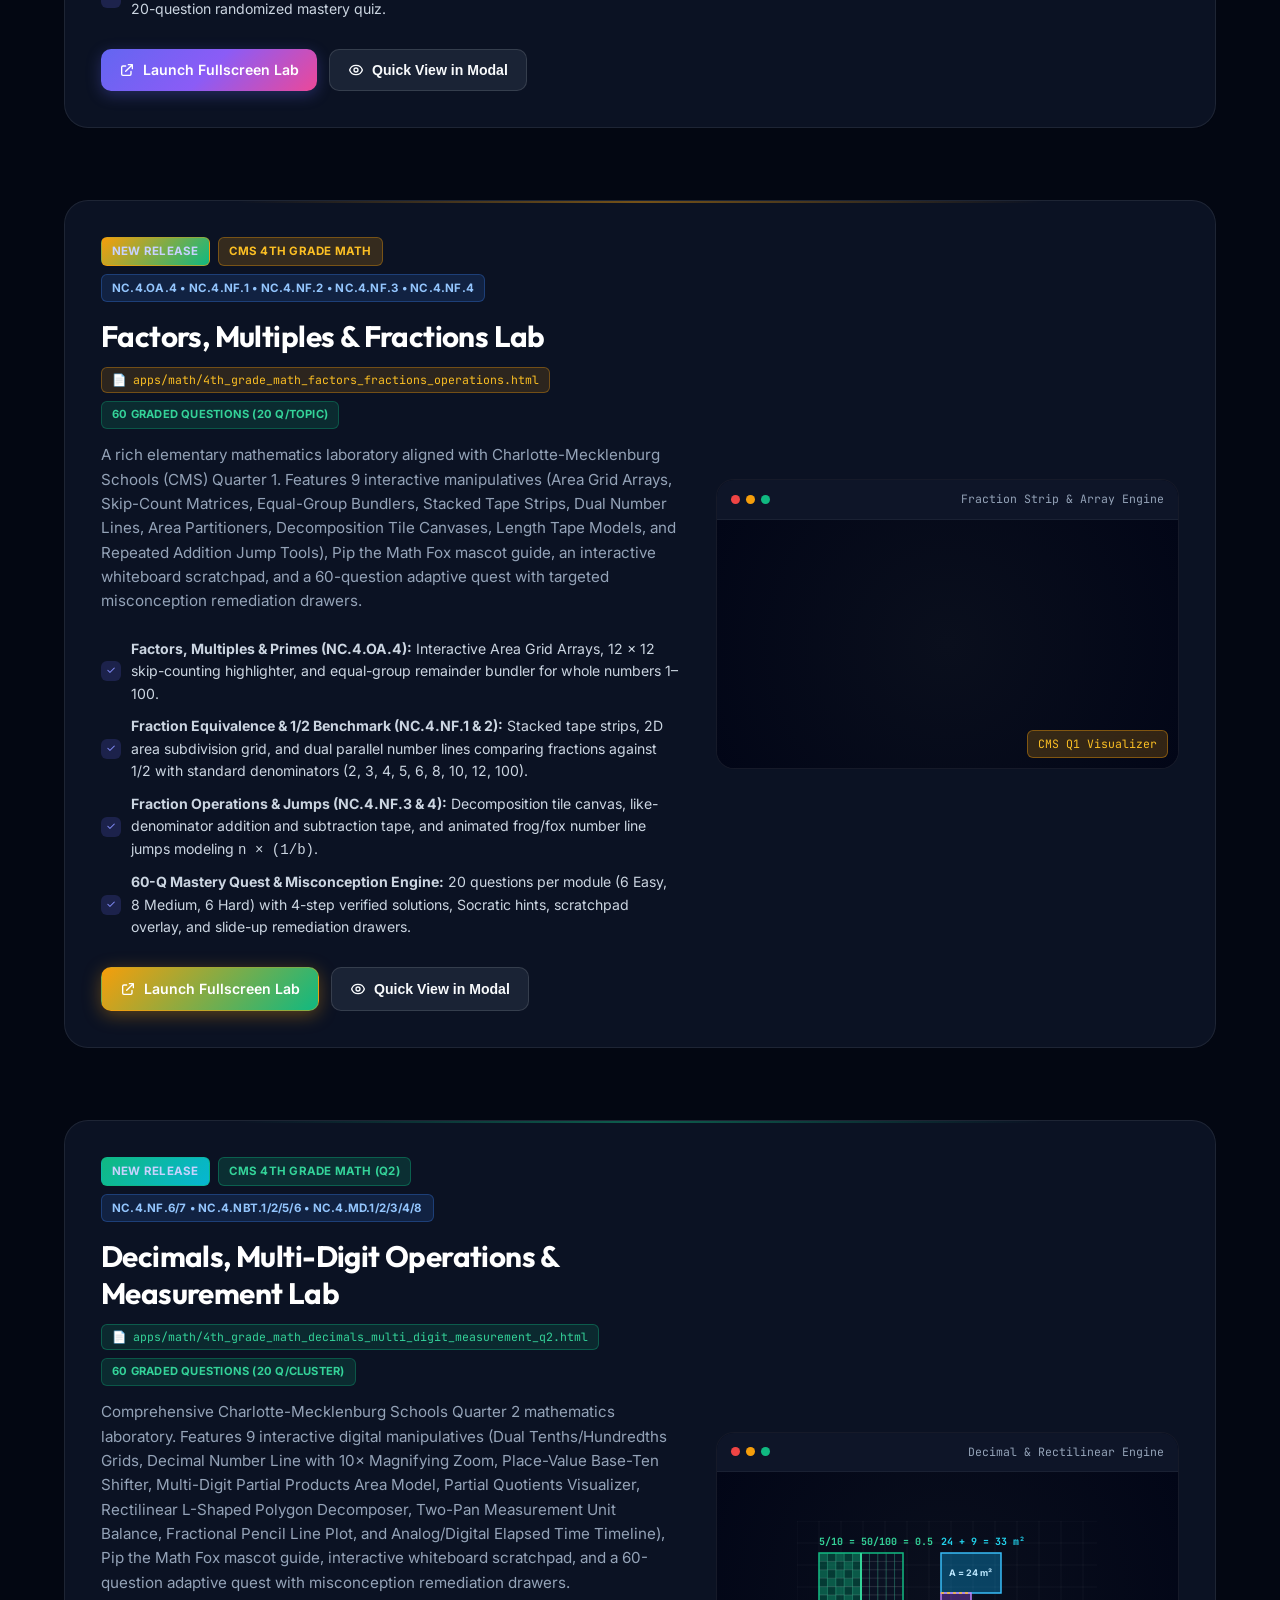
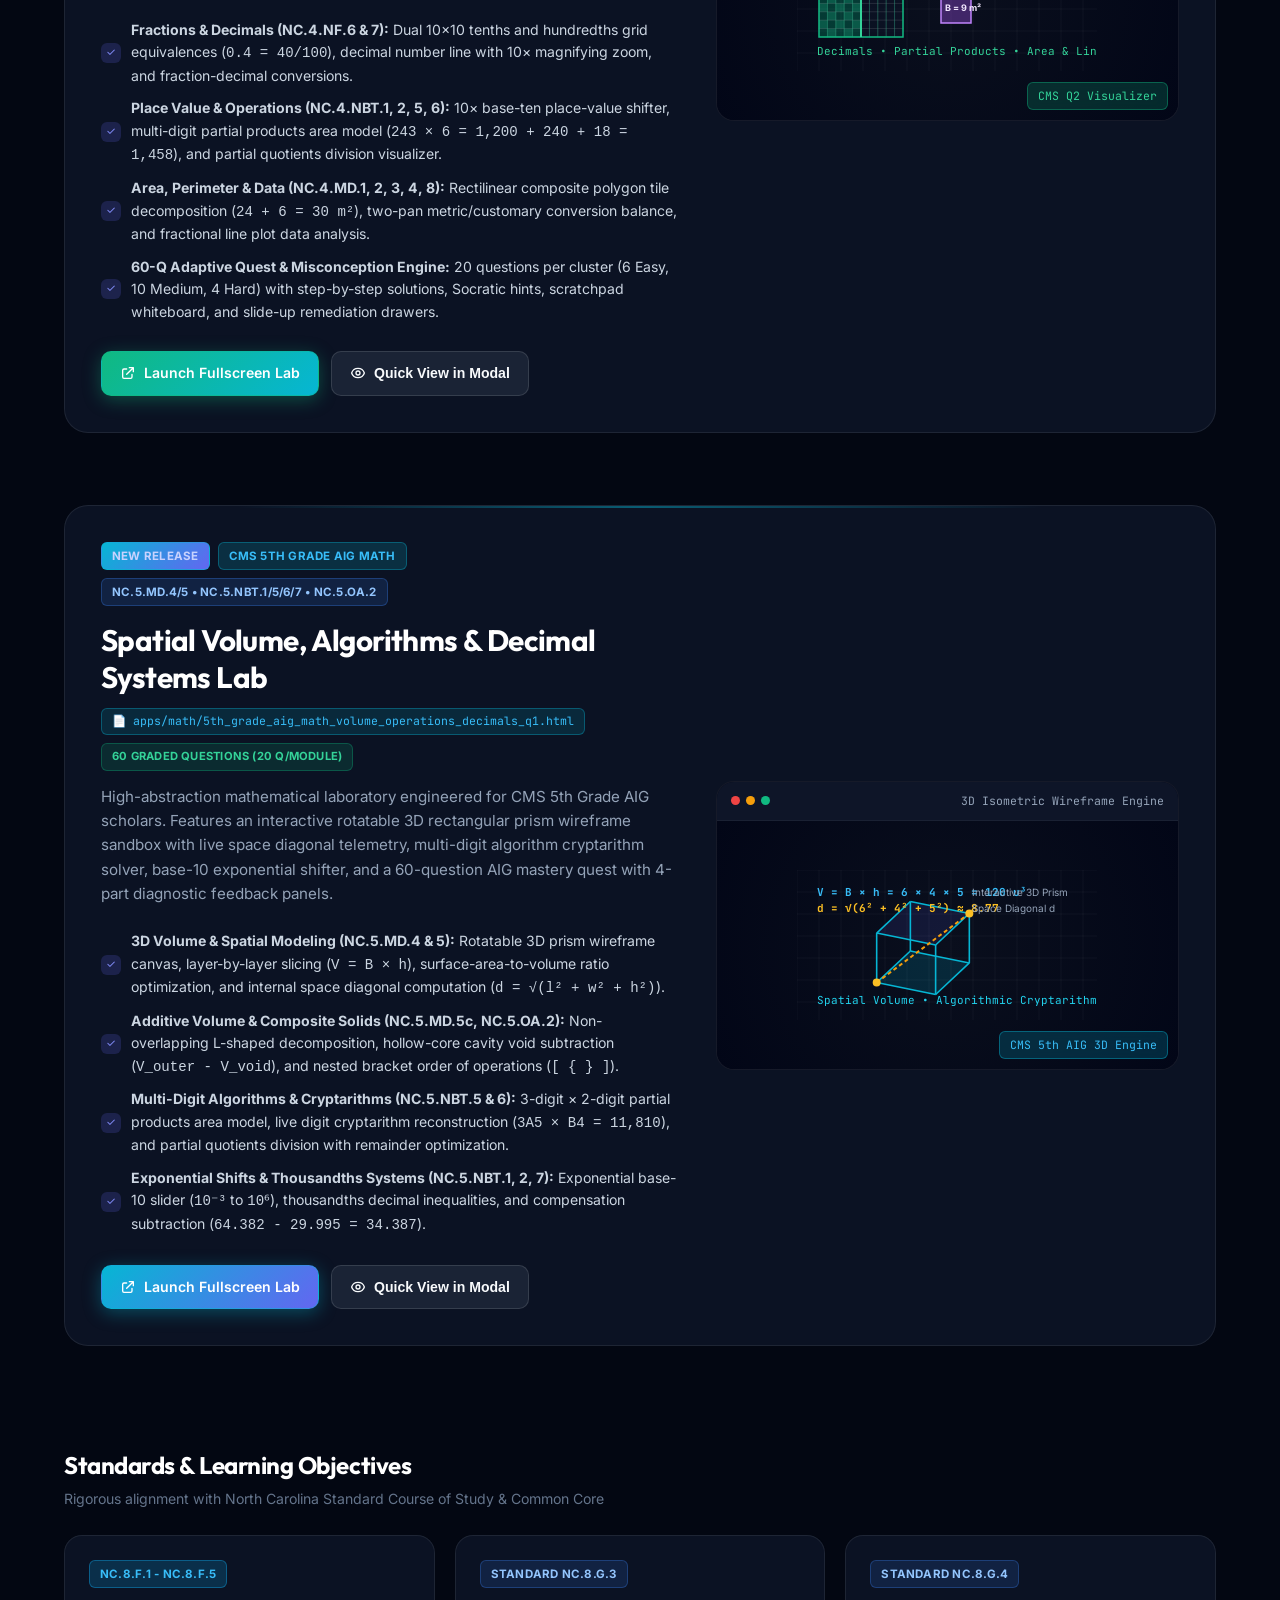
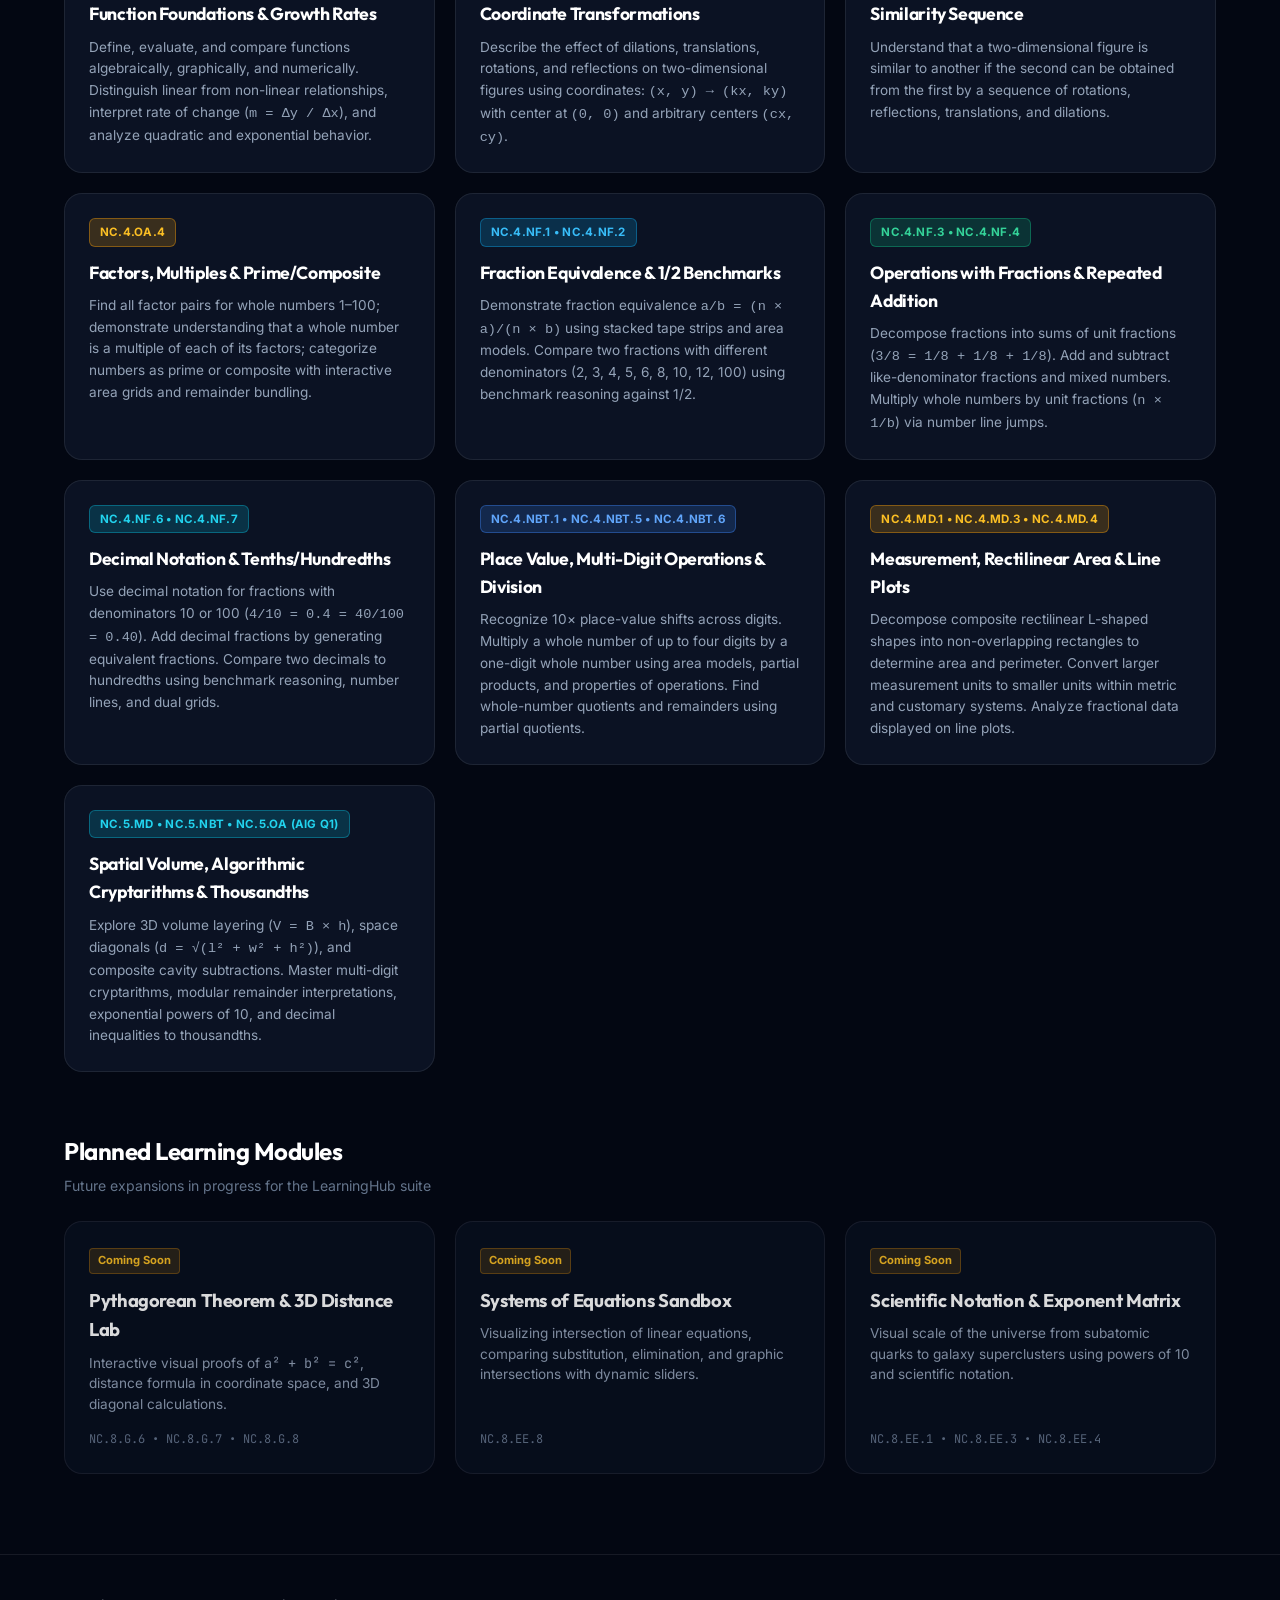
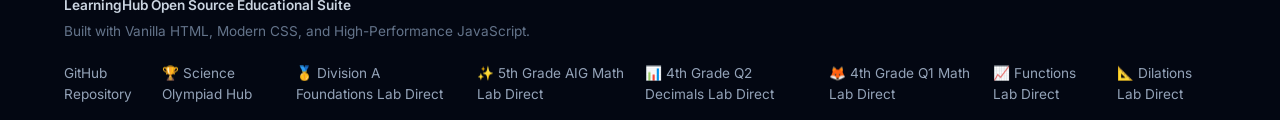
==== commit 555dedf8: "feat: add Science Olympiad Coaching Hub and Division A Foundations Lab with custom in-app notificati" ====
--- a/index.html
+++ b/index.html
@@ -66,28 +66,28 @@
       </p>
 
       <div class="card-actions" style="justify-content: center; margin-bottom: 24px; flex-wrap: wrap; gap: 12px;">
-        <a href="apps/math/5th_grade_aig_math_volume_operations_decimals_q1.html" class="btn btn-primary btn-lg" id="heroLaunchGrade5AigBtn" style="background: linear-gradient(135deg, #06b6d4, #6366f1); border: 1px solid rgba(6, 182, 212, 0.4); box-shadow: 0 4px 18px rgba(6, 182, 212, 0.35);">
-          <span>✨ Launch 5th Grade AIG Lab</span>
+        <a href="apps/science/index.html" class="btn btn-primary btn-lg" id="heroLaunchScienceOlympiadBtn" style="background: linear-gradient(135deg, #fbbf24 0%, #f59e0b 60%, #d97706 100%); color: #0f172a; font-weight: 700; border: 1px solid rgba(251, 191, 36, 0.6); box-shadow: 0 4px 20px rgba(245, 158, 11, 0.4);">
+          <span>🏆 Science Olympiad Hub</span>
           <svg width="16" height="16" fill="none" stroke="currentColor" viewBox="0 0 24 24"><path stroke-linecap="round" stroke-linejoin="round" stroke-width="2" d="M14 5l7 7m0 0l-7 7m7-7H3"></path></svg>
         </a>
-        <a href="apps/math/4th_grade_math_decimals_multi_digit_measurement_q2.html" class="btn btn-primary btn-lg" id="heroLaunchGrade4Q2Btn" style="background: linear-gradient(135deg, #10b981, #06b6d4); border: 1px solid rgba(16, 185, 129, 0.4); box-shadow: 0 4px 18px rgba(16, 185, 129, 0.35);">
-          <span>📊 Launch 4th Grade Q2 Lab</span>
+        <a href="apps/science/science_olympiad_coach_4th_grade.html" class="btn btn-primary btn-lg" id="heroLaunchGrade4AsoBtn" style="background: linear-gradient(135deg, #06b6d4, #10b981); border: 1px solid rgba(6, 182, 212, 0.4); box-shadow: 0 4px 18px rgba(6, 182, 212, 0.35);">
+          <span>🥇 Launch Division A Olympiad Lab</span>
           <svg width="16" height="16" fill="none" stroke="currentColor" viewBox="0 0 24 24"><path stroke-linecap="round" stroke-linejoin="round" stroke-width="2" d="M14 5l7 7m0 0l-7 7m7-7H3"></path></svg>
         </a>
-        <a href="apps/math/4th_grade_math_factors_fractions_operations.html" class="btn btn-primary btn-lg" id="heroLaunchGrade4Btn" style="background: linear-gradient(135deg, #f59e0b, #10b981); border: 1px solid rgba(245, 158, 11, 0.4); box-shadow: 0 4px 18px rgba(245, 158, 11, 0.35);">
-          <span>🦊 Launch 4th Grade Q1 Lab</span>
+        <a href="apps/math/5th_grade_aig_math_volume_operations_decimals_q1.html" class="btn btn-secondary btn-lg" id="heroLaunchGrade5AigBtn">
+          <span>✨ 5th Grade AIG Math</span>
           <svg width="16" height="16" fill="none" stroke="currentColor" viewBox="0 0 24 24"><path stroke-linecap="round" stroke-linejoin="round" stroke-width="2" d="M14 5l7 7m0 0l-7 7m7-7H3"></path></svg>
         </a>
-        <a href="apps/math/8th_grade_honors_math_functions_linear_quadratic_exponential.html" class="btn btn-secondary btn-lg" id="heroLaunchFunctionsBtn" style="border: 1px solid rgba(56, 189, 248, 0.4);">
-          <span>📈 Launch Functions Lab</span>
+        <a href="apps/math/4th_grade_math_decimals_multi_digit_measurement_q2.html" class="btn btn-secondary btn-lg" id="heroLaunchGrade4Q2Btn">
+          <span>📊 4th Grade Math Q2</span>
           <svg width="16" height="16" fill="none" stroke="currentColor" viewBox="0 0 24 24"><path stroke-linecap="round" stroke-linejoin="round" stroke-width="2" d="M14 5l7 7m0 0l-7 7m7-7H3"></path></svg>
         </a>
-        <a href="apps/math/8th_grade_honors_math_visualizer_dilations_similarity_slope.html" class="btn btn-secondary btn-lg" id="heroLaunchDilationsBtn">
-          <span>📐 Launch Dilations Lab</span>
+        <a href="apps/math/4th_grade_math_factors_fractions_operations.html" class="btn btn-secondary btn-lg" id="heroLaunchGrade4Btn">
+          <span>🦊 4th Grade Math Q1</span>
           <svg width="16" height="16" fill="none" stroke="currentColor" viewBox="0 0 24 24"><path stroke-linecap="round" stroke-linejoin="round" stroke-width="2" d="M14 5l7 7m0 0l-7 7m7-7H3"></path></svg>
         </a>
-        <button type="button" class="btn btn-outline btn-lg open-modal-btn" data-url="apps/math/5th_grade_aig_math_volume_operations_decimals_q1.html" data-title="CMS 5th Grade AIG Math: Spatial Volume, Algorithms & Decimal Systems Lab" id="heroPreviewGrade5AigBtn">
-          <span>👁️ Quick Preview AIG</span>
+        <button type="button" class="btn btn-outline btn-lg open-modal-btn" data-url="apps/science/science_olympiad_coach_4th_grade.html" data-title="Science Olympiad Coach: Division A &amp; Foundations Lab" id="heroPreviewOlympiadBtn">
+          <span>👁️ Quick Preview Division A</span>
         </button>
       </div>
 
@@ -98,15 +98,15 @@
           <span class="stat-label">Client-Side</span>
         </div>
         <div class="stat-item">
-          <span class="stat-num">5 Active Labs</span>
-          <span class="stat-label">Honors, AIG & Elementary</span>
+          <span class="stat-num">6 Active Labs</span>
+          <span class="stat-label">Math &amp; Science Olympiad</span>
         </div>
         <div class="stat-item">
-          <span class="stat-num">NC.4 • NC.5 AIG • NC.8</span>
-          <span class="stat-label">Curriculum Aligned</span>
+          <span class="stat-num">Div A • B • C • NC.4-8</span>
+          <span class="stat-label">Standards &amp; Tournaments</span>
         </div>
         <div class="stat-item">
-          <span class="stat-num">220 Q</span>
+          <span class="stat-num">232 Q</span>
           <span class="stat-label">Graded Challenges</span>
         </div>
       </div>
@@ -122,7 +122,8 @@
       </div>
 
       <div class="filter-pills" role="tablist">
-        <button class="filter-pill active" data-category="all" id="pillAll">All Subjects (5)</button>
+        <button class="filter-pill active" data-category="all" id="pillAll">All Subjects (6)</button>
+        <button class="filter-pill" data-category="science" id="pillScience">🏆 Science Olympiad (Hub + Lab)</button>
         <button class="filter-pill" data-category="math" id="pillMath">📐 Mathematics (5)</button>
         <button class="filter-pill" data-category="physics" id="pillPhysics">⚡ Physics (Coming Soon)</button>
         <button class="filter-pill" data-category="cs" id="pillCS">💻 Computer Science (Coming Soon)</button>
@@ -131,6 +132,73 @@
 
     <!-- Featured App Showcase Cards -->
     <section id="featured-section" style="display: flex; flex-direction: column; gap: 32px;">
+      
+      <!-- App Card 0: Science Olympiad Coach & Hub -->
+      <article class="featured-card glass-panel app-item-card" data-category="science" data-filename="science_olympiad_coach_4th_grade.html" data-keywords="science olympiad coach division a elementary junior stem foundations tournament density column trophic cascade circuit fair test lunar orbit" id="cardScienceOlympiadCoach">
+        <div class="card-top-glow" style="background: radial-gradient(circle, rgba(251, 191, 36, 0.45) 0%, transparent 70%);"></div>
+        <div class="featured-grid">
+          
+          <!-- Content Left -->
+          <div>
+            <div class="featured-badge-group">
+              <span class="badge badge-featured" style="background: linear-gradient(135deg, #fbbf24, #f59e0b); color: #0f172a; font-weight: 800; border-color: rgba(251, 191, 36, 0.7);">✨ New Olympiad Suite</span>
+              <span class="badge badge-grade" style="background: rgba(6, 182, 212, 0.15); color: #22d3ee; border-color: rgba(6, 182, 212, 0.4);">Division A (Grades 3-6+)</span>
+              <span class="badge badge-standard" style="background: rgba(251, 191, 36, 0.15); color: #fbbf24; border-color: rgba(251, 191, 36, 0.4);">Elementary &amp; Junior Olympiad</span>
+            </div>
+
+            <h2 class="card-heading searchable-title">Science Olympiad Coach: Division A &amp; Foundations Lab</h2>
+            <div style="margin: 8px 0 14px; display: flex; align-items: center; gap: 8px; flex-wrap: wrap;">
+              <span class="mono" style="font-size: 0.72rem; color: #fbbf24; background: rgba(251, 191, 36, 0.14); padding: 3px 10px; border-radius: 6px; border: 1px solid rgba(251, 191, 36, 0.35);">📄 apps/science/science_olympiad_coach_4th_grade.html</span>
+              <span class="badge" style="font-size: 0.7rem; background: rgba(16, 185, 129, 0.15); color: #34d399; border: 1px solid rgba(16, 185, 129, 0.3);">12 Tournament Challenges</span>
+              <span class="badge" style="font-size: 0.7rem; background: rgba(6, 182, 212, 0.15); color: #22d3ee; border: 1px solid rgba(6, 182, 212, 0.3);">4 Synchronized Simulators</span>
+            </div>
+            <p class="card-desc searchable-desc">
+              A comprehensive tournament preparation platform and scalable coaching portal designed for Science Olympiad competitors across elementary and junior grades (Grades 3–6+). Features 4 synchronized interactive visualizers (Density Stratification, Wetland Trophic Cascade, Circuit Conductor Fair Test, and Moon Phases/Axial Tilt), the 4-Step Olympiad Solving Routine, Coach Nova voice mentor, whiteboard scratchpad, and Coach's Pit Stop misconception engine deconstructing cognitive traps.
+            </p>
+
+            <ul class="feature-list">
+              <li class="feature-item">
+                <span class="feature-bullet" style="color: #fbbf24;">✓</span>
+                <span><strong>Density Stratification Simulator:</strong> Layer immiscible liquids X, Y, Z and simulate Object 1 and 2 buoyant equilibrium and thermal fluid expansion.</span>
+              </li>
+              <li class="feature-item">
+                <span class="feature-bullet" style="color: #fbbf24;">✓</span>
+                <span><strong>Trophic Cascade Food Web Visualizer:</strong> Model 90% frog pesticide collapse and observe secondary impacts on grasshopper populations and marsh grass grazing.</span>
+              </li>
+              <li class="feature-item">
+                <span class="feature-bullet" style="color: #fbbf24;">✓</span>
+                <span><strong>Circuit Fair-Test Laboratory:</strong> Insert Iron Nail, Wooden Stick, Copper Clip, and Plastic Straw into a 6V switch circuit with automated confounding variable detection.</span>
+              </li>
+              <li class="feature-item">
+                <span class="feature-bullet" style="color: #fbbf24;">✓</span>
+                <span><strong>Coach's Pit Stop Trap Engine:</strong> Dissects specific cognitive traps (Size vs Density Fallacy, Open Switch Fallacy, Confounding Variables) with retry token support.</span>
+              </li>
+            </ul>
+
+            <div class="card-actions">
+              <a href="apps/science/science_olympiad_coach_4th_grade.html" class="btn btn-primary" id="launchScienceOlympiadLabBtn" style="background: linear-gradient(135deg, #fbbf24 0%, #f59e0b 60%, #d97706 100%); color: #0f172a; font-weight: 700; border-color: #fbbf24;">
+                <svg width="16" height="16" fill="none" stroke="currentColor" viewBox="0 0 24 24"><path stroke-linecap="round" stroke-linejoin="round" stroke-width="2" d="M10 6H6a2 2 0 00-2 2v10a2 2 0 002 2h10a2 2 0 002-2v-4M14 4h6m0 0v6m0-6L10 14"></path></svg>
+                <span>Launch Division A Lab</span>
+              </a>
+              <a href="apps/science/index.html" class="btn btn-secondary" id="launchScienceOlympiadPortalBtn" style="border-color: rgba(251, 191, 36, 0.45); color: #fbbf24;">
+                <span>🏆 Science Olympiad Hub</span>
+              </a>
+              <button type="button" class="btn btn-outline open-modal-btn" data-url="apps/science/science_olympiad_coach_4th_grade.html" data-title="Science Olympiad Coach: Division A &amp; Foundations Lab" id="previewScienceOlympiadBtn">
+                <span>👁️ Quick Preview</span>
+              </button>
+            </div>
+          </div>
+
+          <!-- Visual Preview Canvas Right -->
+          <div class="card-preview">
+            <div class="preview-badge" style="background: rgba(15, 23, 42, 0.85); border-color: #fbbf24; color: #fbbf24;">
+              🏆 Live Olympiad Sim
+            </div>
+            <canvas id="previewScienceOlympiadCanvas" class="preview-canvas" style="width: 100%; height: 260px; display: block; border-radius: 12px; background: rgba(3, 7, 18, 0.95); border: 1px solid rgba(255, 255, 255, 0.05);"></canvas>
+          </div>
+
+        </div>
+      </article>
       
       <!-- App Card 1: Functions Lab -->
       <article class="featured-card glass-panel app-item-card" data-category="math" data-filename="8th_grade_honors_math_functions_linear_quadratic_exponential.html" data-keywords="8th_grade_honors_math_functions_linear_quadratic_exponential functions linear quadratic exponential rate of change secant domain range nc.8.f" id="cardFunctionsVisualizer">
@@ -653,6 +721,8 @@
       </div>
       <div class="footer-links">
         <a href="https://github.com/jimmymj/learning" target="_blank" rel="noopener noreferrer" class="footer-link">GitHub Repository</a>
+        <a href="apps/science/index.html" class="footer-link">🏆 Science Olympiad Hub</a>
+        <a href="apps/science/science_olympiad_coach_4th_grade.html" class="footer-link">🥇 Division A Foundations Lab Direct</a>
         <a href="apps/math/5th_grade_aig_math_volume_operations_decimals_q1.html" class="footer-link">✨ 5th Grade AIG Math Lab Direct</a>
         <a href="apps/math/4th_grade_math_decimals_multi_digit_measurement_q2.html" class="footer-link">📊 4th Grade Q2 Decimals Lab Direct</a>
         <a href="apps/math/4th_grade_math_factors_fractions_operations.html" class="footer-link">🦊 4th Grade Q1 Math Lab Direct</a>
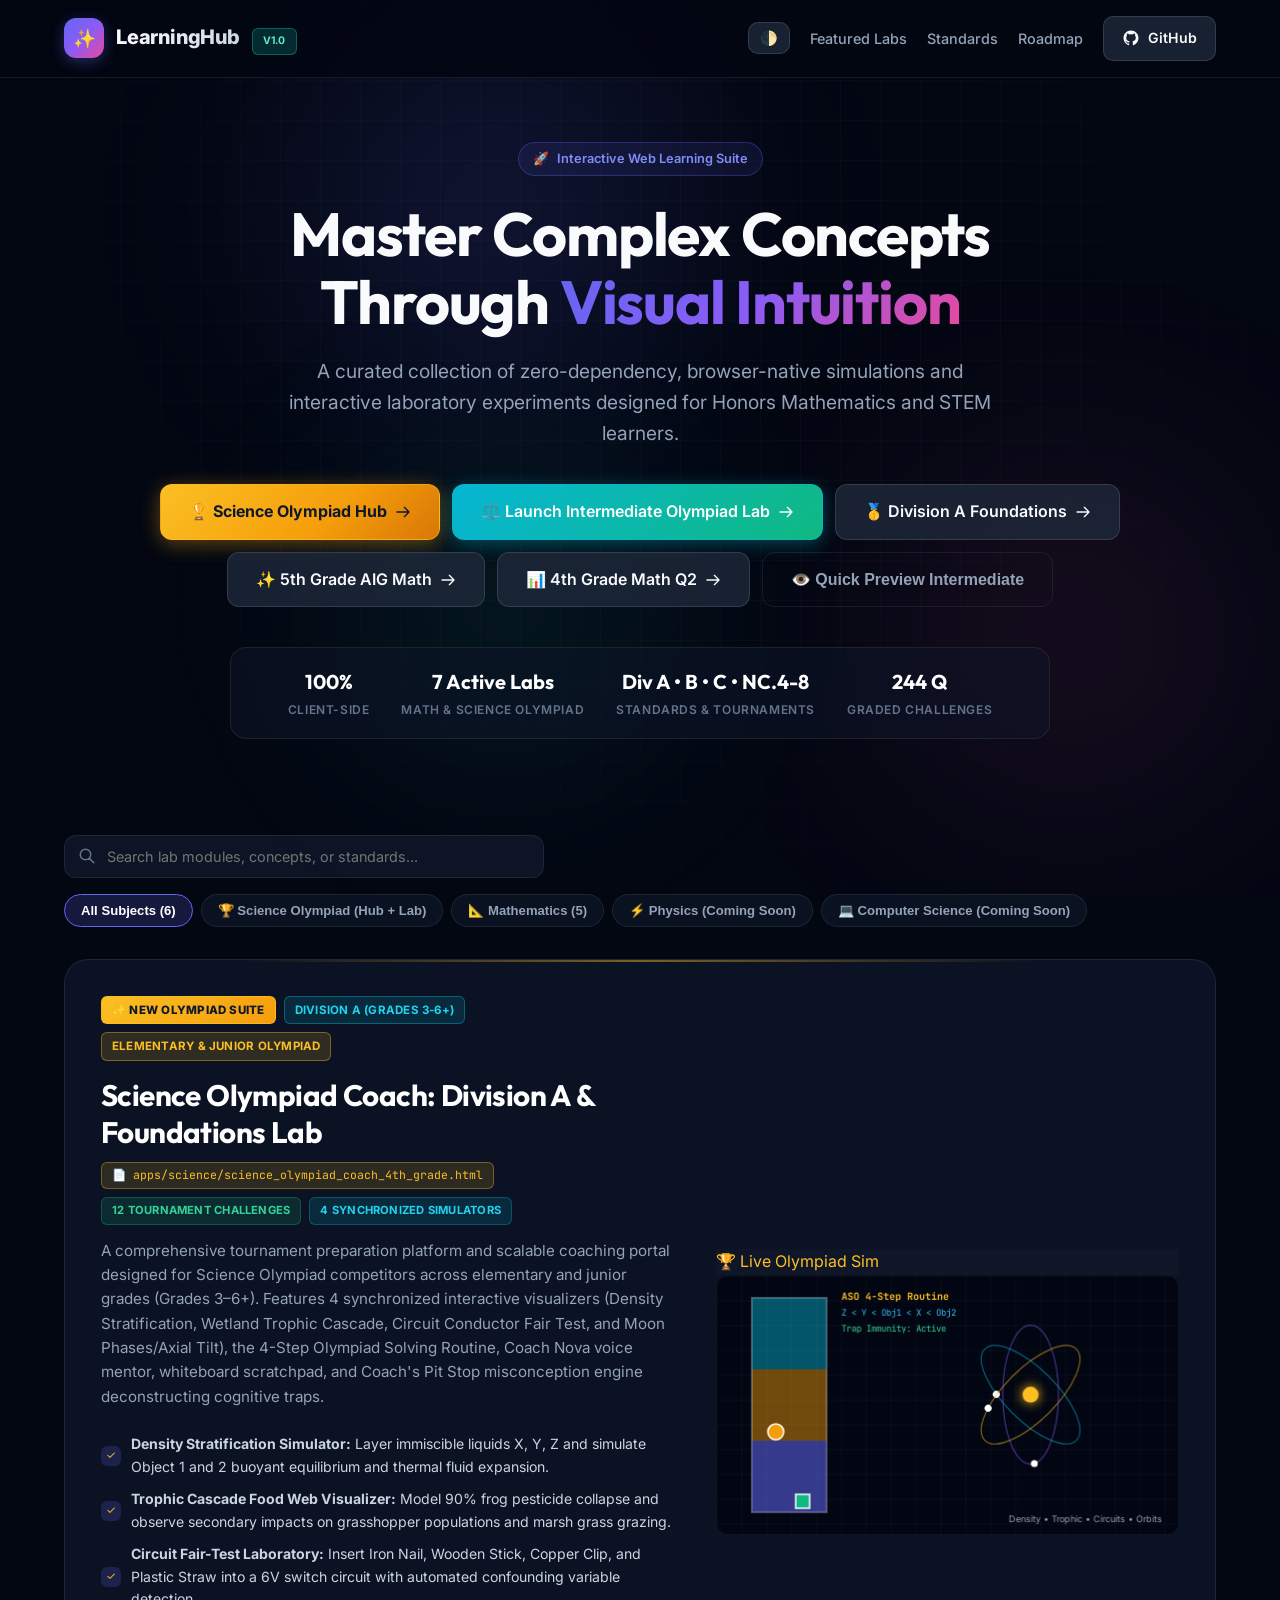
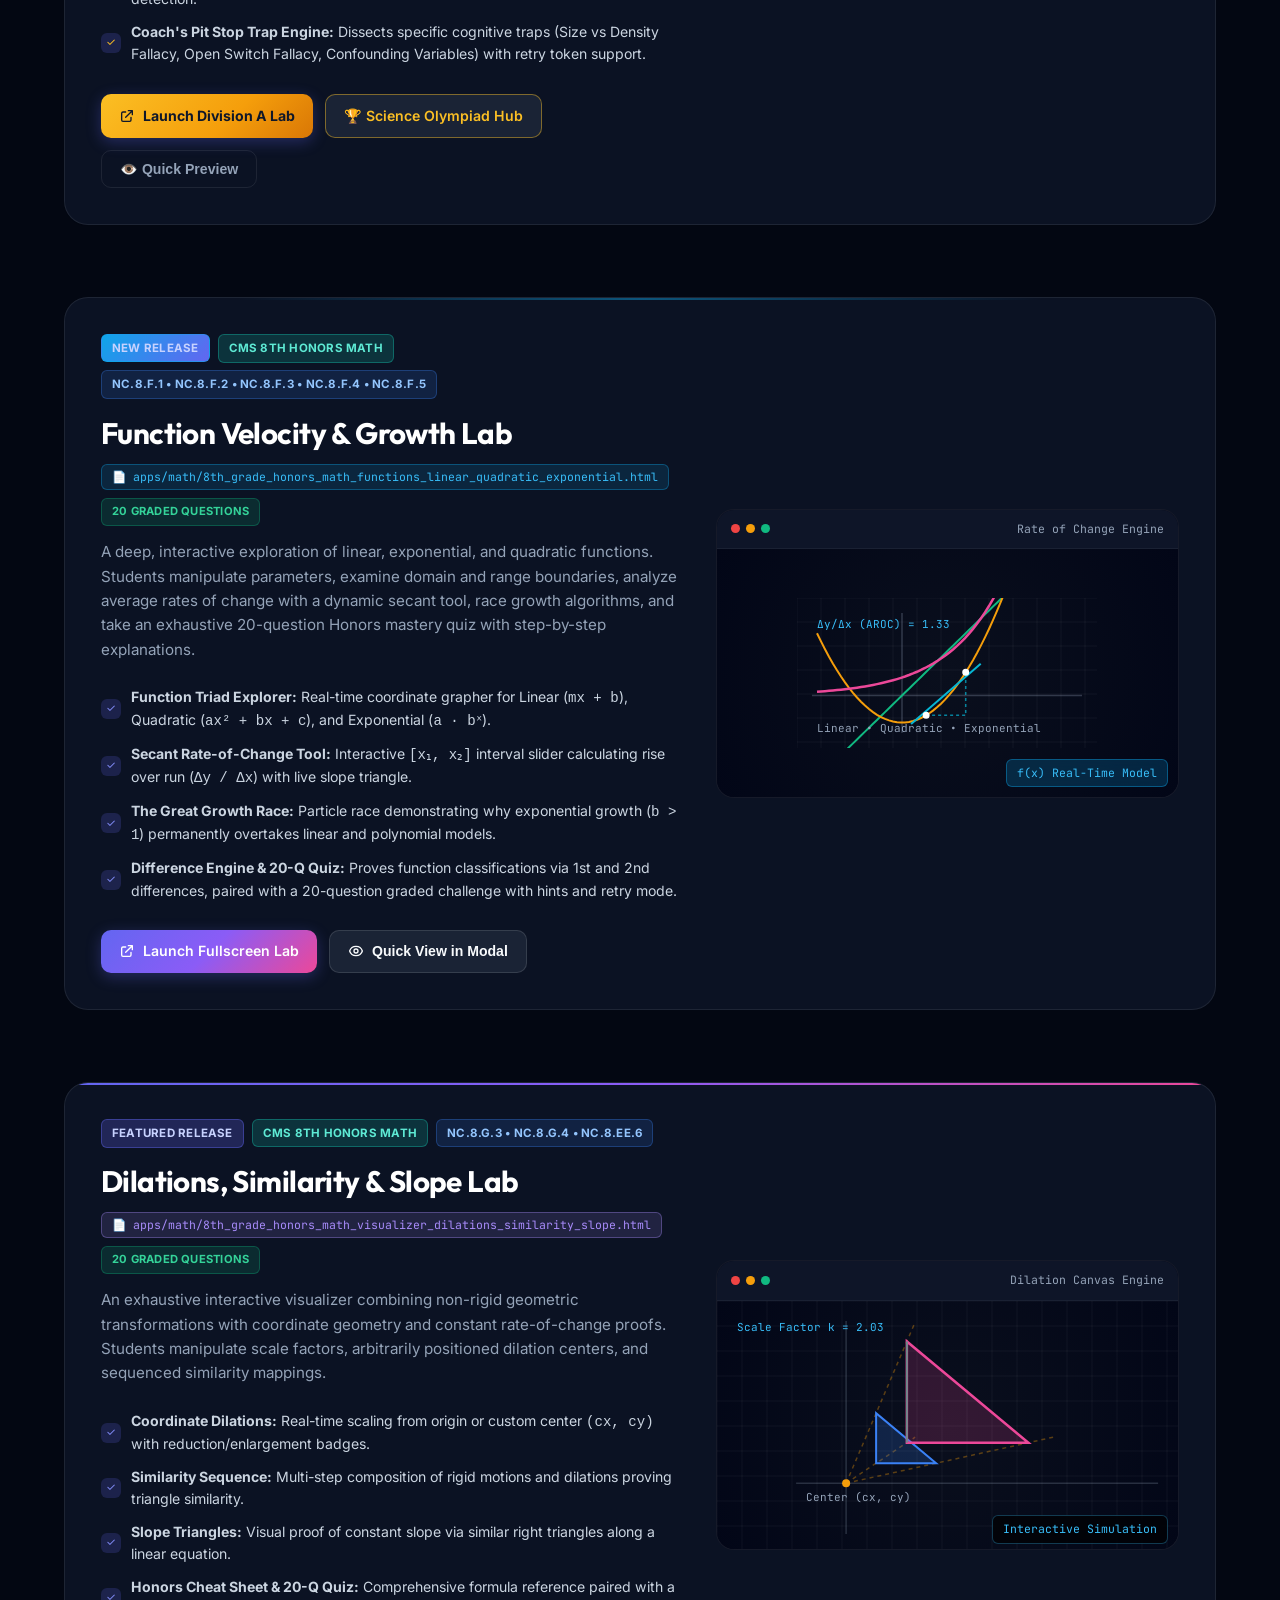
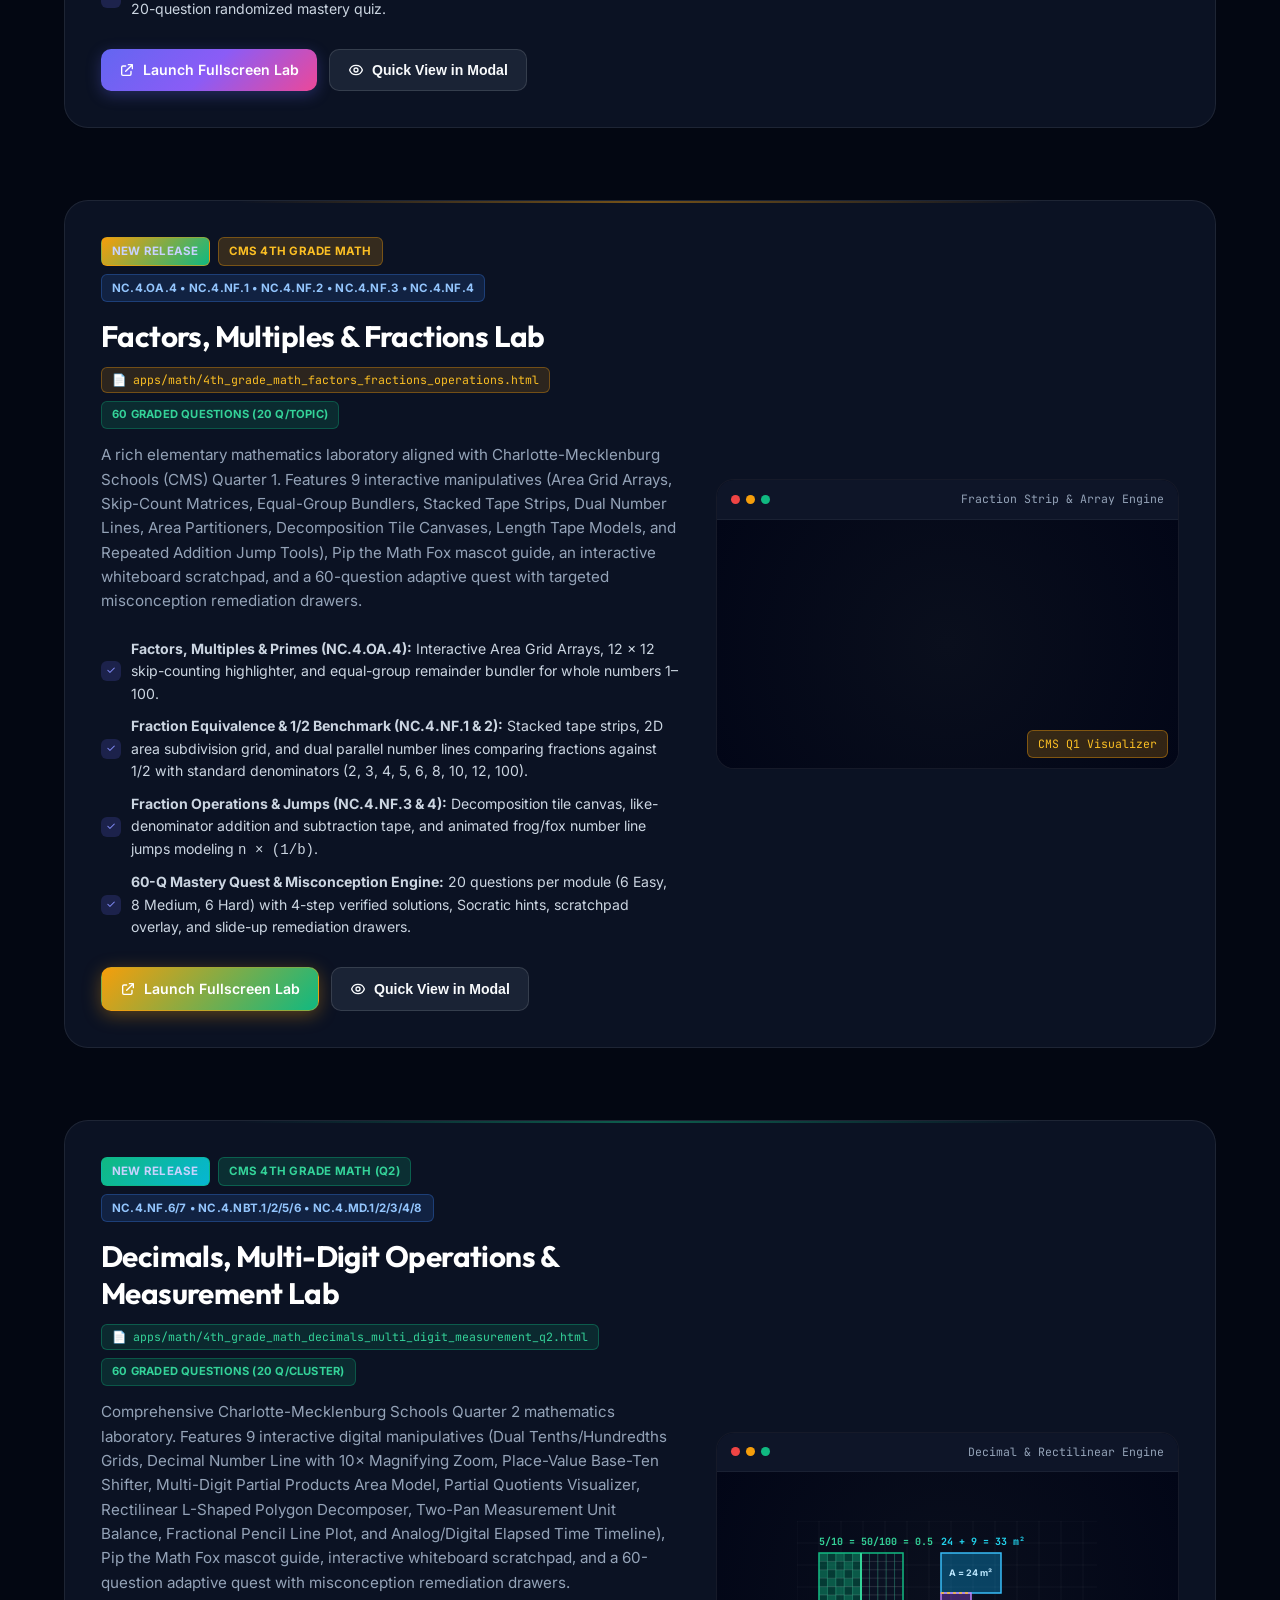
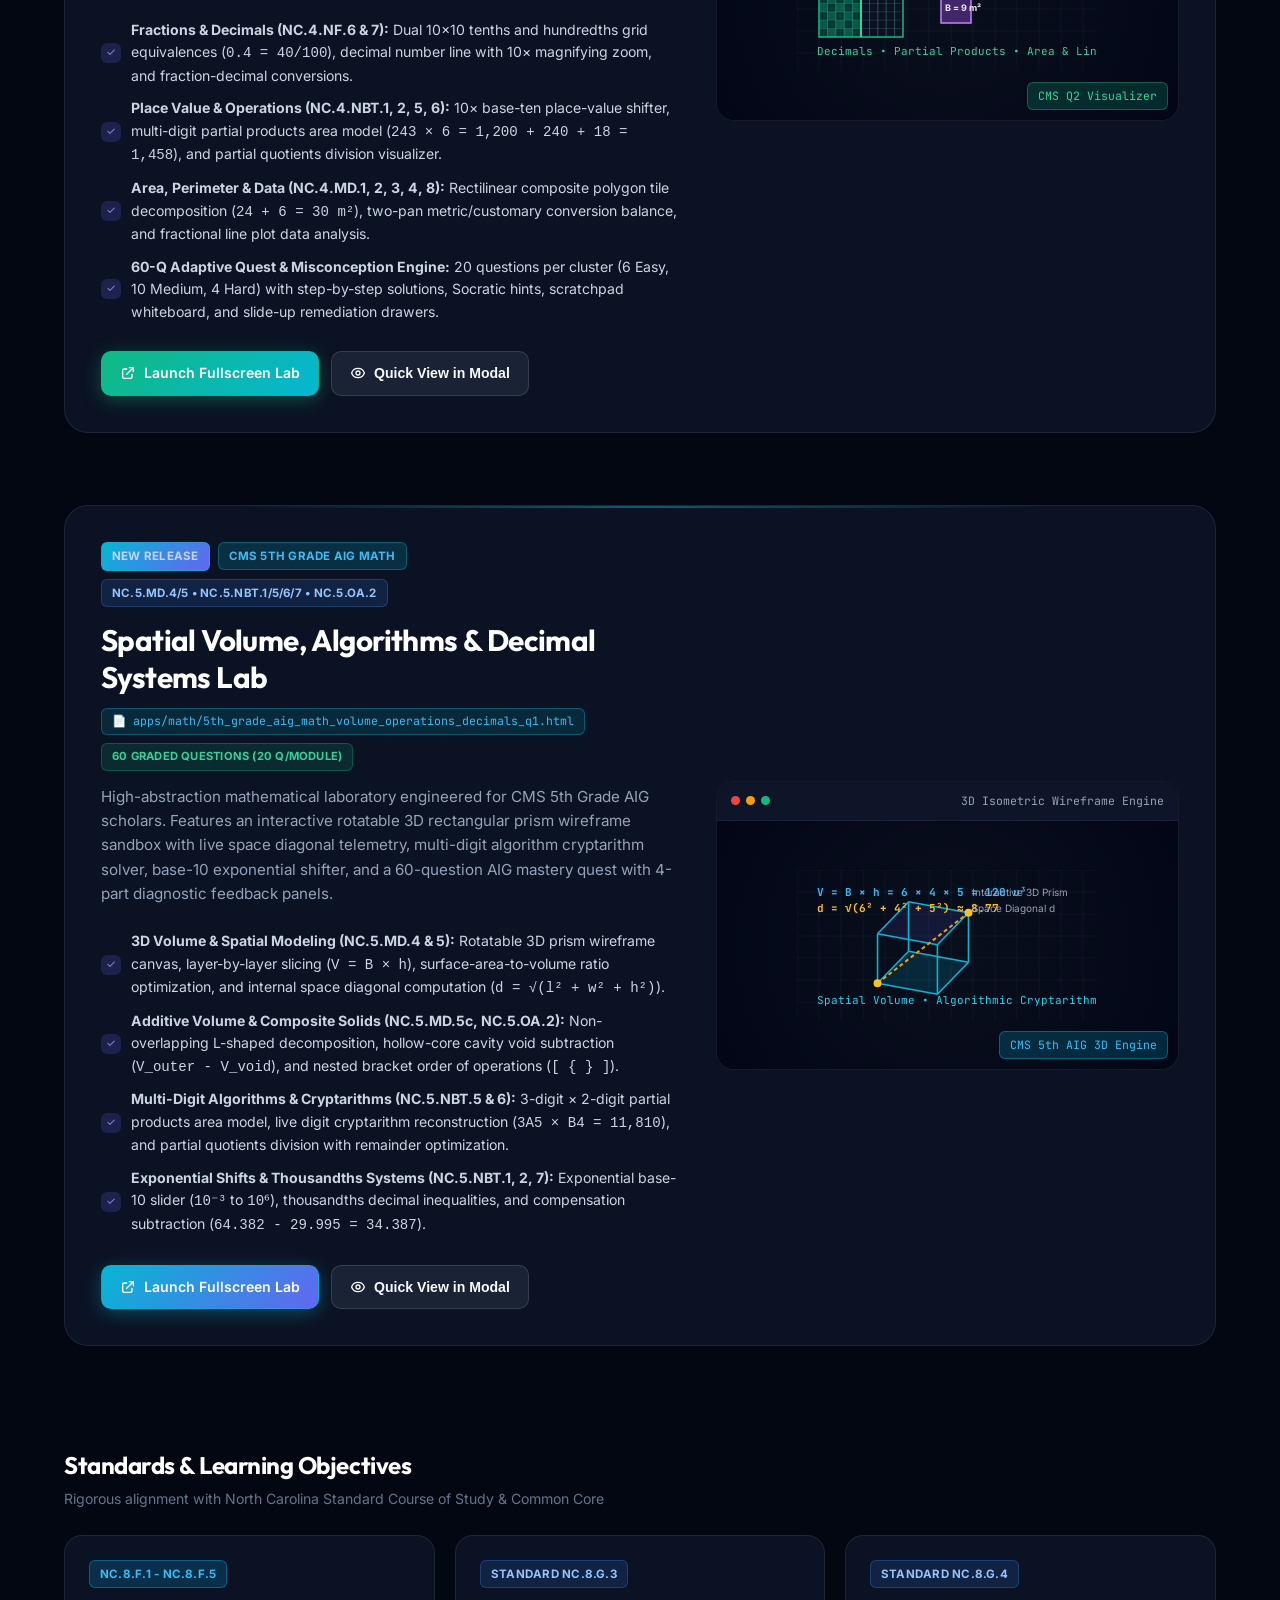
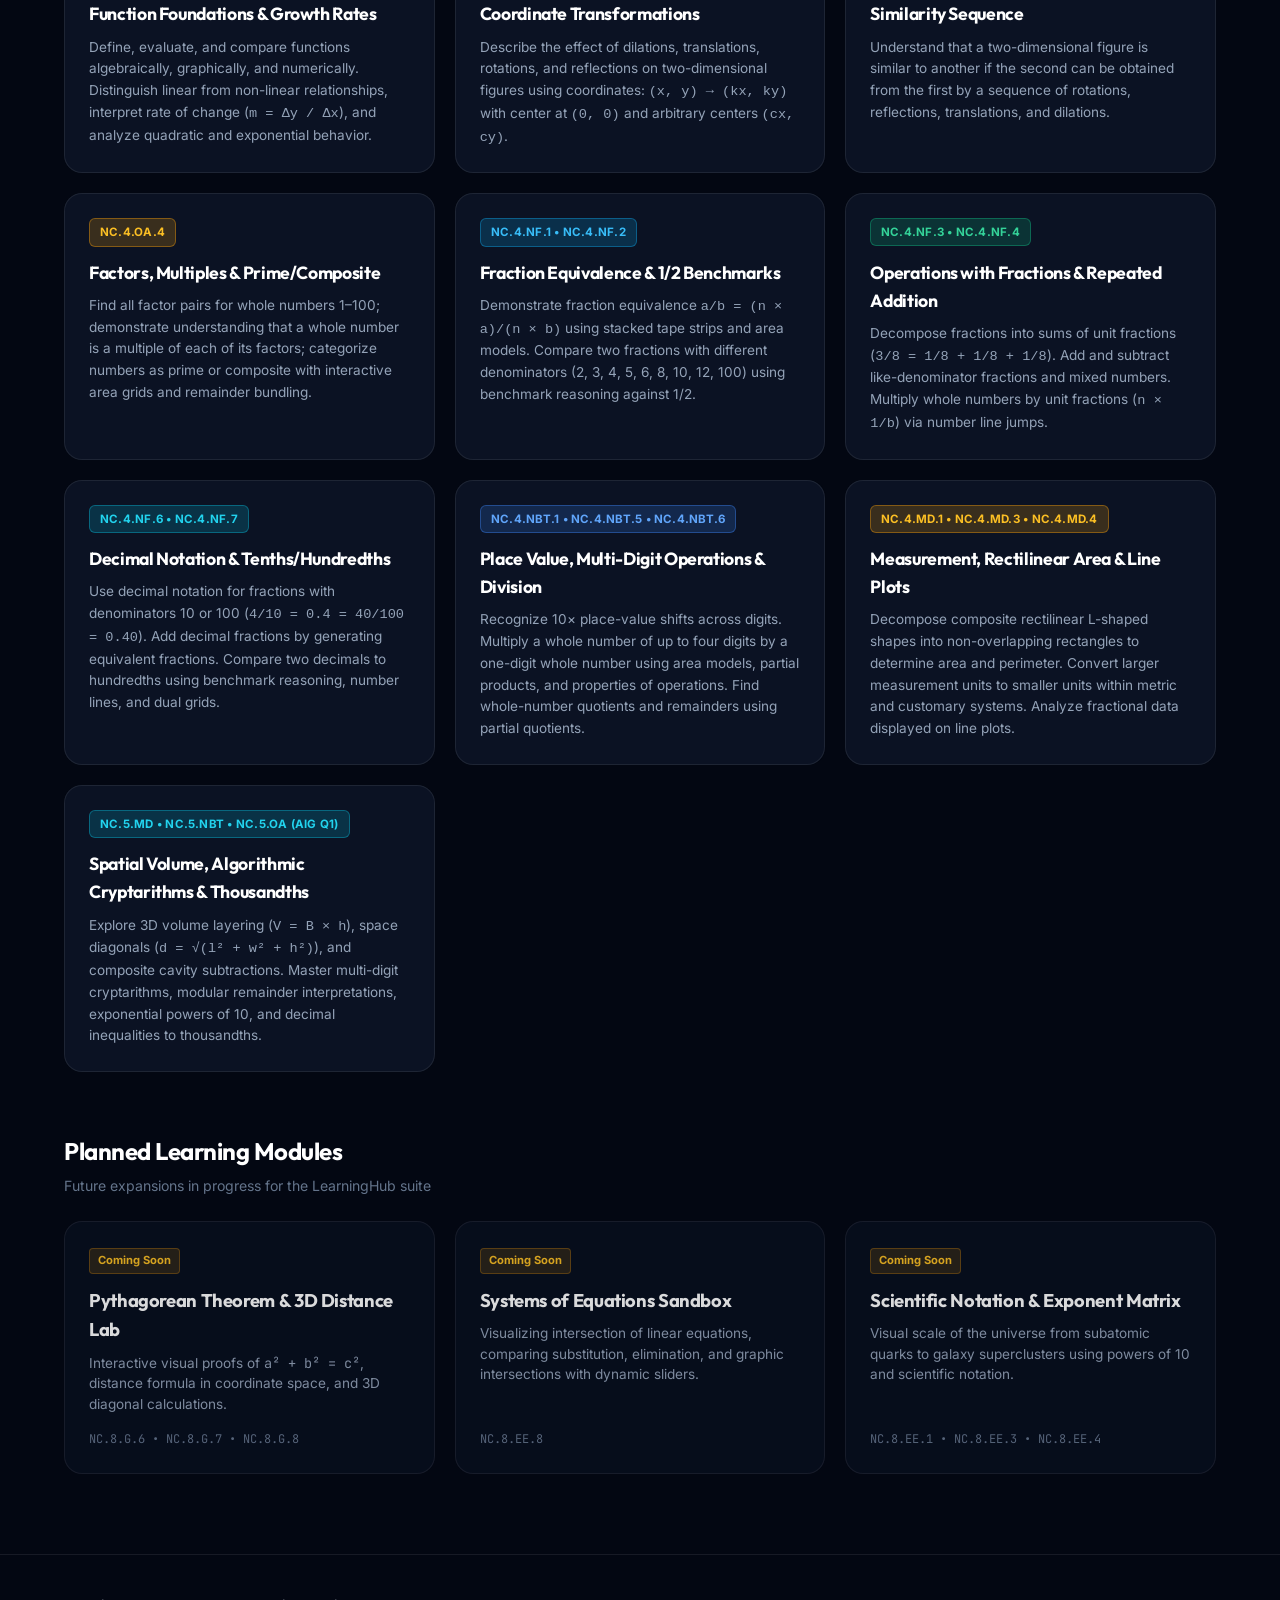
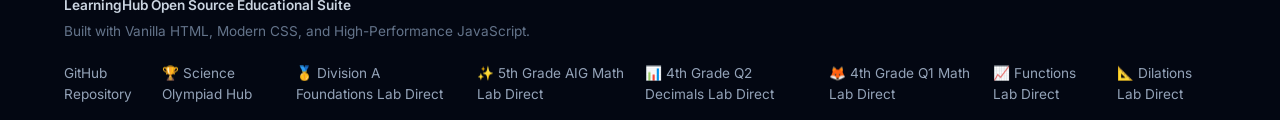
==== commit 22ed803a: "feat: Add Science Olympiad 5th Grade Coach Lab and apply universal seamless Dark/Light mode across a" ====
--- a/index.html
+++ b/index.html
@@ -36,6 +36,9 @@
       </a>
 
       <nav class="nav-links">
+        <button type="button" class="btn btn-secondary" id="themeToggleBtn" title="Toggle Light/Dark Theme" style="padding: 7px 11px;">
+          <span>🌓</span>
+        </button>
         <a href="#featured-section" class="nav-link" id="navFeaturedLink">Featured Labs</a>
         <a href="#standards-section" class="nav-link" id="navStandardsLink">Standards</a>
         <a href="#roadmap-section" class="nav-link" id="navRoadmapLink">Roadmap</a>
@@ -70,8 +73,12 @@
           <span>🏆 Science Olympiad Hub</span>
           <svg width="16" height="16" fill="none" stroke="currentColor" viewBox="0 0 24 24"><path stroke-linecap="round" stroke-linejoin="round" stroke-width="2" d="M14 5l7 7m0 0l-7 7m7-7H3"></path></svg>
         </a>
-        <a href="apps/science/science_olympiad_coach_4th_grade.html" class="btn btn-primary btn-lg" id="heroLaunchGrade4AsoBtn" style="background: linear-gradient(135deg, #06b6d4, #10b981); border: 1px solid rgba(6, 182, 212, 0.4); box-shadow: 0 4px 18px rgba(6, 182, 212, 0.35);">
-          <span>🥇 Launch Division A Olympiad Lab</span>
+        <a href="apps/science/science_olympiad_coach_5th_grade.html" class="btn btn-primary btn-lg" id="heroLaunchGrade5AsoBtn" style="background: linear-gradient(135deg, #06b6d4, #10b981); border: 1px solid rgba(6, 182, 212, 0.4); box-shadow: 0 4px 18px rgba(6, 182, 212, 0.35);">
+          <span>⚖️ Launch Intermediate Olympiad Lab</span>
+          <svg width="16" height="16" fill="none" stroke="currentColor" viewBox="0 0 24 24"><path stroke-linecap="round" stroke-linejoin="round" stroke-width="2" d="M14 5l7 7m0 0l-7 7m7-7H3"></path></svg>
+        </a>
+        <a href="apps/science/science_olympiad_coach_4th_grade.html" class="btn btn-secondary btn-lg" id="heroLaunchGrade4AsoBtn">
+          <span>🥇 Division A Foundations</span>
           <svg width="16" height="16" fill="none" stroke="currentColor" viewBox="0 0 24 24"><path stroke-linecap="round" stroke-linejoin="round" stroke-width="2" d="M14 5l7 7m0 0l-7 7m7-7H3"></path></svg>
         </a>
         <a href="apps/math/5th_grade_aig_math_volume_operations_decimals_q1.html" class="btn btn-secondary btn-lg" id="heroLaunchGrade5AigBtn">
@@ -82,12 +89,8 @@
           <span>📊 4th Grade Math Q2</span>
           <svg width="16" height="16" fill="none" stroke="currentColor" viewBox="0 0 24 24"><path stroke-linecap="round" stroke-linejoin="round" stroke-width="2" d="M14 5l7 7m0 0l-7 7m7-7H3"></path></svg>
         </a>
-        <a href="apps/math/4th_grade_math_factors_fractions_operations.html" class="btn btn-secondary btn-lg" id="heroLaunchGrade4Btn">
-          <span>🦊 4th Grade Math Q1</span>
-          <svg width="16" height="16" fill="none" stroke="currentColor" viewBox="0 0 24 24"><path stroke-linecap="round" stroke-linejoin="round" stroke-width="2" d="M14 5l7 7m0 0l-7 7m7-7H3"></path></svg>
-        </a>
-        <button type="button" class="btn btn-outline btn-lg open-modal-btn" data-url="apps/science/science_olympiad_coach_4th_grade.html" data-title="Science Olympiad Coach: Division A &amp; Foundations Lab" id="heroPreviewOlympiadBtn">
-          <span>👁️ Quick Preview Division A</span>
+        <button type="button" class="btn btn-outline btn-lg open-modal-btn" data-url="apps/science/science_olympiad_coach_5th_grade.html" data-title="Science Olympiad Coach: Division A &amp; Intermediate Mastery Lab" id="heroPreviewOlympiad5thBtn">
+          <span>👁️ Quick Preview Intermediate</span>
         </button>
       </div>
 
@@ -98,7 +101,7 @@
           <span class="stat-label">Client-Side</span>
         </div>
         <div class="stat-item">
-          <span class="stat-num">6 Active Labs</span>
+          <span class="stat-num">7 Active Labs</span>
           <span class="stat-label">Math &amp; Science Olympiad</span>
         </div>
         <div class="stat-item">
@@ -106,7 +109,7 @@
           <span class="stat-label">Standards &amp; Tournaments</span>
         </div>
         <div class="stat-item">
-          <span class="stat-num">232 Q</span>
+          <span class="stat-num">244 Q</span>
           <span class="stat-label">Graded Challenges</span>
         </div>
       </div>
--- a/assets/css/portal.css
+++ b/assets/css/portal.css
@@ -744,3 +744,153 @@
   from { opacity: 0; }
   to { opacity: 1; }
 }
+
+/* ==========================================================================
+   PORTAL LIGHT THEME ENGINE (HIGH CONTRAST CONTINUITY)
+   ========================================================================== */
+body.theme-light, [data-theme="light"] {
+  --bg-dark: #f8fafc;
+  --bg-card: rgba(255, 255, 255, 0.94);
+  --bg-card-hover: rgba(241, 245, 249, 0.98);
+  --border-glass: rgba(0, 0, 0, 0.1);
+  --border-highlight: rgba(99, 102, 241, 0.5);
+  --text-primary: #0f172a;
+  --text-secondary: #334155;
+  --text-muted: #64748b;
+  --shadow-glow: 0 10px 30px -5px rgba(0, 0, 0, 0.08);
+}
+
+body.theme-light {
+  background-color: var(--bg-dark) !important;
+  color: var(--text-primary) !important;
+}
+
+body.theme-light .glass-panel,
+body.theme-light .glass-nav {
+  background: rgba(255, 255, 255, 0.94) !important;
+  border-color: rgba(0, 0, 0, 0.1) !important;
+  box-shadow: 0 10px 25px -5px rgba(0, 0, 0, 0.07) !important;
+}
+
+body.theme-light .stat-item {
+  background: #ffffff !important;
+  border-color: rgba(0, 0, 0, 0.1) !important;
+  color: #0f172a !important;
+}
+
+body.theme-light .stat-num {
+  color: #0f172a !important;
+}
+
+body.theme-light .filter-pill,
+body.theme-light .division-pill {
+  background: #f1f5f9 !important;
+  color: #475569 !important;
+  border-color: #cbd5e1 !important;
+}
+
+body.theme-light .filter-pill:hover,
+body.theme-light .division-pill:hover {
+  background: #e2e8f0 !important;
+  color: #0f172a !important;
+}
+
+body.theme-light .filter-pill.active,
+body.theme-light .division-pill.active {
+  background: #0284c7 !important;
+  color: #ffffff !important;
+  border-color: #0284c7 !important;
+}
+
+body.theme-light .search-box-wrapper {
+  background: #ffffff !important;
+  border-color: #cbd5e1 !important;
+  box-shadow: 0 2px 8px rgba(0, 0, 0, 0.04) !important;
+}
+
+body.theme-light .search-input {
+  color: #0f172a !important;
+}
+
+body.theme-light .search-input::placeholder {
+  color: #94a3b8 !important;
+}
+
+body.theme-light .routine-box {
+  background: #ffffff !important;
+  border-color: #cbd5e1 !important;
+  box-shadow: 0 2px 8px rgba(0, 0, 0, 0.04) !important;
+}
+
+body.theme-light .routine-name {
+  color: #0f172a !important;
+}
+
+body.theme-light .routine-sub {
+  color: #475569 !important;
+}
+
+body.theme-light .card-heading,
+body.theme-light .searchable-title {
+  color: #0f172a !important;
+}
+
+body.theme-light .card-desc,
+body.theme-light .searchable-desc {
+  color: #334155 !important;
+}
+
+body.theme-light .feature-item span {
+  color: #334155 !important;
+}
+
+body.theme-light .feature-item strong {
+  color: #0f172a !important;
+}
+
+body.theme-light .modal-content {
+  background: #ffffff !important;
+  color: #0f172a !important;
+  border-color: #cbd5e1 !important;
+}
+
+body.theme-light .modal-header {
+  border-color: #e2e8f0 !important;
+}
+
+body.theme-light .footer-section,
+body.theme-light .app-footer {
+  background: #f1f5f9 !important;
+  border-color: #cbd5e1 !important;
+  color: #64748b !important;
+}
+
+body.theme-light .footer-link {
+  color: #475569 !important;
+}
+
+body.theme-light .footer-link:hover {
+  color: #0f172a !important;
+}
+
+body.theme-light .btn-secondary {
+  background: #f1f5f9 !important;
+  color: #0f172a !important;
+  border-color: #cbd5e1 !important;
+}
+
+body.theme-light .btn-secondary:hover {
+  background: #e2e8f0 !important;
+  border-color: #94a3b8 !important;
+}
+
+body.theme-light .btn-outline {
+  background: transparent !important;
+  color: #0f172a !important;
+  border-color: #cbd5e1 !important;
+}
+
+body.theme-light .btn-outline:hover {
+  background: #f1f5f9 !important;
+  border-color: #94a3b8 !important;
+}
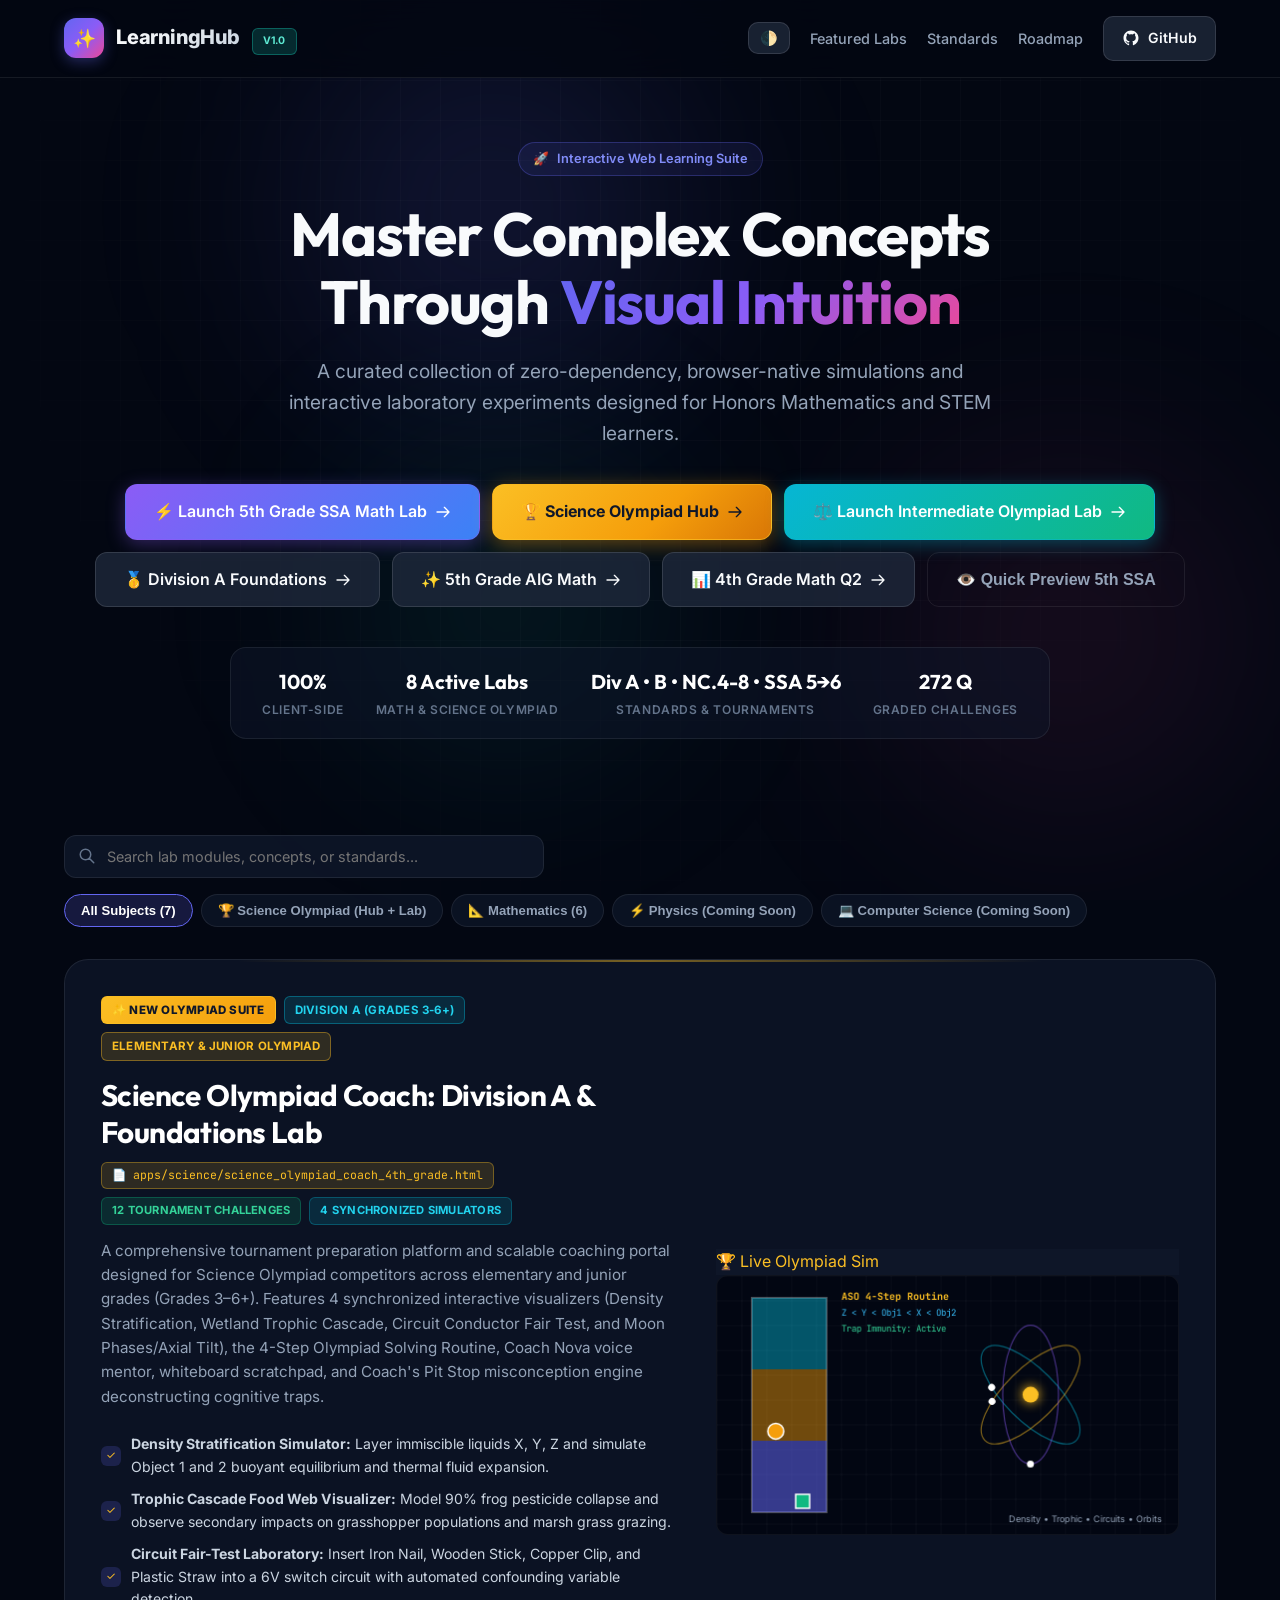
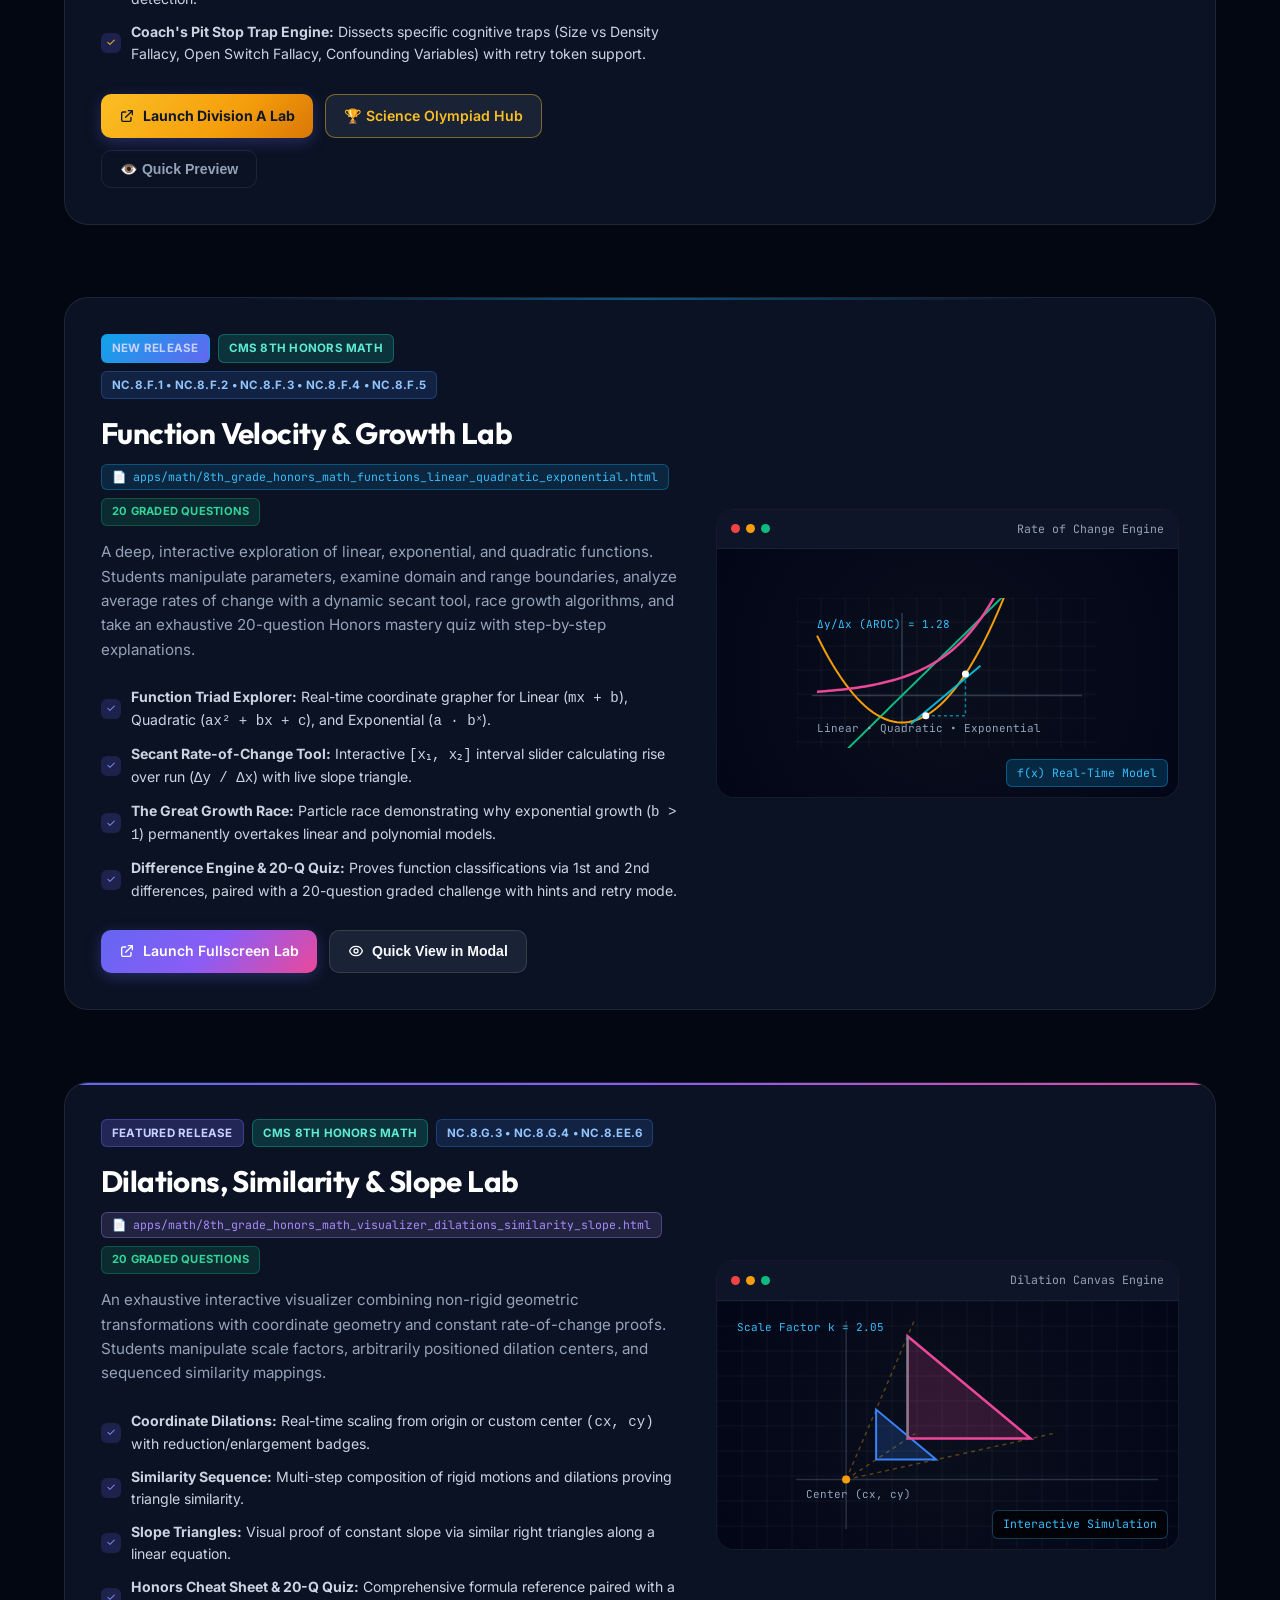
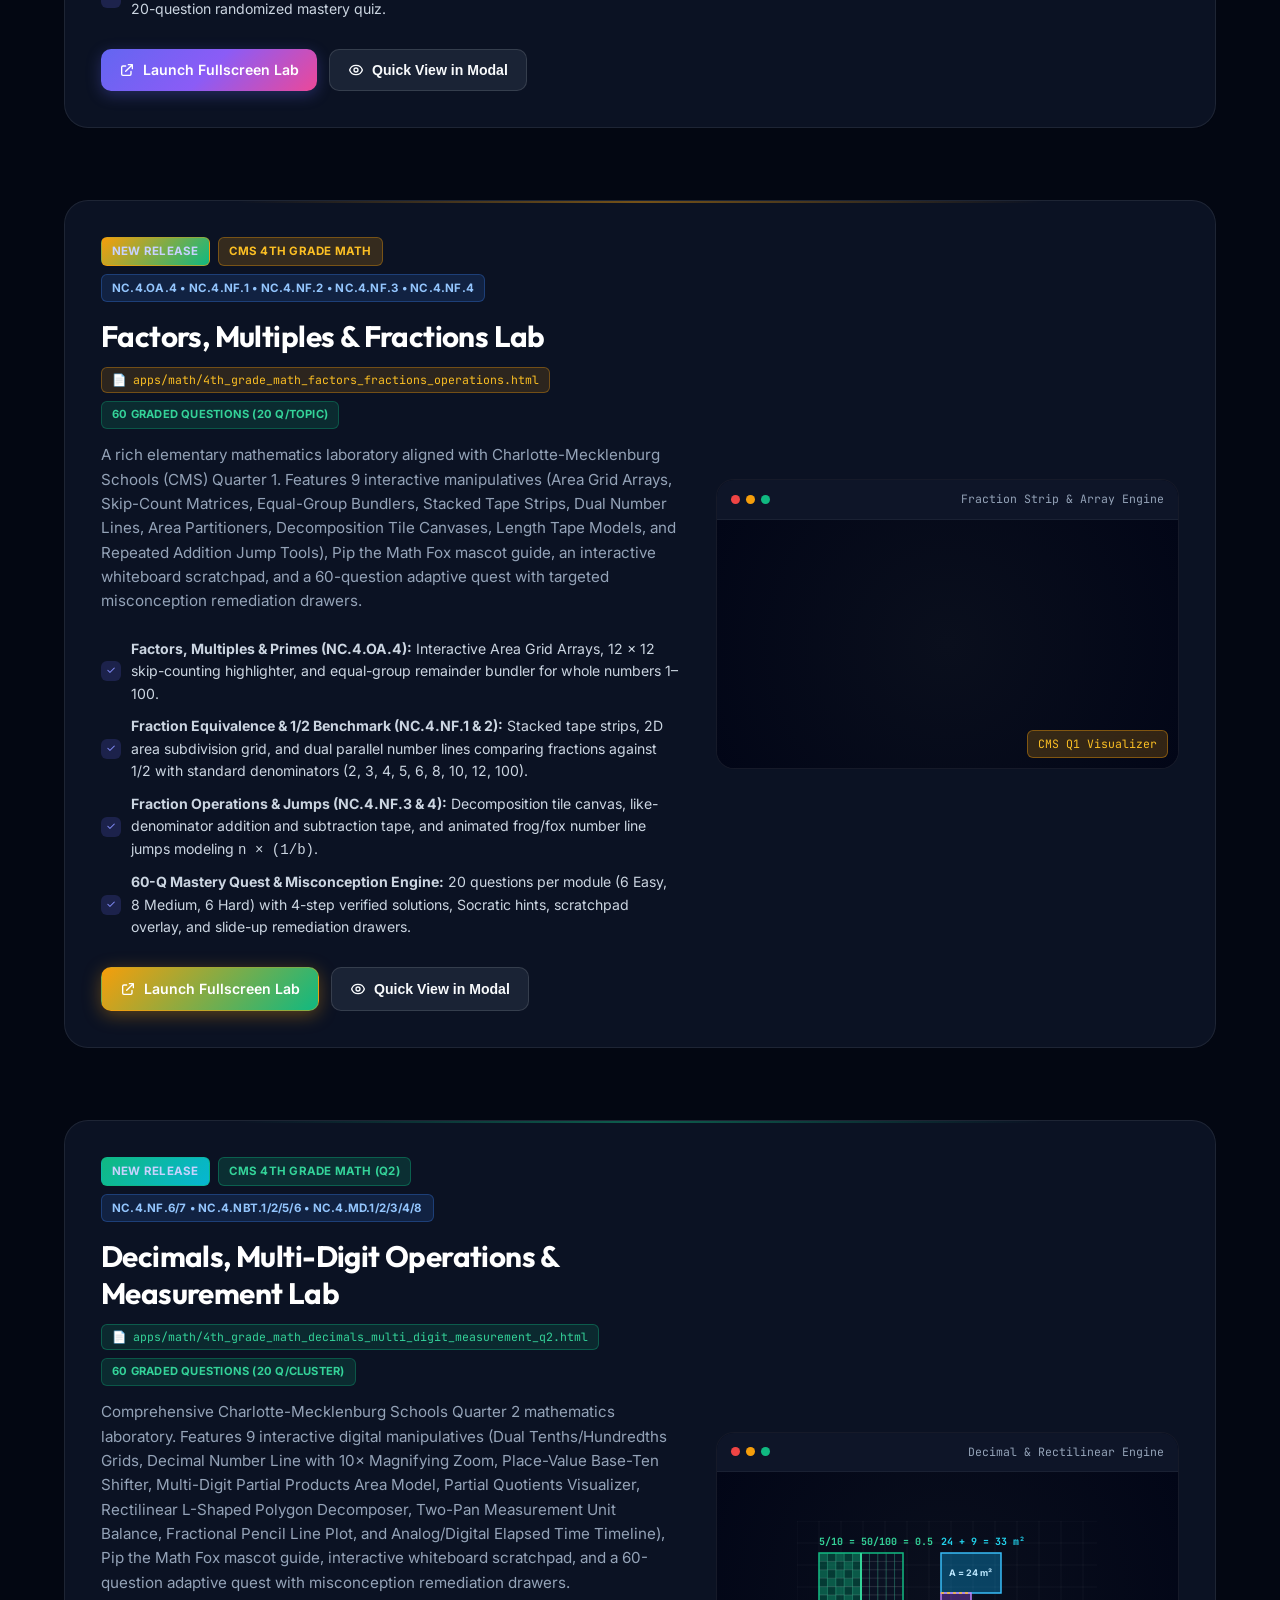
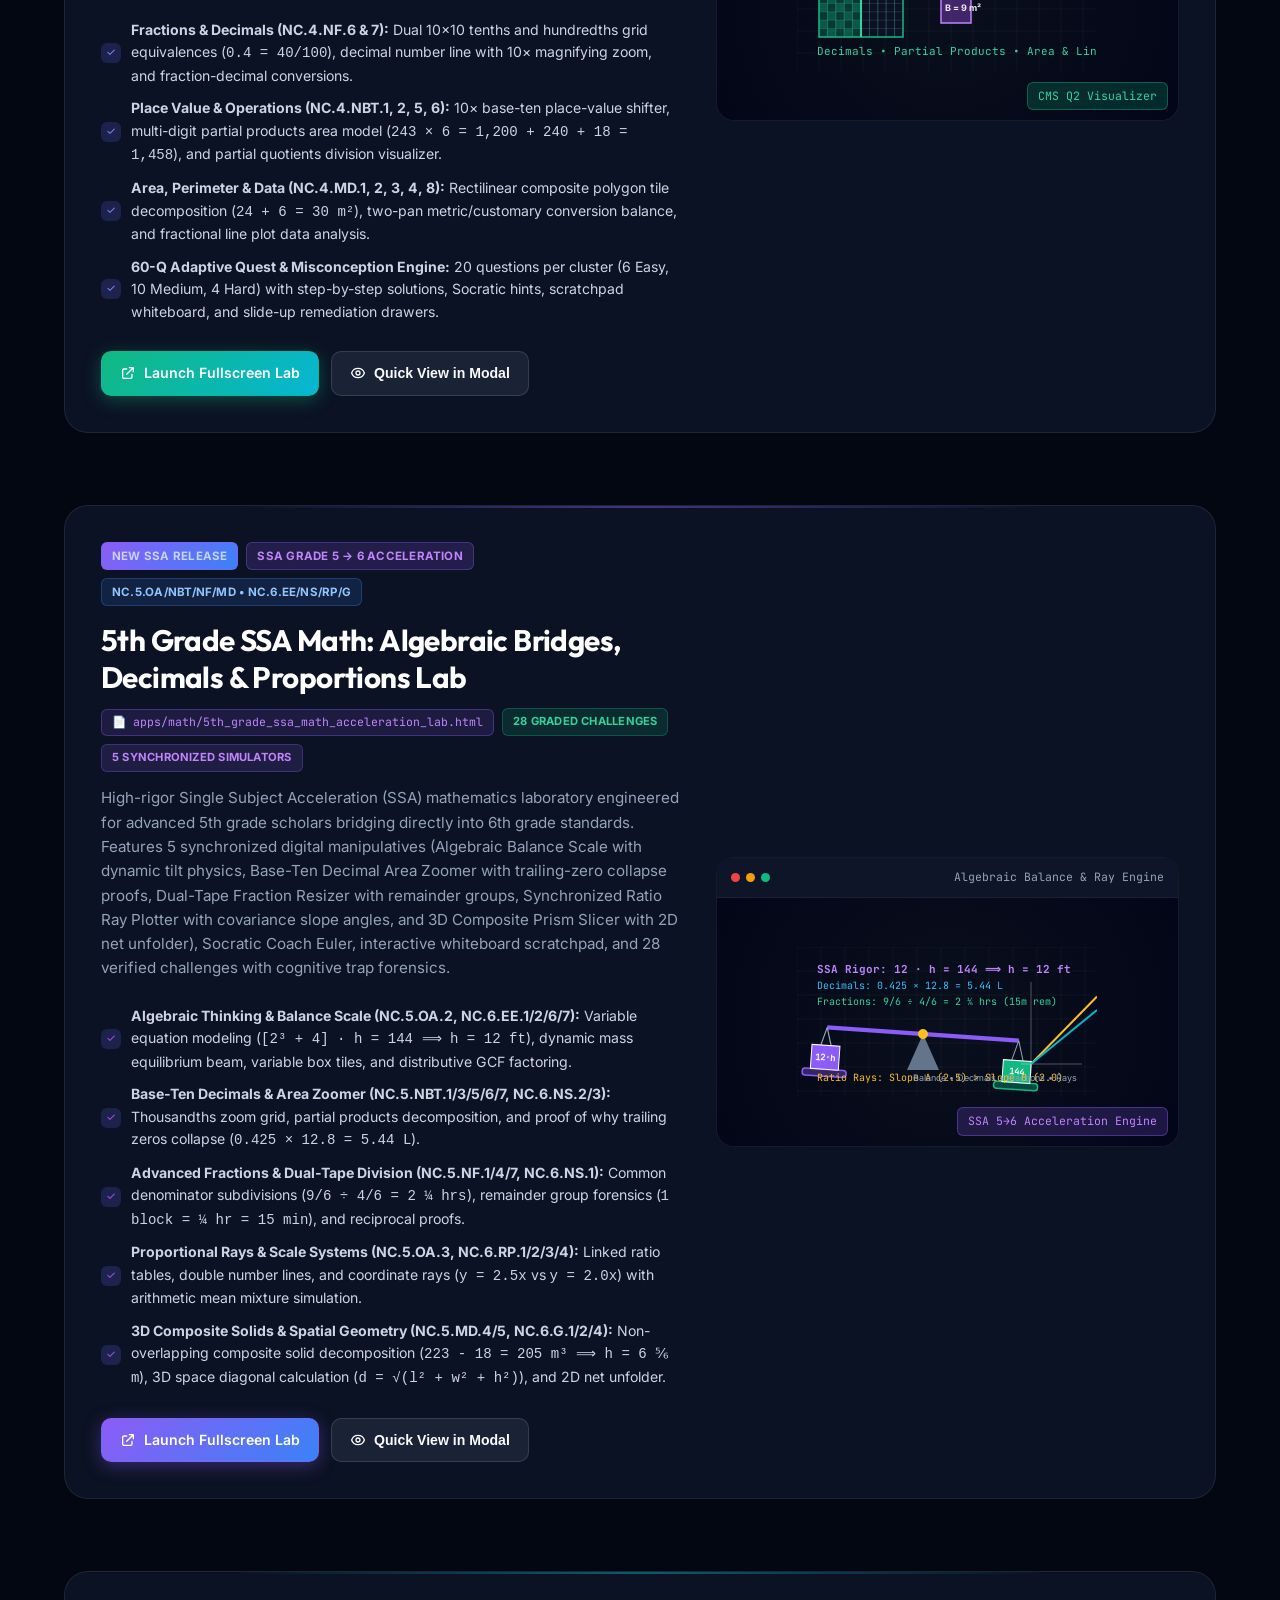
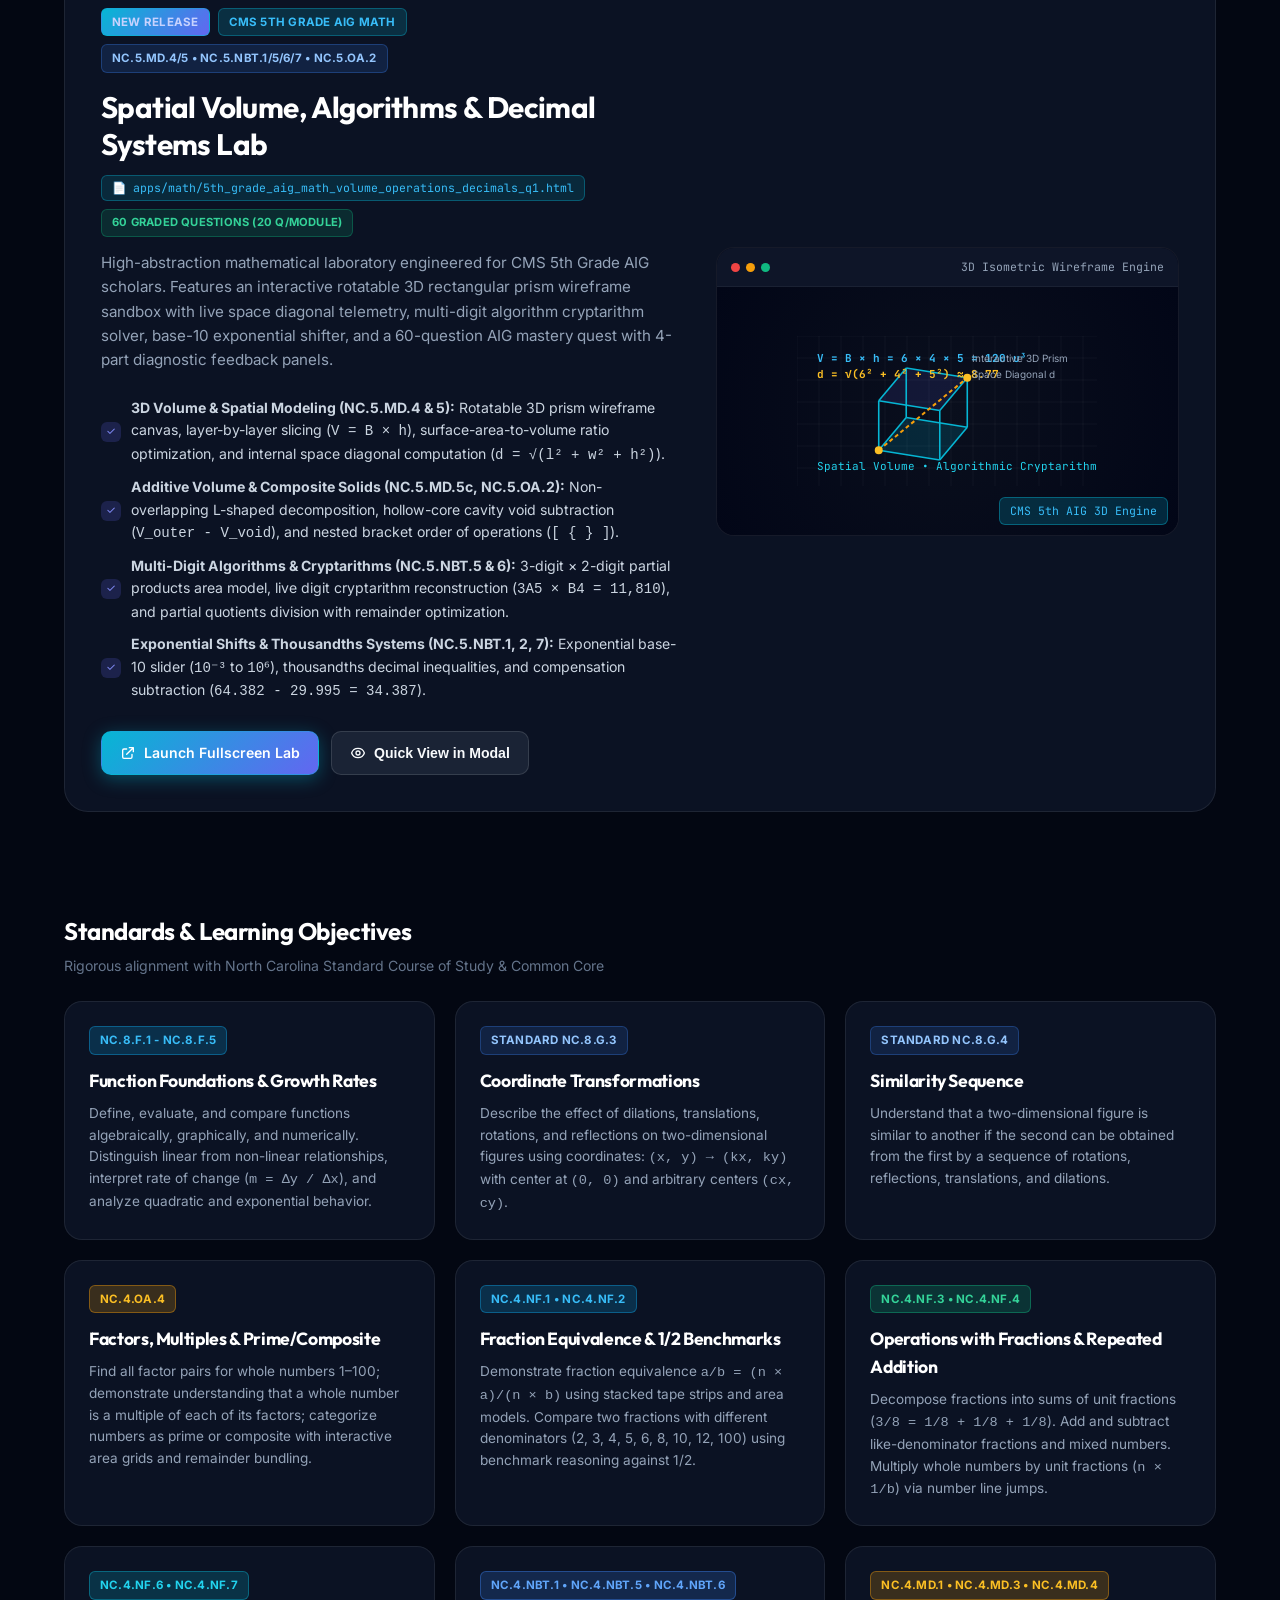
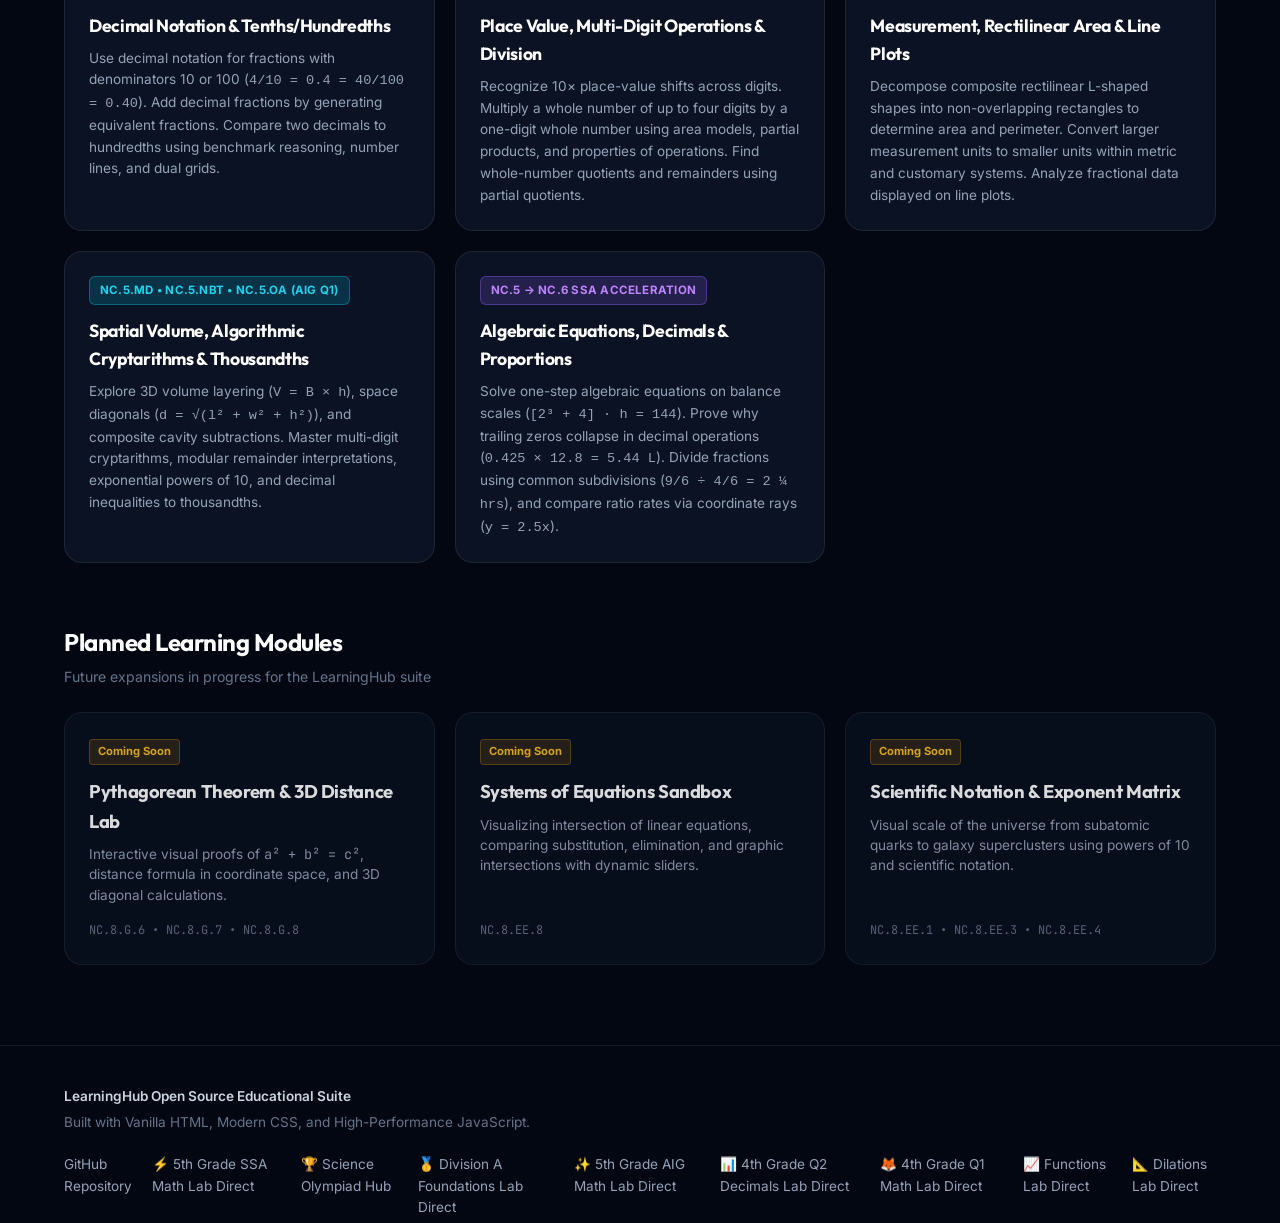
==== commit e2d85f07: "feat: add 5th Grade SSA Math Acceleration Lab with dynamic randomization and 15s notification window" ====
--- a/index.html
+++ b/index.html
@@ -69,6 +69,10 @@
       </p>
 
       <div class="card-actions" style="justify-content: center; margin-bottom: 24px; flex-wrap: wrap; gap: 12px;">
+        <a href="apps/math/5th_grade_ssa_math_acceleration_lab.html" class="btn btn-primary btn-lg" id="heroLaunchGrade5SsaBtn" style="background: linear-gradient(135deg, #8b5cf6, #3b82f6); border: 1px solid rgba(139, 92, 246, 0.4); box-shadow: 0 4px 18px rgba(139, 92, 246, 0.35);">
+          <span>⚡ Launch 5th Grade SSA Math Lab</span>
+          <svg width="16" height="16" fill="none" stroke="currentColor" viewBox="0 0 24 24"><path stroke-linecap="round" stroke-linejoin="round" stroke-width="2" d="M14 5l7 7m0 0l-7 7m7-7H3"></path></svg>
+        </a>
         <a href="apps/science/index.html" class="btn btn-primary btn-lg" id="heroLaunchScienceOlympiadBtn" style="background: linear-gradient(135deg, #fbbf24 0%, #f59e0b 60%, #d97706 100%); color: #0f172a; font-weight: 700; border: 1px solid rgba(251, 191, 36, 0.6); box-shadow: 0 4px 20px rgba(245, 158, 11, 0.4);">
           <span>🏆 Science Olympiad Hub</span>
           <svg width="16" height="16" fill="none" stroke="currentColor" viewBox="0 0 24 24"><path stroke-linecap="round" stroke-linejoin="round" stroke-width="2" d="M14 5l7 7m0 0l-7 7m7-7H3"></path></svg>
@@ -89,8 +93,8 @@
           <span>📊 4th Grade Math Q2</span>
           <svg width="16" height="16" fill="none" stroke="currentColor" viewBox="0 0 24 24"><path stroke-linecap="round" stroke-linejoin="round" stroke-width="2" d="M14 5l7 7m0 0l-7 7m7-7H3"></path></svg>
         </a>
-        <button type="button" class="btn btn-outline btn-lg open-modal-btn" data-url="apps/science/science_olympiad_coach_5th_grade.html" data-title="Science Olympiad Coach: Division A &amp; Intermediate Mastery Lab" id="heroPreviewOlympiad5thBtn">
-          <span>👁️ Quick Preview Intermediate</span>
+        <button type="button" class="btn btn-outline btn-lg open-modal-btn" data-url="apps/math/5th_grade_ssa_math_acceleration_lab.html" data-title="5th Grade SSA Math Acceleration &amp; Algebraic Bridges Lab" id="heroPreviewSsa5thBtn">
+          <span>👁️ Quick Preview 5th SSA</span>
         </button>
       </div>
 
@@ -101,15 +105,15 @@
           <span class="stat-label">Client-Side</span>
         </div>
         <div class="stat-item">
-          <span class="stat-num">7 Active Labs</span>
+          <span class="stat-num">8 Active Labs</span>
           <span class="stat-label">Math &amp; Science Olympiad</span>
         </div>
         <div class="stat-item">
-          <span class="stat-num">Div A • B • C • NC.4-8</span>
+          <span class="stat-num">Div A • B • NC.4-8 • SSA 5→6</span>
           <span class="stat-label">Standards &amp; Tournaments</span>
         </div>
         <div class="stat-item">
-          <span class="stat-num">244 Q</span>
+          <span class="stat-num">272 Q</span>
           <span class="stat-label">Graded Challenges</span>
         </div>
       </div>
@@ -125,9 +129,9 @@
       </div>
 
       <div class="filter-pills" role="tablist">
-        <button class="filter-pill active" data-category="all" id="pillAll">All Subjects (6)</button>
+        <button class="filter-pill active" data-category="all" id="pillAll">All Subjects (7)</button>
         <button class="filter-pill" data-category="science" id="pillScience">🏆 Science Olympiad (Hub + Lab)</button>
-        <button class="filter-pill" data-category="math" id="pillMath">📐 Mathematics (5)</button>
+        <button class="filter-pill" data-category="math" id="pillMath">📐 Mathematics (6)</button>
         <button class="filter-pill" data-category="physics" id="pillPhysics">⚡ Physics (Coming Soon)</button>
         <button class="filter-pill" data-category="cs" id="pillCS">💻 Computer Science (Coming Soon)</button>
       </div>
@@ -491,7 +495,84 @@
         </div>
       </article>
 
-      <!-- App Card 5: 5th Grade AIG Math: Spatial Volume, Algorithms & Decimal Systems Lab -->
+      <!-- App Card 5: 5th Grade SSA Math Acceleration & Algebraic Bridges Lab -->
+      <article class="featured-card glass-panel app-item-card" data-category="math" data-filename="5th_grade_ssa_math_acceleration_lab.html" data-keywords="5th_grade_ssa_math_acceleration_lab ssa single subject acceleration 5th grade math algebraic thinking balance scale equation modeling base ten decimals trailing zero collapse advanced fractions dual tape fraction division proportional reasoning unit rates covariance rays 3d composite prism nc.5.oa nc.5.nbt nc.5.nf nc.5.md nc.6.ee nc.6.ns nc.6.rp nc.6.g" id="cardGrade5SsaMath">
+        <div class="card-top-glow" style="background: radial-gradient(circle, rgba(139, 92, 246, 0.45) 0%, transparent 70%);"></div>
+        <div class="featured-grid">
+          
+          <!-- Content Left -->
+          <div>
+            <div class="featured-badge-group">
+              <span class="badge badge-featured" style="background: linear-gradient(135deg, #8b5cf6, #3b82f6); border-color: rgba(139, 92, 246, 0.5);">New SSA Release</span>
+              <span class="badge badge-grade" style="background: rgba(139, 92, 246, 0.18); color: #c084fc; border: 1px solid rgba(139, 92, 246, 0.35);">SSA Grade 5 → 6 Acceleration</span>
+              <span class="badge badge-standard">NC.5.OA/NBT/NF/MD • NC.6.EE/NS/RP/G</span>
+            </div>
+
+            <h2 class="card-heading searchable-title">5th Grade SSA Math: Algebraic Bridges, Decimals &amp; Proportions Lab</h2>
+            <div style="margin: 8px 0 14px; display: flex; align-items: center; gap: 8px; flex-wrap: wrap;">
+              <span class="mono" style="font-size: 0.72rem; color: #c084fc; background: rgba(139, 92, 246, 0.14); padding: 3px 10px; border-radius: 6px; border: 1px solid rgba(139, 92, 246, 0.35);">📄 apps/math/5th_grade_ssa_math_acceleration_lab.html</span>
+              <span class="badge" style="font-size: 0.7rem; background: rgba(16, 185, 129, 0.15); color: #34d399; border: 1px solid rgba(16, 185, 129, 0.3);">28 Graded Challenges</span>
+              <span class="badge" style="font-size: 0.7rem; background: rgba(139, 92, 246, 0.15); color: #c084fc; border: 1px solid rgba(139, 92, 246, 0.3);">5 Synchronized Simulators</span>
+            </div>
+            <p class="card-desc searchable-desc">
+              High-rigor Single Subject Acceleration (SSA) mathematics laboratory engineered for advanced 5th grade scholars bridging directly into 6th grade standards. Features 5 synchronized digital manipulatives (Algebraic Balance Scale with dynamic tilt physics, Base-Ten Decimal Area Zoomer with trailing-zero collapse proofs, Dual-Tape Fraction Resizer with remainder groups, Synchronized Ratio Ray Plotter with covariance slope angles, and 3D Composite Prism Slicer with 2D net unfolder), Socratic Coach Euler, interactive whiteboard scratchpad, and 28 verified challenges with cognitive trap forensics.
+            </p>
+
+            <ul class="feature-list">
+              <li class="feature-item">
+                <span class="feature-bullet" style="color: #a855f7;">✓</span>
+                <span><strong>Algebraic Thinking &amp; Balance Scale (NC.5.OA.2, NC.6.EE.1/2/6/7):</strong> Variable equation modeling (<code>[2³ + 4] · h = 144 ⟹ h = 12 ft</code>), dynamic mass equilibrium beam, variable box tiles, and distributive GCF factoring.</span>
+              </li>
+              <li class="feature-item">
+                <span class="feature-bullet" style="color: #a855f7;">✓</span>
+                <span><strong>Base-Ten Decimals &amp; Area Zoomer (NC.5.NBT.1/3/5/6/7, NC.6.NS.2/3):</strong> Thousandths zoom grid, partial products decomposition, and proof of why trailing zeros collapse (<code>0.425 × 12.8 = 5.44 L</code>).</span>
+              </li>
+              <li class="feature-item">
+                <span class="feature-bullet" style="color: #a855f7;">✓</span>
+                <span><strong>Advanced Fractions &amp; Dual-Tape Division (NC.5.NF.1/4/7, NC.6.NS.1):</strong> Common denominator subdivisions (<code>9/6 ÷ 4/6 = 2 ¼ hrs</code>), remainder group forensics (<code>1 block = ¼ hr = 15 min</code>), and reciprocal proofs.</span>
+              </li>
+              <li class="feature-item">
+                <span class="feature-bullet" style="color: #a855f7;">✓</span>
+                <span><strong>Proportional Rays &amp; Scale Systems (NC.5.OA.3, NC.6.RP.1/2/3/4):</strong> Linked ratio tables, double number lines, and coordinate rays (<code>y = 2.5x</code> vs <code>y = 2.0x</code>) with arithmetic mean mixture simulation.</span>
+              </li>
+              <li class="feature-item">
+                <span class="feature-bullet" style="color: #a855f7;">✓</span>
+                <span><strong>3D Composite Solids &amp; Spatial Geometry (NC.5.MD.4/5, NC.6.G.1/2/4):</strong> Non-overlapping composite solid decomposition (<code>223 - 18 = 205 m³ ⟹ h = 6 ⅚ m</code>), 3D space diagonal calculation (<code>d = √(l² + w² + h²)</code>), and 2D net unfolder.</span>
+              </li>
+            </ul>
+
+            <div class="card-actions">
+              <a href="apps/math/5th_grade_ssa_math_acceleration_lab.html" class="btn btn-primary" id="launchGrade5SsaLabBtn" style="background: linear-gradient(135deg, #8b5cf6, #3b82f6); border: 1px solid rgba(139, 92, 246, 0.4); box-shadow: 0 4px 18px rgba(139, 92, 246, 0.35);">
+                <svg width="16" height="16" fill="none" stroke="currentColor" viewBox="0 0 24 24"><path stroke-linecap="round" stroke-linejoin="round" stroke-width="2" d="M10 6H6a2 2 0 00-2 2v10a2 2 0 002 2h10a2 2 0 002-2v-4M14 4h6m0 0v6m0-6L10 14"></path></svg>
+                <span>Launch Fullscreen Lab</span>
+              </a>
+              <button type="button" class="btn btn-secondary open-modal-btn" data-url="apps/math/5th_grade_ssa_math_acceleration_lab.html" data-title="5th Grade SSA Math Acceleration &amp; Algebraic Bridges Lab" id="previewGrade5SsaLabBtn">
+                <svg width="16" height="16" fill="none" stroke="currentColor" viewBox="0 0 24 24"><path stroke-linecap="round" stroke-linejoin="round" stroke-width="2" d="M15 12a3 3 0 11-6 0 3 3 0 016 0z"></path><path stroke-linecap="round" stroke-linejoin="round" stroke-width="2" d="M2.458 12C3.732 7.943 7.523 5 12 5c4.478 0 8.268 2.943 9.542 7-1.274 4.057-5.064 7-9.542 7-4.477 0-8.268-2.943-9.542-7z"></path></svg>
+                <span>Quick View in Modal</span>
+              </button>
+            </div>
+          </div>
+
+          <!-- Dynamic Mini-Visualizer Canvas Right -->
+          <div class="visual-preview-box">
+            <div class="preview-header">
+              <div class="window-dots">
+                <div class="dot dot-red"></div>
+                <div class="dot dot-yellow"></div>
+                <div class="dot dot-green"></div>
+              </div>
+              <span class="mono" style="font-size: 0.72rem; color: #94a3b8;">Algebraic Balance &amp; Ray Engine</span>
+            </div>
+            <div class="preview-canvas-container">
+              <canvas id="previewCanvasGrade5Ssa"></canvas>
+              <span class="canvas-overlay-tag mono" style="background: rgba(139, 92, 246, 0.2); color: #c084fc; border-color: rgba(139, 92, 246, 0.4);">SSA 5→6 Acceleration Engine</span>
+            </div>
+          </div>
+
+        </div>
+      </article>
+
+      <!-- App Card 6: 5th Grade AIG Math: Spatial Volume, Algorithms & Decimal Systems Lab -->
       <article class="featured-card glass-panel app-item-card" data-category="math" data-filename="5th_grade_aig_math_volume_operations_decimals_q1.html" data-keywords="5th_grade_aig_math_volume_operations_decimals_q1 5th grade aig math volume 3d rectangular prism unit cube packing composite solid space diagonal order of operations brackets multi-digit multiplication algorithm cryptarithm partial quotients remainder base ten powers of 10 scientific notation decimal expanded form inequalities thousandths mental math nc.5.md nc.5.nbt nc.5.oa" id="cardGrade5AigMath">
         <div class="card-top-glow" style="background: radial-gradient(circle, rgba(6, 182, 212, 0.45) 0%, transparent 70%);"></div>
         <div class="featured-grid">
@@ -653,6 +734,13 @@
             Explore 3D volume layering (<code>V = B × h</code>), space diagonals (<code>d = √(l² + w² + h²)</code>), and composite cavity subtractions. Master multi-digit cryptarithms, modular remainder interpretations, exponential powers of 10, and decimal inequalities to thousandths.
           </p>
         </div>
+        <div class="glass-panel" style="padding: 24px; border-radius: var(--radius-lg);">
+          <span class="badge badge-standard" style="margin-bottom: 12px; background: rgba(139, 92, 246, 0.2); color: #c084fc; border-color: rgba(139, 92, 246, 0.4);">NC.5 → NC.6 SSA Acceleration</span>
+          <h3 style="font-size: 1.1rem; color: #fff; margin-bottom: 8px;">Algebraic Equations, Decimals &amp; Proportions</h3>
+          <p style="font-size: 0.85rem; color: var(--text-secondary); line-height: 1.6;">
+            Solve one-step algebraic equations on balance scales (<code>[2³ + 4] · h = 144</code>). Prove why trailing zeros collapse in decimal operations (<code>0.425 × 12.8 = 5.44 L</code>). Divide fractions using common subdivisions (<code>9/6 ÷ 4/6 = 2 ¼ hrs</code>), and compare ratio rates via coordinate rays (<code>y = 2.5x</code>).
+          </p>
+        </div>
       </div>
     </section>
 
@@ -724,6 +812,7 @@
       </div>
       <div class="footer-links">
         <a href="https://github.com/jimmymj/learning" target="_blank" rel="noopener noreferrer" class="footer-link">GitHub Repository</a>
+        <a href="apps/math/5th_grade_ssa_math_acceleration_lab.html" class="footer-link">⚡ 5th Grade SSA Math Lab Direct</a>
         <a href="apps/science/index.html" class="footer-link">🏆 Science Olympiad Hub</a>
         <a href="apps/science/science_olympiad_coach_4th_grade.html" class="footer-link">🥇 Division A Foundations Lab Direct</a>
         <a href="apps/math/5th_grade_aig_math_volume_operations_decimals_q1.html" class="footer-link">✨ 5th Grade AIG Math Lab Direct</a>
